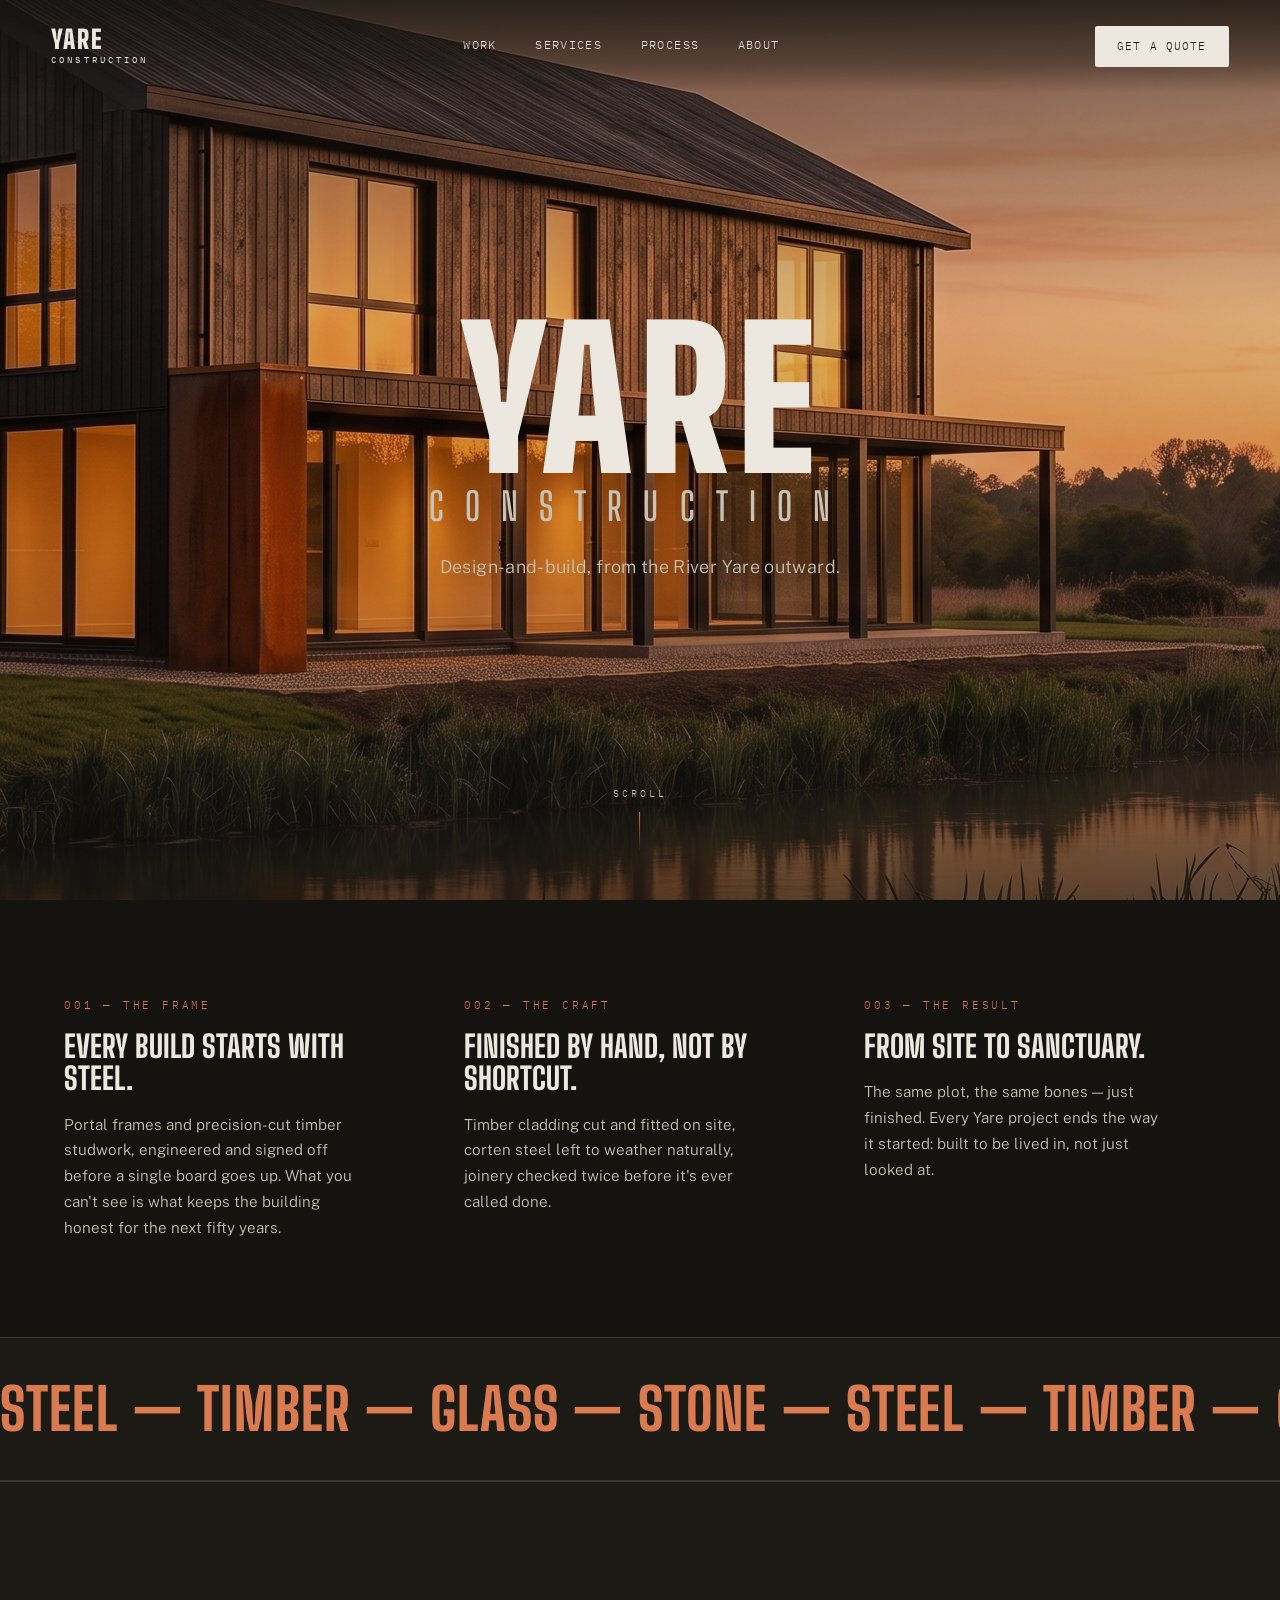
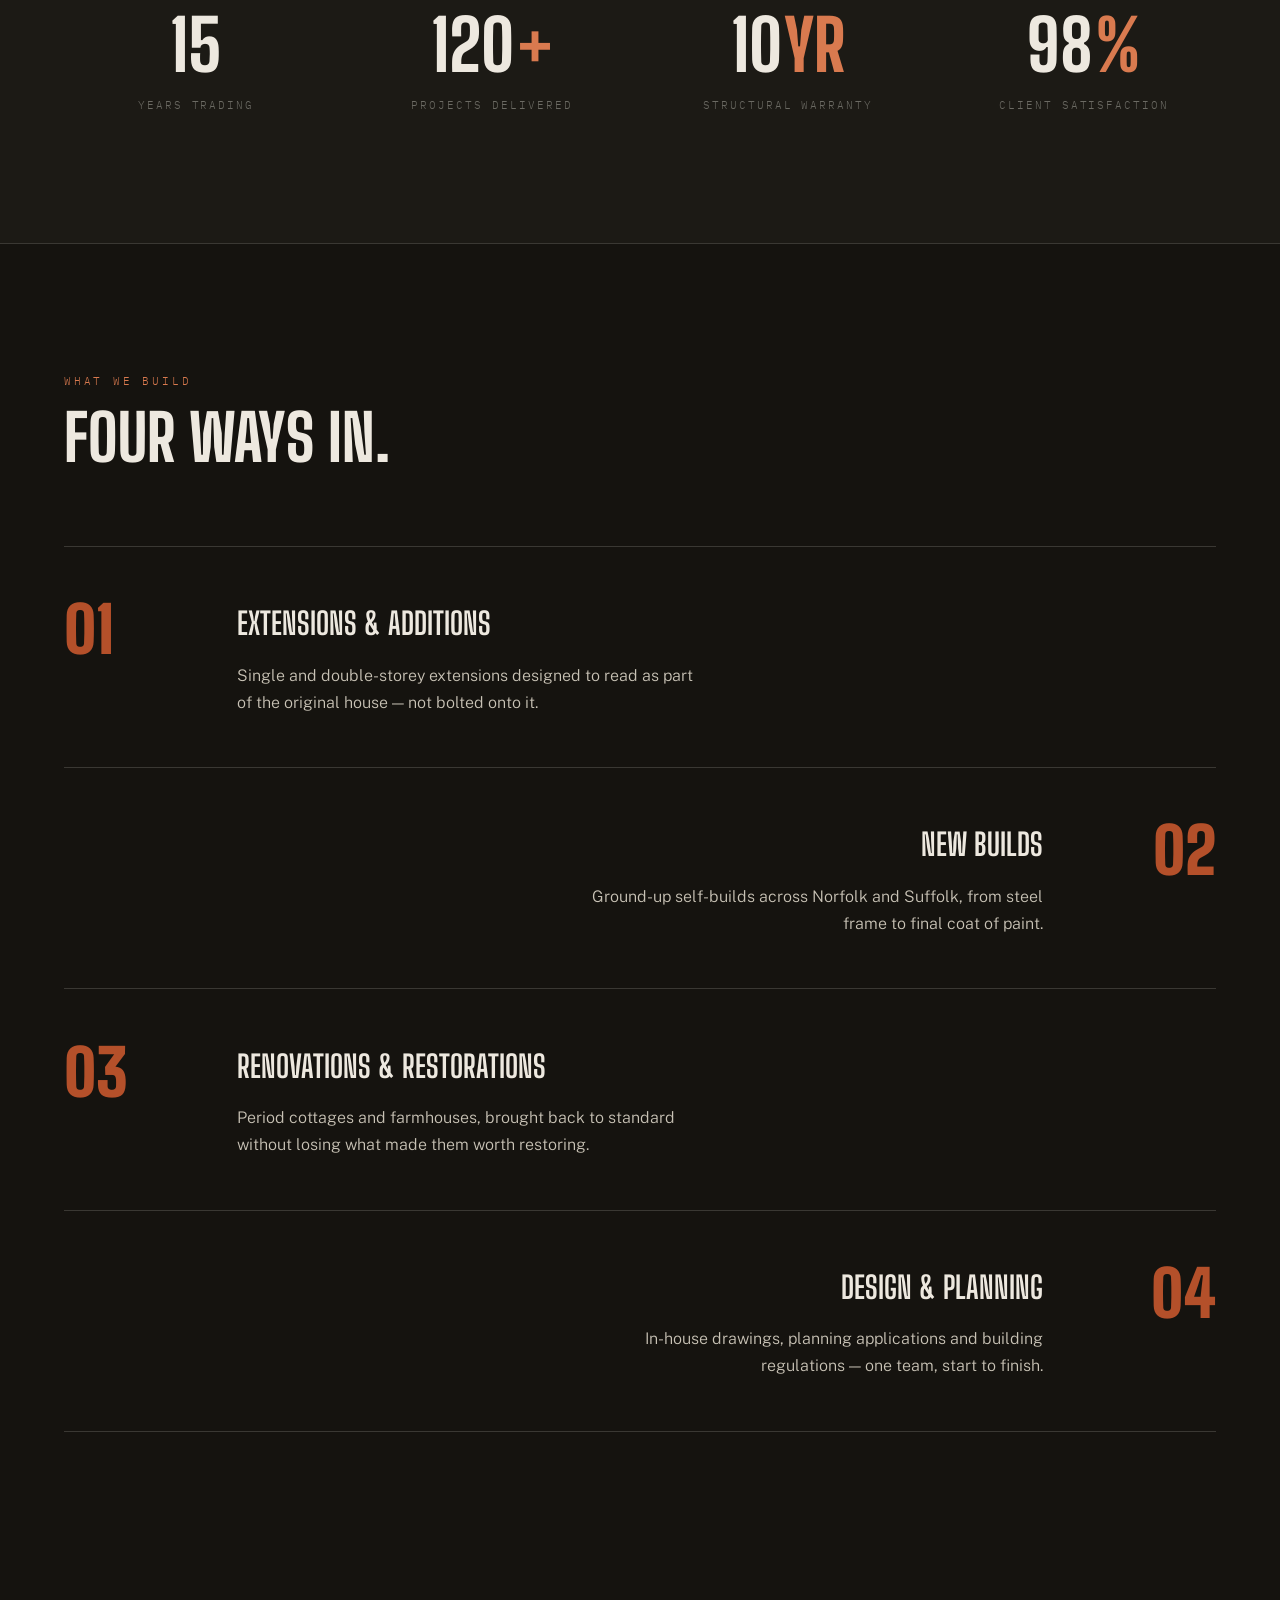
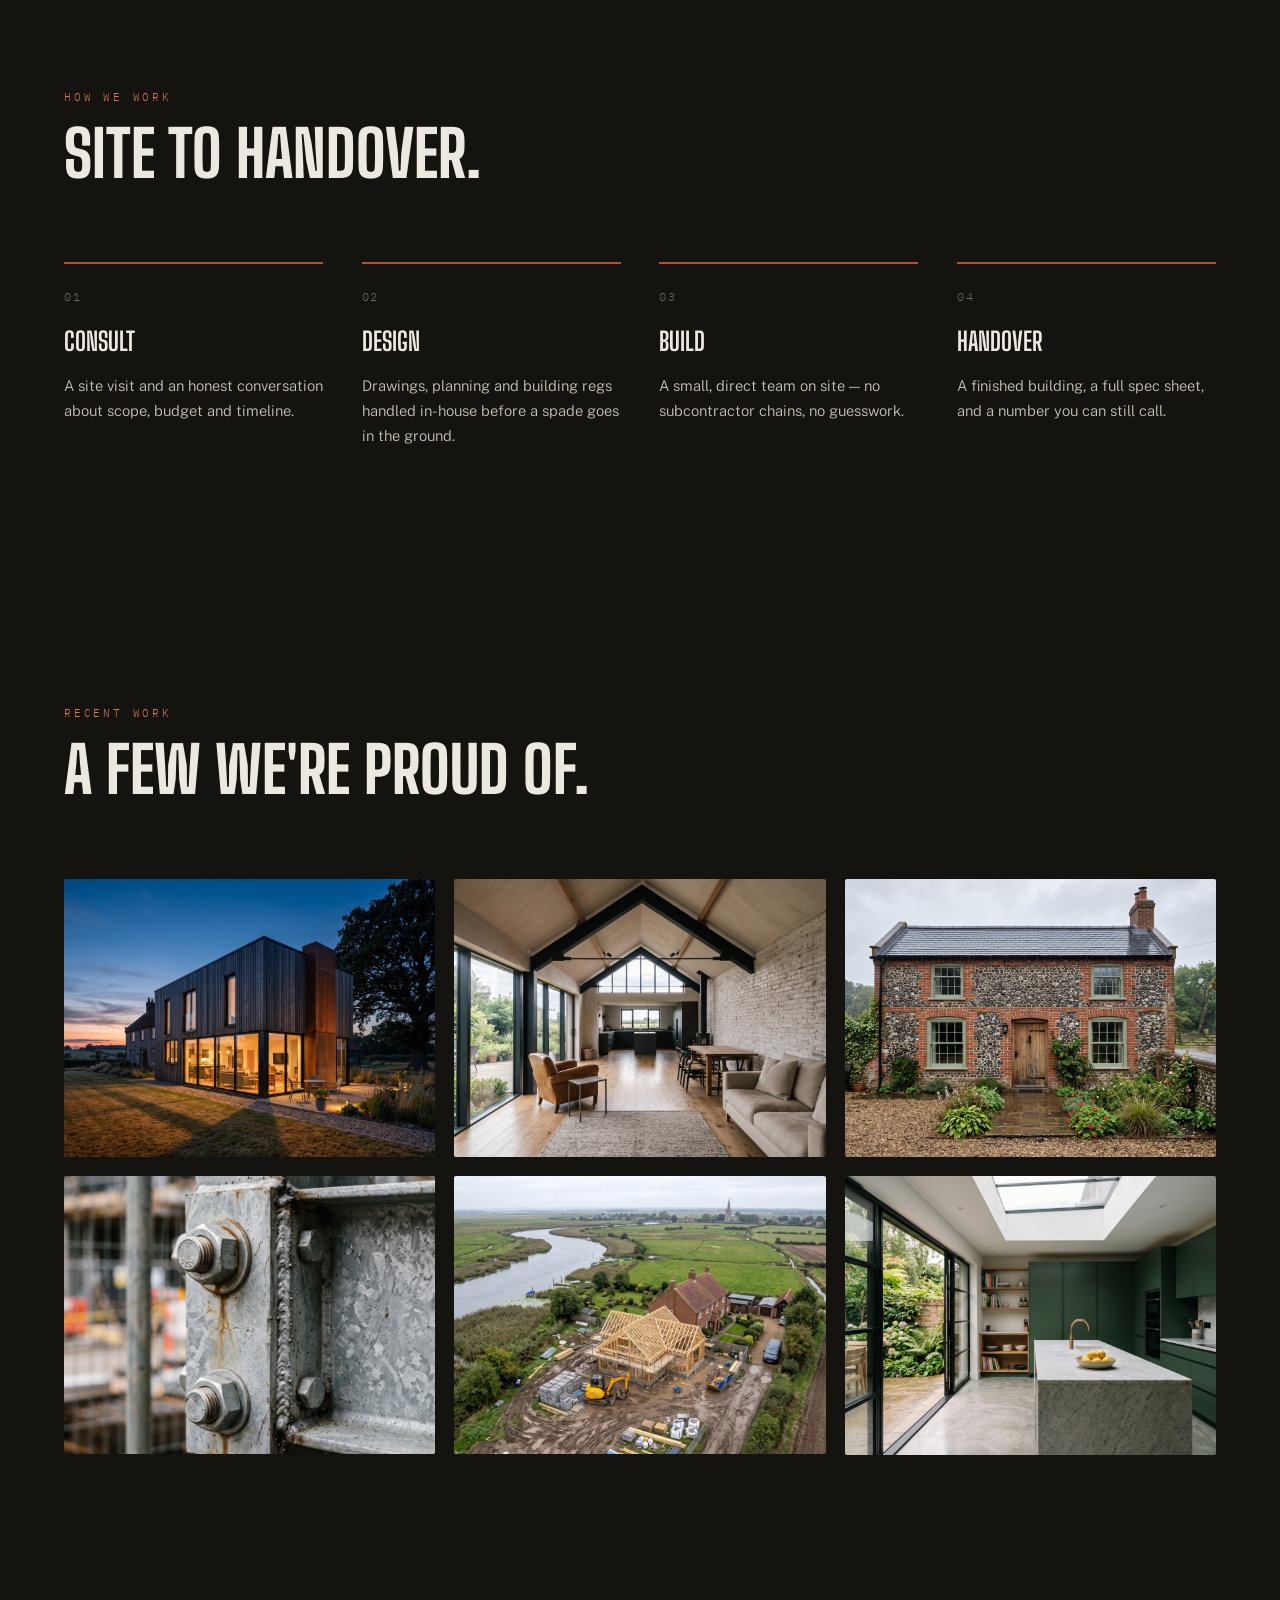
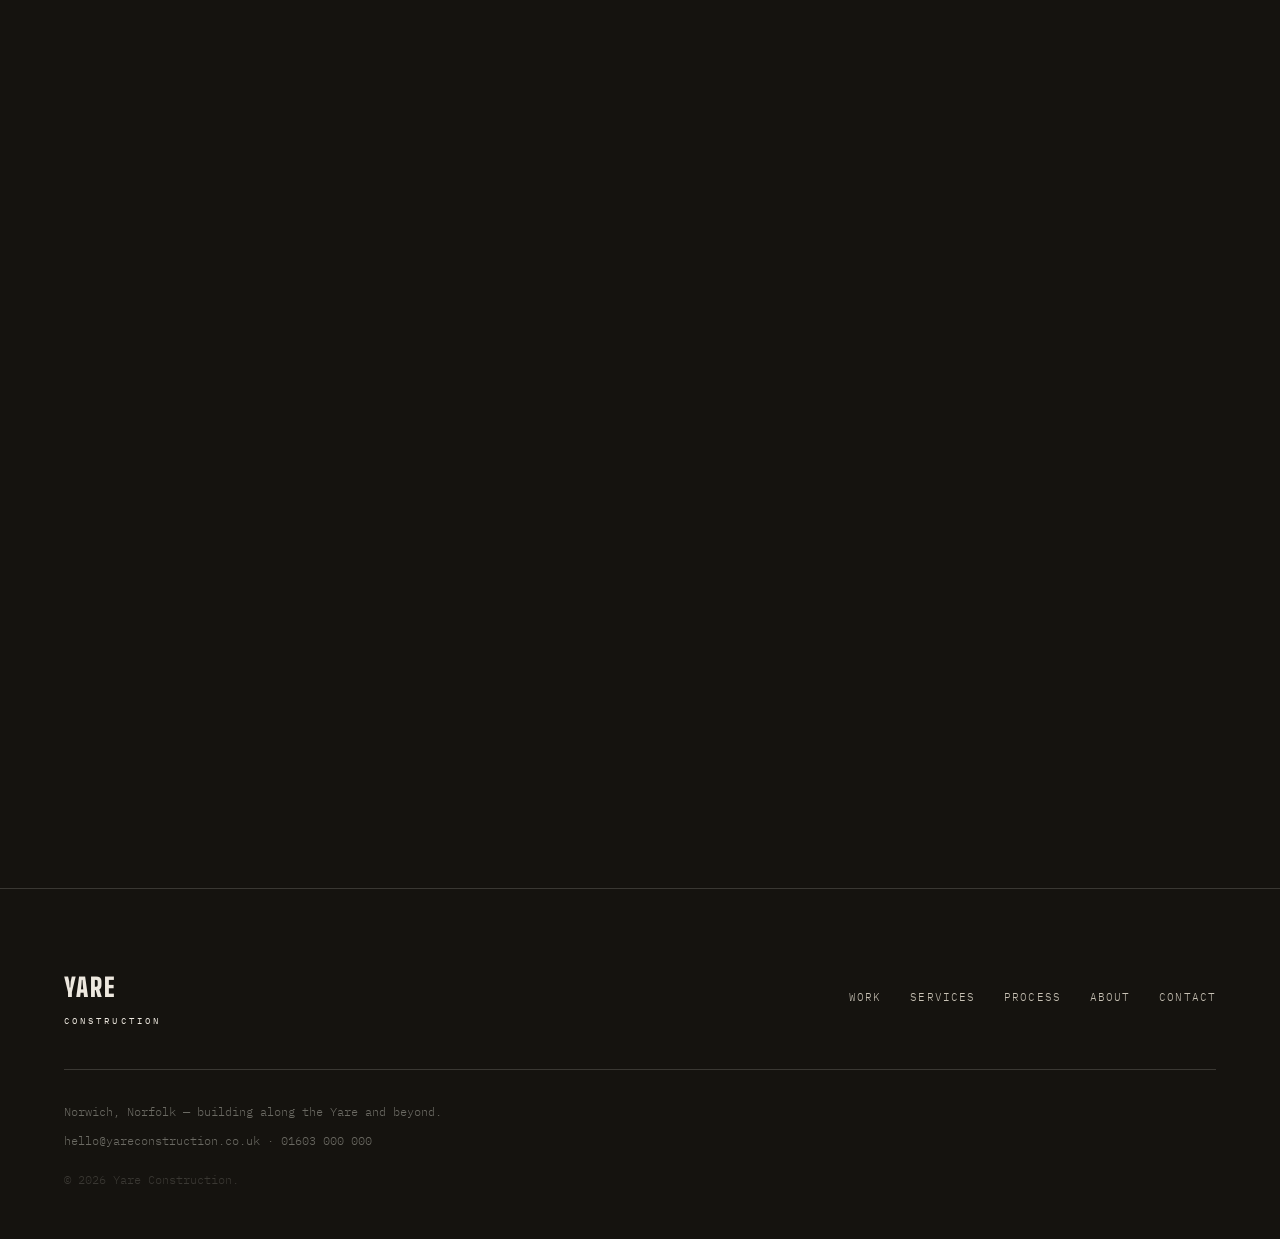
==== index.html @ ebe38a23 "Replace canvas frame-scrub hero with ambient looping video The scroll-driven canvas frame scrubbing " ====
<!DOCTYPE html>
<html lang="en">
<head>
<meta charset="UTF-8">
<meta name="viewport" content="width=device-width, initial-scale=1.0">
<title>Yare Construction — Design &amp; Build, Norfolk &amp; Suffolk</title>
<meta name="description" content="Yare Construction is a design-and-build firm working across Norfolk and Suffolk — extensions, new builds, renovations and restorations.">
<link rel="preconnect" href="https://fonts.googleapis.com">
<link rel="preconnect" href="https://fonts.gstatic.com" crossorigin>
<link href="https://fonts.googleapis.com/css2?family=Big+Shoulders+Display:wght@600;700;800;900&family=Public+Sans:wght@300;400;500;600&family=IBM+Plex+Mono:wght@400;500&display=swap" rel="stylesheet">
<link rel="stylesheet" href="css/style.css">
</head>
<body>

<!-- ═══ HEADER ═══ -->
<header id="site-header">
  <a href="#top" class="logo">
    <span class="logo-main">YARE</span>
    <span class="logo-sub">CONSTRUCTION</span>
  </a>
  <nav class="site-nav">
    <a href="#work">Work</a>
    <a href="#services">Services</a>
    <a href="#process">Process</a>
    <a href="#about">About</a>
  </nav>
  <a href="#contact" class="btn-quote">Get a Quote</a>
  <button id="nav-toggle" aria-label="Menu"><span></span><span></span><span></span></button>
</header>
<div id="nav-backdrop"></div>

<!-- ═══ HERO (ambient looping video, no scroll-scrub) ═══ -->
<section id="top" class="hero-section">
  <video class="hero-video" autoplay muted loop playsinline poster="images/hero_end.jpg">
    <source src="images/hero_video.mp4" type="video/mp4">
  </video>
  <div class="hero-scrim"></div>
  <div class="hero-content">
    <h1 class="hero-title">
      <span class="hero-word">YARE</span>
      <span class="hero-word hero-word-sub">CONSTRUCTION</span>
    </h1>
    <p class="hero-tagline">Design-and-build, from the River Yare outward.</p>
  </div>
  <div class="hero-scroll-indicator">
    <span>SCROLL</span>
    <div class="scroll-line"></div>
  </div>
</section>

<!-- ═══ PHILOSOPHY (static, three-up) ═══ -->
<section class="philosophy-section">
  <div class="philosophy-item reveal-item">
    <div class="section-label-static">001 &mdash; THE FRAME</div>
    <h2 class="philosophy-heading">Every build starts with steel.</h2>
    <p>Portal frames and precision-cut timber studwork, engineered and signed off before a single board goes up. What you can't see is what keeps the building honest for the next fifty years.</p>
  </div>
  <div class="philosophy-item reveal-item">
    <div class="section-label-static">002 &mdash; THE CRAFT</div>
    <h2 class="philosophy-heading">Finished by hand, not by shortcut.</h2>
    <p>Timber cladding cut and fitted on site, corten steel left to weather naturally, joinery checked twice before it's ever called done.</p>
  </div>
  <div class="philosophy-item reveal-item">
    <div class="section-label-static">003 &mdash; THE RESULT</div>
    <h2 class="philosophy-heading">From site to sanctuary.</h2>
    <p>The same plot, the same bones &mdash; just finished. Every Yare project ends the way it started: built to be lived in, not just looked at.</p>
  </div>
</section>

<!-- ═══ MARQUEE (CSS-only infinite scroll) ═══ -->
<div class="marquee-strip">
  <div class="marquee-track">
    <span class="marquee-text">STEEL&nbsp;&mdash;&nbsp;TIMBER&nbsp;&mdash;&nbsp;GLASS&nbsp;&mdash;&nbsp;STONE&nbsp;&mdash;&nbsp;</span>
    <span class="marquee-text" aria-hidden="true">STEEL&nbsp;&mdash;&nbsp;TIMBER&nbsp;&mdash;&nbsp;GLASS&nbsp;&mdash;&nbsp;STONE&nbsp;&mdash;&nbsp;</span>
  </div>
</div>

<main>

  <!-- STATS -->
  <section class="stats-static">
    <div class="stats-grid">
      <div class="stat reveal-item">
        <div class="stat-number" data-decimals="0">15</div>
        <div class="stat-label">Years Trading</div>
      </div>
      <div class="stat reveal-item">
        <div class="stat-number" data-decimals="0">120</div>
        <div class="stat-suffix">+</div>
        <div class="stat-label">Projects Delivered</div>
      </div>
      <div class="stat reveal-item">
        <div class="stat-number" data-decimals="0">10</div>
        <div class="stat-suffix">YR</div>
        <div class="stat-label">Structural Warranty</div>
      </div>
      <div class="stat reveal-item">
        <div class="stat-number" data-decimals="0">98</div>
        <div class="stat-suffix">%</div>
        <div class="stat-label">Client Satisfaction</div>
      </div>
    </div>
  </section>

  <!-- SERVICES -->
  <section id="services" class="services-section">
    <div class="services-head reveal-item">
      <div class="section-label-static">WHAT WE BUILD</div>
      <h2 class="big-heading">Four ways in.</h2>
    </div>

    <div class="service-row align-left reveal-item">
      <div class="service-num">01</div>
      <div class="service-copy">
        <h3>Extensions &amp; Additions</h3>
        <p>Single and double-storey extensions designed to read as part of the original house &mdash; not bolted onto it.</p>
      </div>
    </div>
    <div class="service-row align-right reveal-item">
      <div class="service-num">02</div>
      <div class="service-copy">
        <h3>New Builds</h3>
        <p>Ground-up self-builds across Norfolk and Suffolk, from steel frame to final coat of paint.</p>
      </div>
    </div>
    <div class="service-row align-left reveal-item">
      <div class="service-num">03</div>
      <div class="service-copy">
        <h3>Renovations &amp; Restorations</h3>
        <p>Period cottages and farmhouses, brought back to standard without losing what made them worth restoring.</p>
      </div>
    </div>
    <div class="service-row align-right reveal-item">
      <div class="service-num">04</div>
      <div class="service-copy">
        <h3>Design &amp; Planning</h3>
        <p>In-house drawings, planning applications and building regulations &mdash; one team, start to finish.</p>
      </div>
    </div>
  </section>

  <!-- PROCESS -->
  <section id="process" class="process-section">
    <div class="process-head reveal-item">
      <div class="section-label-static">HOW WE WORK</div>
      <h2 class="big-heading">Site to handover.</h2>
    </div>
    <div class="process-grid">
      <div class="process-step reveal-item">
        <div class="process-num">01</div>
        <h3>Consult</h3>
        <p>A site visit and an honest conversation about scope, budget and timeline.</p>
      </div>
      <div class="process-step reveal-item">
        <div class="process-num">02</div>
        <h3>Design</h3>
        <p>Drawings, planning and building regs handled in-house before a spade goes in the ground.</p>
      </div>
      <div class="process-step reveal-item">
        <div class="process-num">03</div>
        <h3>Build</h3>
        <p>A small, direct team on site &mdash; no subcontractor chains, no guesswork.</p>
      </div>
      <div class="process-step reveal-item">
        <div class="process-num">04</div>
        <h3>Handover</h3>
        <p>A finished building, a full spec sheet, and a number you can still call.</p>
      </div>
    </div>
  </section>

  <!-- GALLERY -->
  <section id="work" class="gallery-section">
    <div class="gallery-head reveal-item">
      <div class="section-label-static">RECENT WORK</div>
      <h2 class="big-heading">A few we're proud of.</h2>
    </div>
    <div class="gallery-grid">
      <figure class="gallery-item reveal-item">
        <img src="images/gallery_01_exterior_dusk.jpg" alt="Riverside extension exterior at dusk, Norfolk Broads">
        <figcaption>Riverside Extension &mdash; Norfolk Broads</figcaption>
      </figure>
      <figure class="gallery-item reveal-item">
        <img src="images/gallery_02_interior_vaulted.jpg" alt="Vaulted living space with exposed steel ridge beam">
        <figcaption>Vaulted Living Space &mdash; Barn-Style Extension</figcaption>
      </figure>
      <figure class="gallery-item reveal-item">
        <img src="images/gallery_03_flint_cottage.jpg" alt="Restored Norfolk flint and brick cottage exterior">
        <figcaption>Flint &amp; Brick Restoration &mdash; South Norfolk</figcaption>
      </figure>
      <figure class="gallery-item reveal-item">
        <img src="images/gallery_04_steel_detail.jpg" alt="Close-up of structural steel beam connection">
        <figcaption>Structural Steel &mdash; Precision Engineering</figcaption>
      </figure>
      <figure class="gallery-item reveal-item">
        <img src="images/gallery_05_aerial_site.jpg" alt="Aerial view of a house extension under construction beside a river">
        <figcaption>Site Progress &mdash; Riverside New Build</figcaption>
      </figure>
      <figure class="gallery-item reveal-item">
        <img src="images/gallery_06_kitchen_extension.jpg" alt="Kitchen extension interior with glazed roof lantern">
        <figcaption>Kitchen Extension &mdash; Glazed Roof Lantern</figcaption>
      </figure>
    </div>
  </section>

  <!-- ABOUT / CRAFT -->
  <section id="about" class="about-section">
    <div class="about-copy reveal-item">
      <div class="section-label-static">WHO WE ARE</div>
      <h2 class="big-heading">Built the way we'd build for ourselves.</h2>
      <p>Yare Construction is a small design-and-build team working across Norfolk and Suffolk. We keep projects small enough that the people who draw them are the people who build them &mdash; no call centres, no handoffs between departments that have never met. Every job gets the same level of attention, whether it's a single-storey extension or a ground-up build on the river.</p>
    </div>
    <div class="about-image reveal-item">
      <img src="images/gallery_07_craft_detail.jpg" alt="Builder's hands marking up a blueprint on site">
    </div>
  </section>

  <!-- TESTIMONIALS -->
  <section class="testimonials-section">
    <div class="testimonials-head reveal-item">
      <div class="section-label-static">WHAT CLIENTS SAY</div>
    </div>
    <div class="testimonials-grid">
      <blockquote class="reveal-item">
        <p>&ldquo;They treated the extension like it was their own house. Every question answered, no shortcuts.&rdquo;</p>
        <cite>Homeowner, Norwich</cite>
      </blockquote>
      <blockquote class="reveal-item">
        <p>&ldquo;The frame went up in a week and the finish was better than we'd hoped for.&rdquo;</p>
        <cite>Client, South Norfolk</cite>
      </blockquote>
      <blockquote class="reveal-item">
        <p>&ldquo;Design, planning, build &mdash; one number to call the whole way through.&rdquo;</p>
        <cite>Homeowner, Loddon</cite>
      </blockquote>
    </div>
  </section>

  <!-- TRUST BADGES -->
  <section class="badges-strip reveal-item">
    <span>FULLY INSURED &middot; &pound;5M PUBLIC LIABILITY</span>
    <span>15 YEARS TRADING</span>
    <span>LOCAL TO NORFOLK &amp; SUFFOLK</span>
    <span>FREE NO-OBLIGATION QUOTE</span>
  </section>

  <!-- CTA / CONTACT -->
  <section id="contact" class="cta-section">
    <div class="cta-head reveal-item">
      <div class="section-label-static">START YOUR PROJECT</div>
      <h2 class="big-heading">Tell us what you're planning.</h2>
      <p>Fill in a few details and we'll be in touch to talk through the next steps.</p>
    </div>
    <form id="quote-form" class="quote-form reveal-item">
      <div class="form-row">
        <label for="f-name">Name</label>
        <input type="text" id="f-name" name="name" required>
      </div>
      <div class="form-row form-row-half">
        <div>
          <label for="f-email">Email</label>
          <input type="email" id="f-email" name="email" required>
        </div>
        <div>
          <label for="f-phone">Phone</label>
          <input type="tel" id="f-phone" name="phone">
        </div>
      </div>
      <div class="form-row">
        <label for="f-type">Project Type</label>
        <select id="f-type" name="type">
          <option>Extension</option>
          <option>New Build</option>
          <option>Renovation</option>
          <option>Other</option>
        </select>
      </div>
      <div class="form-row">
        <label for="f-message">Tell us about the project</label>
        <textarea id="f-message" name="message" rows="4"></textarea>
      </div>
      <button type="submit" class="btn-submit">Send Enquiry</button>
      <div id="form-success" class="form-success" hidden>Thanks &mdash; we've got your details and we'll be in touch soon.</div>
    </form>
  </section>

  <!-- FOOTER -->
  <footer class="site-footer">
    <div class="footer-top">
      <div class="footer-logo">
        <span class="logo-main">YARE</span>
        <span class="logo-sub">CONSTRUCTION</span>
      </div>
      <nav class="footer-nav">
        <a href="#work">Work</a>
        <a href="#services">Services</a>
        <a href="#process">Process</a>
        <a href="#about">About</a>
        <a href="#contact">Contact</a>
      </nav>
    </div>
    <div class="footer-bottom">
      <p>Norwich, Norfolk &mdash; building along the Yare and beyond.</p>
      <p>hello@yareconstruction.co.uk &middot; 01603 000 000</p>
      <p class="footer-copyright">&copy; 2026 Yare Construction.</p>
    </div>
  </footer>

</main>

<script src="js/app.js"></script>
</body>
</html>
---- css/style.css ----
/* ═══════════════════════════════════════════════════════════════════
   YARE CONSTRUCTION — style.css
   Bold industrial: soot / corten / chalk / steel
═══════════════════════════════════════════════════════════════════ */

:root {
  --soot: #15130f;
  --soot-2: #1c1a15;
  --corten: #b4502a;
  --corten-light: #d97a4f;
  --chalk: #ede8df;
  --chalk-dim: #c9c3b6;
  --steel: #6b6a63;
  --steel-dark: #3a3833;

  --font-display: 'Big Shoulders Display', sans-serif;
  --font-body: 'Public Sans', sans-serif;
  --font-mono: 'IBM Plex Mono', monospace;
}

* { margin: 0; padding: 0; box-sizing: border-box; }

html { scroll-behavior: smooth; }
@media (prefers-reduced-motion: reduce) {
  html { scroll-behavior: auto; }
}

body {
  background: var(--soot);
  color: var(--chalk);
  font-family: var(--font-body);
  font-weight: 300;
  line-height: 1.7;
  overflow-x: hidden;
  -webkit-font-smoothing: antialiased;
}

a { color: inherit; text-decoration: none; }
ul { list-style: none; }
img { display: block; max-width: 100%; }

::selection { background: var(--corten); color: var(--chalk); }

/* ─── Header ──────────────────────────────────────────────────────── */
#site-header {
  position: fixed; top: 0; left: 0; right: 0; z-index: 100;
  display: flex; align-items: center; justify-content: space-between;
  padding: 1.6rem clamp(1.5rem, 4vw, 3.5rem);
  background: linear-gradient(180deg, rgba(21,19,15,0.75) 0%, rgba(21,19,15,0.35) 70%, transparent 100%);
}
.logo { display: flex; flex-direction: column; line-height: 0.9; }
.logo-main {
  font-family: var(--font-display); font-weight: 900;
  font-size: 1.6rem; letter-spacing: 0.08em; color: var(--chalk);
}
.logo-sub {
  font-family: var(--font-mono); font-weight: 400;
  font-size: 0.55rem; letter-spacing: 0.35em; color: var(--chalk);
  margin-top: 0.3rem;
}
.site-nav { display: flex; gap: 2.4rem; }
.site-nav a {
  font-family: var(--font-mono); font-size: 0.72rem;
  letter-spacing: 0.12em; text-transform: uppercase; color: var(--chalk);
  position: relative; padding-bottom: 4px;
}
.site-nav a::after {
  content: ''; position: absolute; left: 0; bottom: 0; width: 0; height: 1px;
  background: var(--corten-light); transition: width 0.3s ease;
}
.site-nav a:hover::after { width: 100%; }
.btn-quote {
  font-family: var(--font-mono); font-size: 0.7rem; letter-spacing: 0.1em;
  text-transform: uppercase; color: var(--soot); background: var(--chalk);
  padding: 0.7rem 1.4rem; border-radius: 2px; transition: background 0.3s ease;
}
.btn-quote:hover { background: var(--corten-light); }
#nav-toggle { display: none; }
#nav-backdrop { display: none; }

/* ─── Hero (ambient looping video, normal flow) ────────────────────── */
.hero-section {
  position: relative; height: 100vh; min-height: 560px; overflow: hidden;
  display: flex; flex-direction: column; align-items: center; justify-content: center;
  text-align: center; background: var(--soot);
}
.hero-video {
  position: absolute; top: 50%; left: 50%; min-width: 100%; min-height: 100%;
  width: auto; height: auto; transform: translate(-50%, -50%); object-fit: cover;
  z-index: 1;
}
.hero-scrim {
  position: absolute; inset: 0; z-index: 2;
  background: linear-gradient(180deg, rgba(21,19,15,0.55) 0%, rgba(21,19,15,0.15) 35%, rgba(21,19,15,0.2) 70%, rgba(21,19,15,0.7) 100%);
}
.hero-content { position: relative; z-index: 3; display: flex; flex-direction: column; align-items: center; }
.hero-title { display: flex; flex-direction: column; align-items: center; }
.hero-word {
  font-family: var(--font-display); font-weight: 900; text-transform: uppercase;
  font-size: clamp(5rem, 15vw, 13rem); line-height: 0.85; letter-spacing: 0.03em;
  color: var(--chalk); opacity: 0; transform: translateY(40px);
  animation: heroWordIn 1.1s cubic-bezier(0.16,1,0.3,1) 0.2s forwards;
}
.hero-word-sub {
  font-size: clamp(1.2rem, 3.2vw, 2.4rem); letter-spacing: 0.55em; font-weight: 600;
  margin-top: 0.6rem; color: var(--chalk-dim);
  animation-delay: 0.4s;
}
.hero-tagline {
  font-family: var(--font-body); font-weight: 300; font-size: clamp(1rem, 1.4vw, 1.25rem);
  color: var(--chalk-dim); margin-top: 1.8rem; opacity: 0; letter-spacing: 0.02em;
  animation: heroFadeIn 0.9s ease 0.7s forwards;
}
.hero-scroll-indicator {
  position: absolute; bottom: 3rem; left: 50%; transform: translateX(-50%); z-index: 3;
  display: flex; flex-direction: column; align-items: center;
  gap: 0.6rem; opacity: 0; animation: heroFadeIn 0.8s ease 1s forwards;
}
.hero-scroll-indicator span {
  font-family: var(--font-mono); font-size: 0.62rem; letter-spacing: 0.3em; color: var(--chalk-dim);
}
.scroll-line { width: 1px; height: 40px; background: linear-gradient(180deg, var(--corten-light), transparent); }

@keyframes heroWordIn { to { opacity: 1; transform: translateY(0); } }
@keyframes heroFadeIn { to { opacity: 1; } }

@media (prefers-reduced-motion: reduce) {
  .hero-word, .hero-tagline, .hero-scroll-indicator { animation: none; opacity: 1; transform: none; }
}

/* ─── Philosophy (static three-up) ─────────────────────────────────── */
.philosophy-section {
  display: grid; grid-template-columns: repeat(3, 1fr); gap: clamp(2rem, 4vw, 3rem);
  padding: clamp(4rem, 8vw, 6rem) clamp(1.5rem, 5vw, 5rem);
  max-width: 1400px; margin: 0 auto;
}
.philosophy-heading {
  font-family: var(--font-display); font-weight: 800; text-transform: uppercase;
  font-size: clamp(1.6rem, 2.4vw, 2.2rem); line-height: 1.05; color: var(--chalk);
  margin-bottom: 1rem;
}
.philosophy-item p { color: var(--chalk-dim); font-size: 0.95rem; max-width: 34ch; }

/* ─── Marquee (CSS-only infinite scroll) ───────────────────────────── */
.marquee-strip {
  overflow: hidden; padding: 1.4rem 0; background: var(--soot-2);
  border-top: 1px solid var(--steel-dark); border-bottom: 1px solid var(--steel-dark);
}
.marquee-track {
  display: flex; width: max-content;
  animation: marqueeScroll 22s linear infinite;
}
.marquee-text {
  display: inline-block; white-space: nowrap;
  font-family: var(--font-display); font-weight: 800; text-transform: uppercase;
  font-size: clamp(1.8rem, 5vw, 3.6rem); color: var(--corten-light); letter-spacing: 0.02em;
}
@keyframes marqueeScroll { from { transform: translateX(0); } to { transform: translateX(-50%); } }
@media (prefers-reduced-motion: reduce) {
  .marquee-track { animation: none; }
}

.section-label-static {
  font-family: var(--font-mono); font-size: 0.7rem; letter-spacing: 0.25em;
  color: var(--corten-light); text-transform: uppercase; margin-bottom: 1rem;
}
.big-heading {
  font-family: var(--font-display); font-weight: 800; text-transform: uppercase;
  font-size: clamp(2.4rem, 5vw, 4.6rem); line-height: 0.98; color: var(--chalk);
}

.reveal-item { opacity: 0; transform: translateY(36px); transition: opacity 0.8s ease, transform 0.8s ease; }
.reveal-item.revealed { opacity: 1; transform: translateY(0); }

/* ─── Stats ───────────────────────────────────────────────────────── */
.stats-static {
  padding: clamp(5rem, 10vw, 8rem) clamp(1.5rem, 5vw, 5rem);
  background: var(--soot-2);
  border-top: 1px solid var(--steel-dark);
  border-bottom: 1px solid var(--steel-dark);
}
.stats-grid {
  display: grid; grid-template-columns: repeat(4, 1fr); gap: 2rem;
  max-width: 1400px; margin: 0 auto; text-align: center;
}
.stat { display: flex; flex-wrap: wrap; justify-content: center; align-items: baseline; gap: 0.15em; position: relative; }
.stat-number, .stat-prefix, .stat-suffix {
  font-family: var(--font-display); font-weight: 800; font-size: clamp(3rem, 5.5vw, 5.5rem);
  color: var(--chalk); line-height: 1;
}
.stat-suffix, .stat-prefix { color: var(--corten-light); }
.stat-label {
  width: 100%; font-family: var(--font-mono); font-size: 0.68rem; letter-spacing: 0.18em;
  text-transform: uppercase; color: var(--steel); margin-top: 0.8rem;
}

/* ─── Services ────────────────────────────────────────────────────── */
.services-section, .process-section, .gallery-section, .about-section, .testimonials-section, .cta-section {
  padding: clamp(5rem, 10vw, 9rem) clamp(1.5rem, 5vw, 5rem);
  max-width: 1400px; margin: 0 auto;
}
.services-head, .process-head, .gallery-head, .testimonials-head, .cta-head { margin-bottom: clamp(3rem, 6vw, 5rem); }

.service-row {
  display: flex; gap: clamp(2rem, 6vw, 6rem); align-items: flex-start;
  padding: clamp(2.2rem, 4vw, 3.2rem) 0; border-top: 1px solid var(--steel-dark);
}
.service-row:last-child { border-bottom: 1px solid var(--steel-dark); }
.service-row.align-right { flex-direction: row-reverse; text-align: right; }
.service-num {
  font-family: var(--font-display); font-weight: 900; font-size: clamp(2.5rem, 5vw, 4.5rem);
  color: var(--corten); line-height: 1; flex-shrink: 0; width: 6rem;
}
.service-row.align-right .service-num { text-align: right; }
.service-copy { max-width: 46ch; }
.service-copy h3 {
  font-family: var(--font-display); font-weight: 700; text-transform: uppercase;
  font-size: clamp(1.5rem, 2.4vw, 2.2rem); color: var(--chalk); margin-bottom: 0.7rem;
}
.service-copy p { color: var(--chalk-dim); font-size: 1rem; }

/* ─── Process ─────────────────────────────────────────────────────── */
.process-grid { display: grid; grid-template-columns: repeat(4, 1fr); gap: clamp(1.5rem, 3vw, 2.5rem); }
.process-step { border-top: 2px solid var(--corten); padding-top: 1.4rem; }
.process-num { font-family: var(--font-mono); font-size: 0.75rem; color: var(--steel); letter-spacing: 0.15em; margin-bottom: 0.8rem; }
.process-step h3 {
  font-family: var(--font-display); font-weight: 700; text-transform: uppercase;
  font-size: clamp(1.3rem, 2vw, 1.7rem); color: var(--chalk); margin-bottom: 0.6rem;
}
.process-step p { color: var(--chalk-dim); font-size: 0.92rem; }

/* ─── Gallery ─────────────────────────────────────────────────────── */
.gallery-grid { display: grid; grid-template-columns: repeat(3, 1fr); gap: 1.2rem; }
.gallery-item { position: relative; overflow: hidden; aspect-ratio: 4/3; border-radius: 2px; }
.gallery-item img {
  width: 100%; height: 100%; object-fit: cover; transition: transform 0.7s cubic-bezier(0.16,1,0.3,1);
}
.gallery-item:hover img { transform: scale(1.06); }
.gallery-item figcaption {
  position: absolute; left: 0; right: 0; bottom: 0; padding: 1.2rem 1.1rem 1rem;
  font-family: var(--font-mono); font-size: 0.7rem; letter-spacing: 0.05em; color: var(--chalk);
  background: linear-gradient(0deg, rgba(21,19,15,0.92) 0%, transparent 100%);
  opacity: 0; transform: translateY(8px); transition: opacity 0.4s ease, transform 0.4s ease;
}
.gallery-item:hover figcaption { opacity: 1; transform: translateY(0); }

/* ─── About / Craft ───────────────────────────────────────────────── */
.about-section { display: flex; gap: clamp(2rem, 6vw, 5rem); align-items: center; }
.about-copy { flex: 1; }
.about-copy p { color: var(--chalk-dim); font-size: 1.02rem; margin-top: 1.4rem; max-width: 52ch; }
.about-image { flex: 1; aspect-ratio: 4/5; overflow: hidden; border-radius: 2px; }
.about-image img { width: 100%; height: 100%; object-fit: cover; }

/* ─── Testimonials ────────────────────────────────────────────────── */
.testimonials-grid { display: grid; grid-template-columns: repeat(3, 1fr); gap: 2.5rem; }
.testimonials-grid blockquote { border-left: 2px solid var(--corten); padding-left: 1.4rem; }
.testimonials-grid p { font-size: 1.05rem; color: var(--chalk); line-height: 1.6; font-style: italic; }
.testimonials-grid cite {
  display: block; margin-top: 1rem; font-family: var(--font-mono); font-style: normal;
  font-size: 0.7rem; letter-spacing: 0.12em; text-transform: uppercase; color: var(--steel);
}

/* ─── Badges strip ────────────────────────────────────────────────── */
.badges-strip {
  display: flex; flex-wrap: wrap; justify-content: center; gap: clamp(1.5rem, 4vw, 4rem);
  padding: clamp(2.5rem, 5vw, 3.5rem) 1.5rem; background: var(--soot-2);
  border-top: 1px solid var(--steel-dark); border-bottom: 1px solid var(--steel-dark);
}
.badges-strip span {
  font-family: var(--font-mono); font-size: 0.68rem; letter-spacing: 0.14em;
  text-transform: uppercase; color: var(--steel);
}

/* ─── CTA / Contact form ──────────────────────────────────────────── */
.cta-head p { color: var(--chalk-dim); margin-top: 1rem; max-width: 48ch; }
.quote-form { max-width: 640px; display: flex; flex-direction: column; gap: 1.4rem; }
.form-row { display: flex; flex-direction: column; gap: 0.5rem; }
.form-row-half { flex-direction: row; gap: 1.4rem; }
.form-row-half > div { flex: 1; display: flex; flex-direction: column; gap: 0.5rem; }
.quote-form label {
  font-family: var(--font-mono); font-size: 0.68rem; letter-spacing: 0.14em;
  text-transform: uppercase; color: var(--steel);
}
.quote-form input, .quote-form select, .quote-form textarea {
  background: transparent; border: none; border-bottom: 1px solid var(--steel-dark);
  color: var(--chalk); font-family: var(--font-body); font-size: 1rem; padding: 0.7rem 0.1rem;
  transition: border-color 0.3s ease;
}
.quote-form input:focus, .quote-form select:focus, .quote-form textarea:focus {
  outline: none; border-color: var(--corten);
}
.quote-form select { appearance: none; -webkit-appearance: none; }
.quote-form select option { background: var(--soot); color: var(--chalk); }
.btn-submit {
  align-self: flex-start; margin-top: 0.5rem;
  font-family: var(--font-mono); font-size: 0.75rem; letter-spacing: 0.14em; text-transform: uppercase;
  color: var(--soot); background: var(--corten-light); border: none; padding: 1rem 2.2rem;
  border-radius: 2px; cursor: pointer; transition: background 0.3s ease;
}
.btn-submit:hover { background: var(--chalk); }
.form-success {
  font-family: var(--font-mono); font-size: 0.85rem; color: var(--corten-light); margin-top: 0.5rem;
}

/* ─── Footer ──────────────────────────────────────────────────────── */
.site-footer {
  padding: clamp(3rem, 6vw, 5rem) clamp(1.5rem, 5vw, 5rem) 2.5rem;
  border-top: 1px solid var(--steel-dark);
}
.footer-top {
  display: flex; justify-content: space-between; align-items: center; flex-wrap: wrap; gap: 1.5rem;
  padding-bottom: 2.5rem; margin-bottom: 2rem; border-bottom: 1px solid var(--steel-dark);
}
.footer-logo { display: flex; flex-direction: column; }
.footer-nav { display: flex; gap: 1.8rem; flex-wrap: wrap; }
.footer-nav a {
  font-family: var(--font-mono); font-size: 0.7rem; letter-spacing: 0.1em;
  text-transform: uppercase; color: var(--chalk-dim);
}
.footer-nav a:hover { color: var(--corten-light); }
.footer-bottom p {
  font-family: var(--font-mono); font-size: 0.75rem; color: var(--steel); margin-bottom: 0.5rem;
}
.footer-copyright { margin-top: 1.2rem; color: var(--steel-dark) !important; }

/* ═══════════════════════════════════════════════════════════════════
   RESPONSIVE
═══════════════════════════════════════════════════════════════════ */
@media (max-width: 900px) {
  .site-nav {
    position: fixed; top: 0; right: -100%; width: 70%; height: 100vh;
    flex-direction: column; justify-content: center; align-items: flex-start;
    gap: 2rem; padding: 2rem clamp(1.5rem, 5vw, 3rem); background: var(--soot);
    transition: right 0.4s ease; z-index: 99;
  }
  .site-nav.nav-open { right: 0; }
  #nav-backdrop {
    display: none; position: fixed; inset: 0; z-index: 98;
    background: rgba(21,19,15,0.6);
  }
  #nav-backdrop.show { display: block; }
  .site-nav a { font-size: 1.1rem; }
  #nav-toggle {
    display: flex; flex-direction: column; gap: 5px; background: none; border: none;
    cursor: pointer; z-index: 101; position: relative;
  }
  #nav-toggle span { width: 22px; height: 2px; background: var(--chalk); transition: transform 0.3s ease, opacity 0.3s ease; }
  #nav-toggle.open span:nth-child(1) { transform: translateY(7px) rotate(45deg); }
  #nav-toggle.open span:nth-child(2) { opacity: 0; }
  #nav-toggle.open span:nth-child(3) { transform: translateY(-7px) rotate(-45deg); }

  .hero-section { height: 100svh; }
  .philosophy-section { grid-template-columns: 1fr; gap: 2.5rem; }

  .stats-grid { grid-template-columns: repeat(2, 1fr); gap: 2.5rem; }
  .service-row, .service-row.align-right { flex-direction: column; text-align: left; gap: 1rem; }
  .process-grid { grid-template-columns: repeat(2, 1fr); }
  .gallery-grid { grid-template-columns: repeat(2, 1fr); }
  .about-section { flex-direction: column; }
  .testimonials-grid { grid-template-columns: 1fr; }
  .form-row-half { flex-direction: column; }
}

@media (max-width: 560px) {
  .process-grid, .gallery-grid { grid-template-columns: 1fr; }
  .stats-grid { grid-template-columns: 1fr; }
}
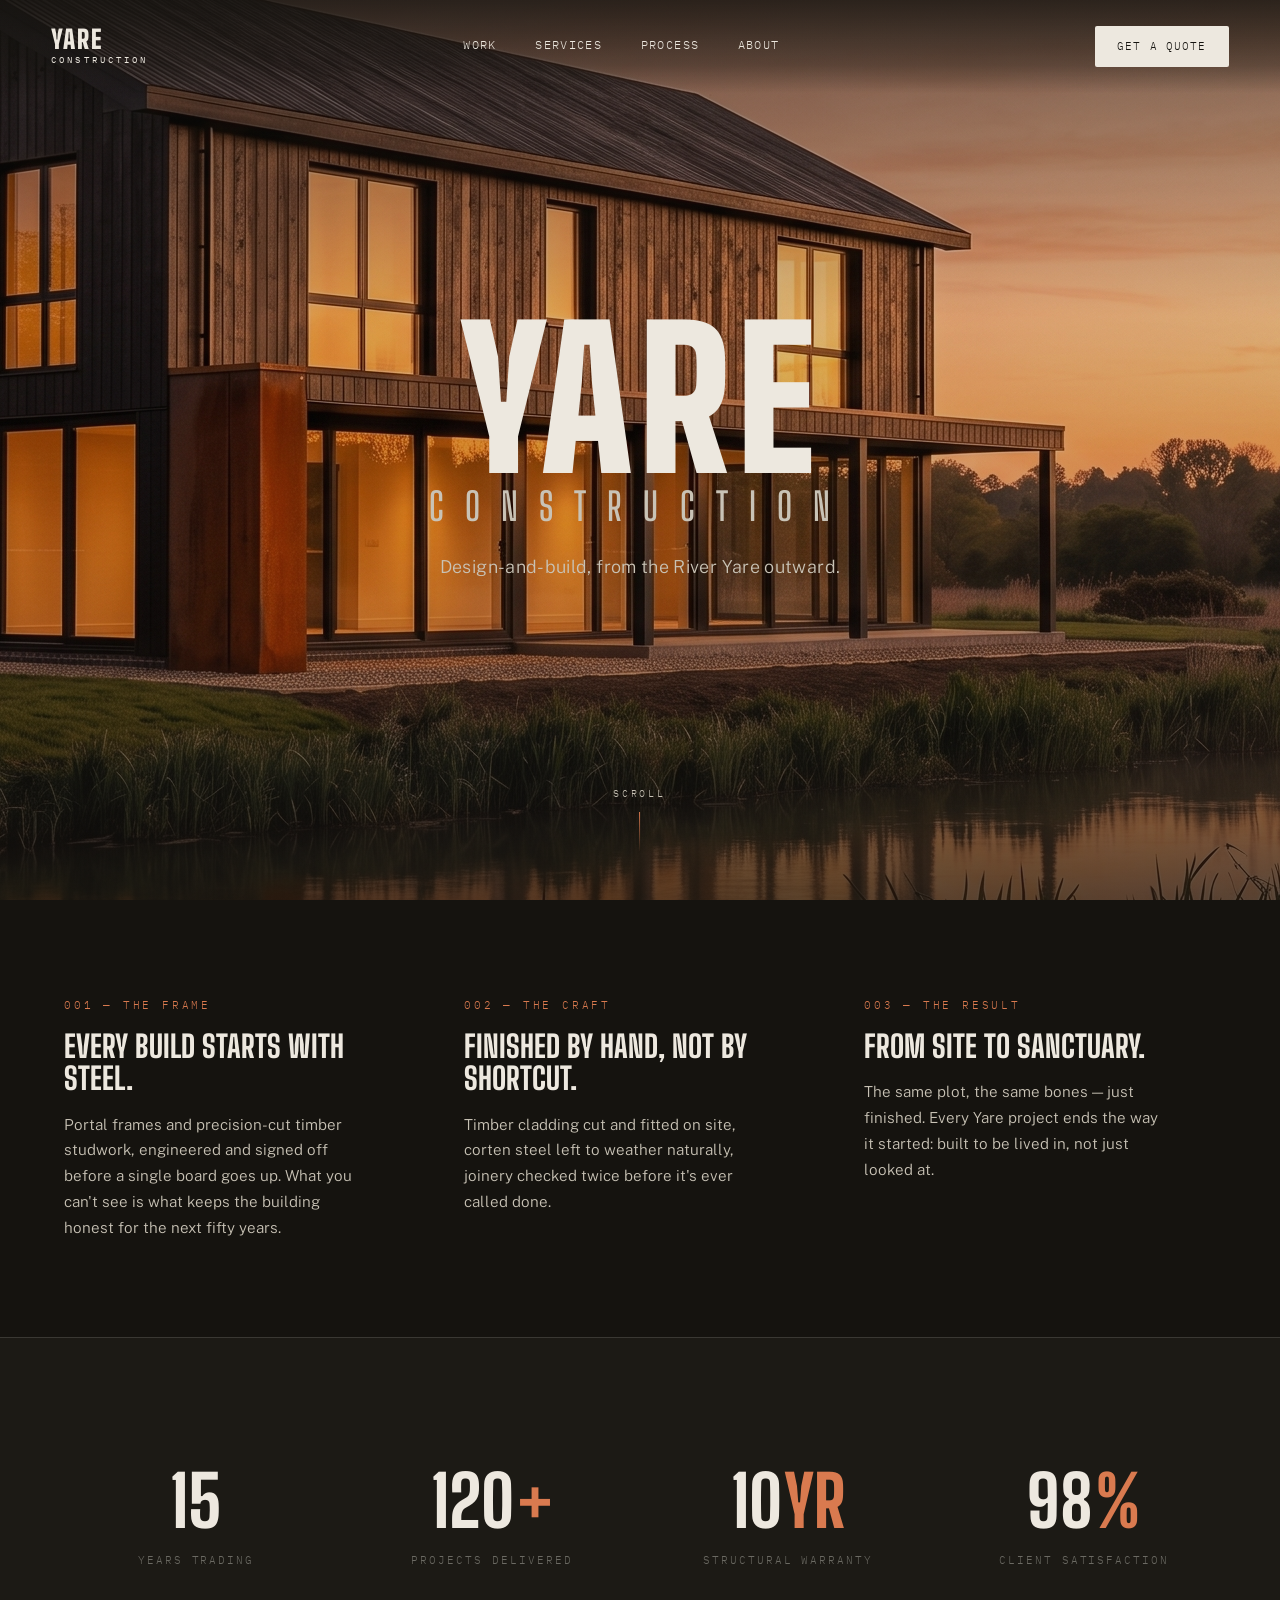
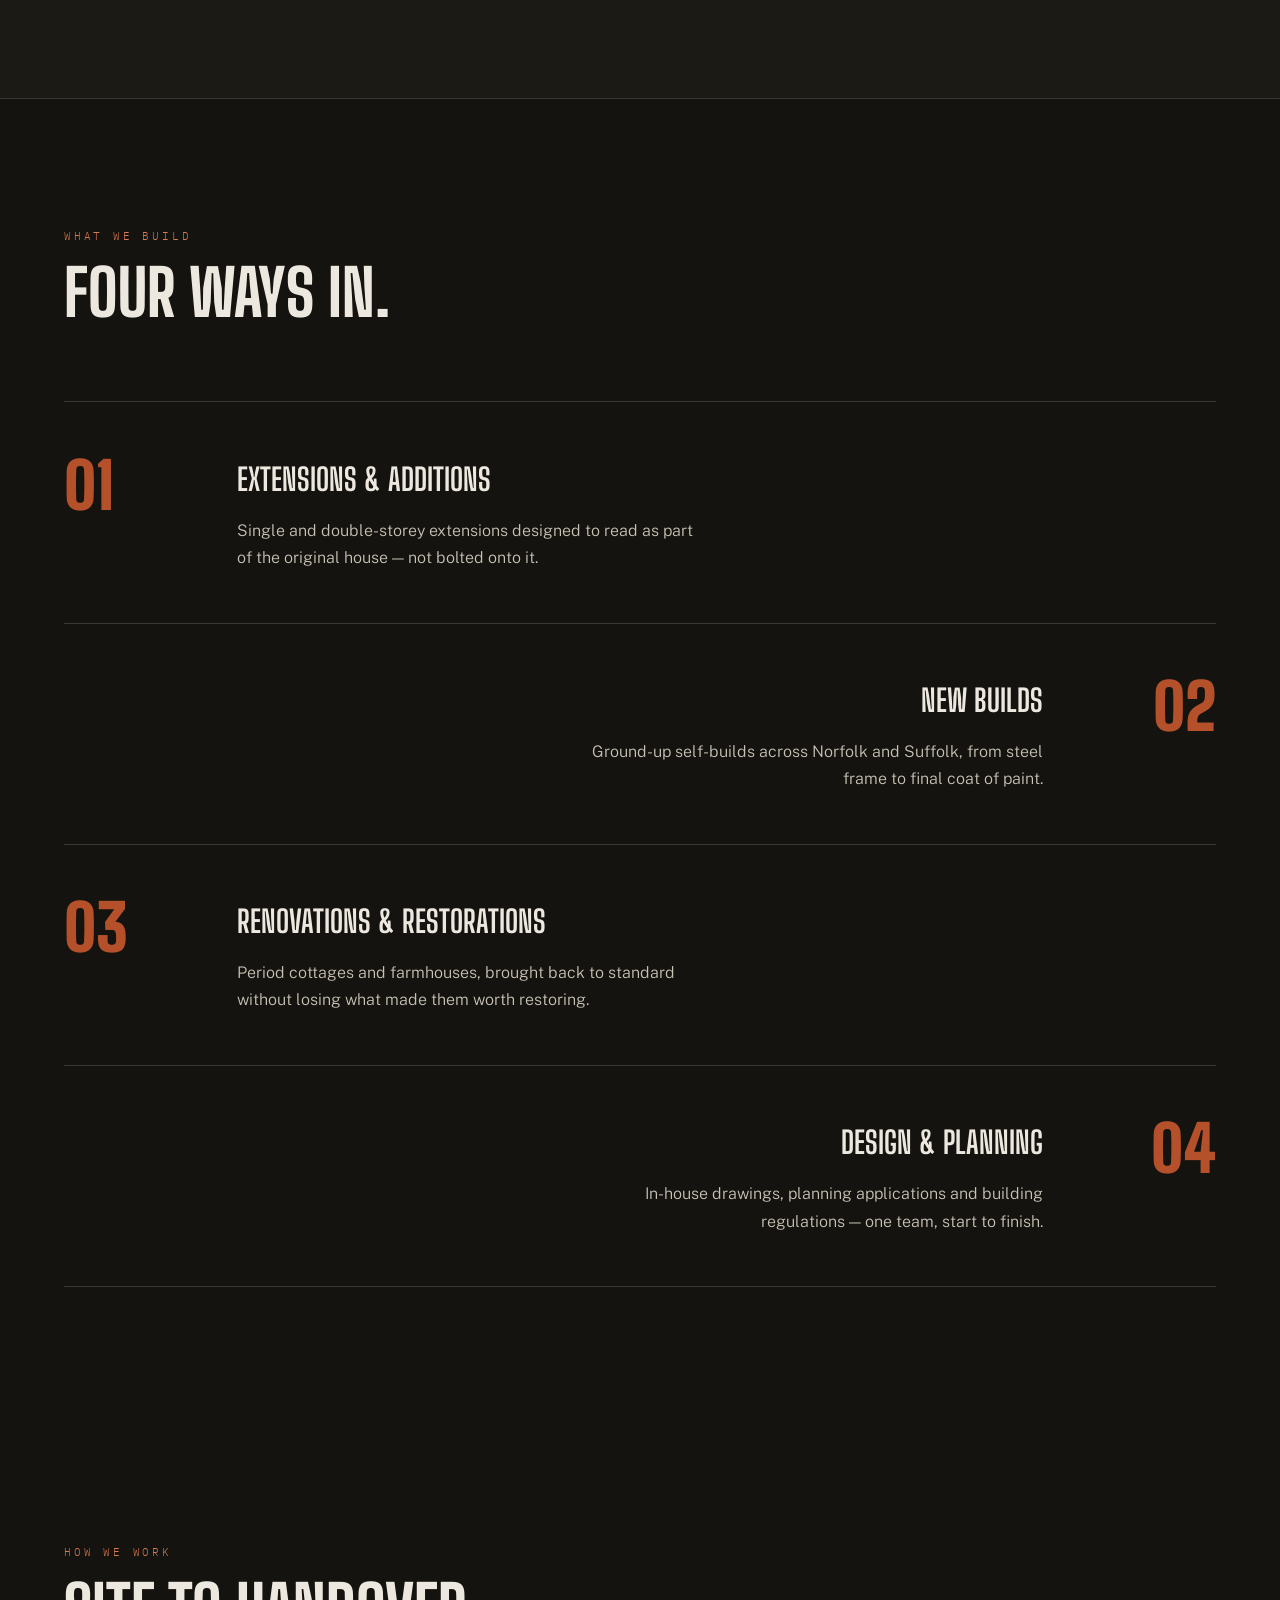
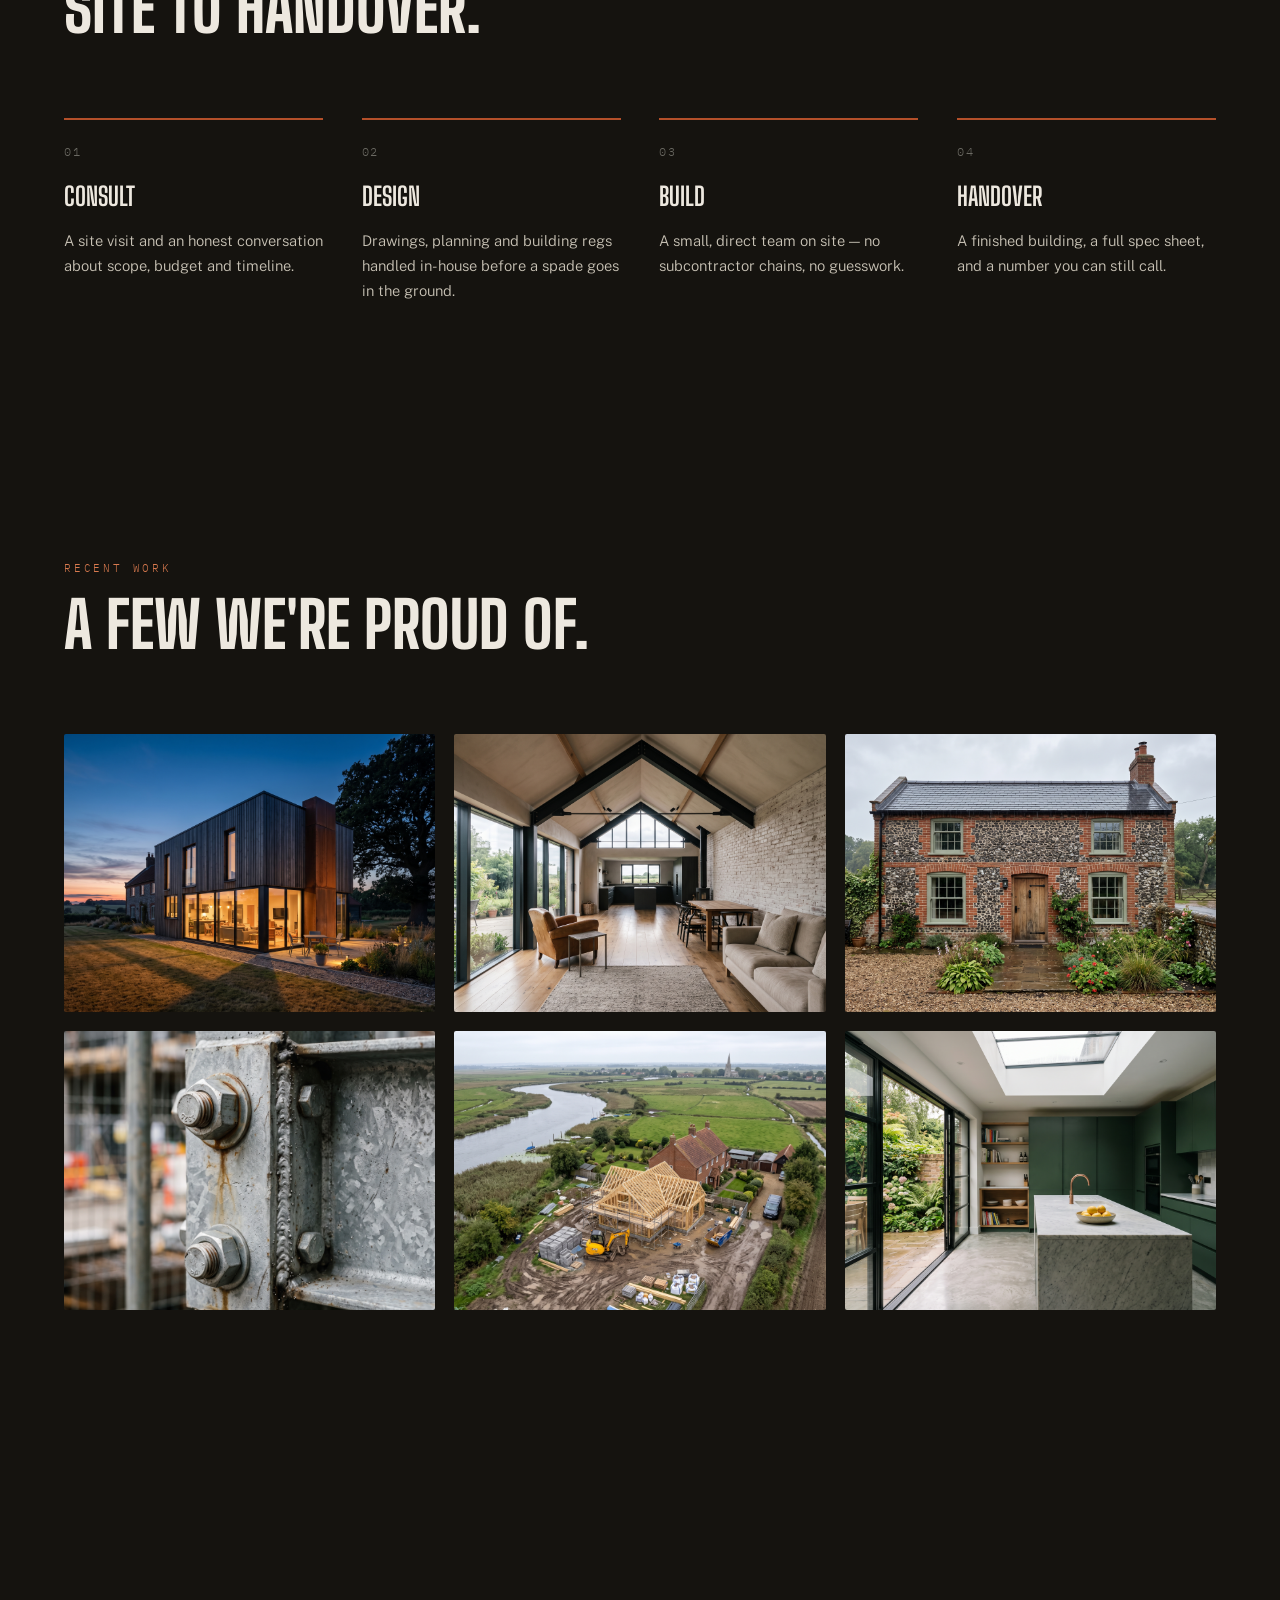
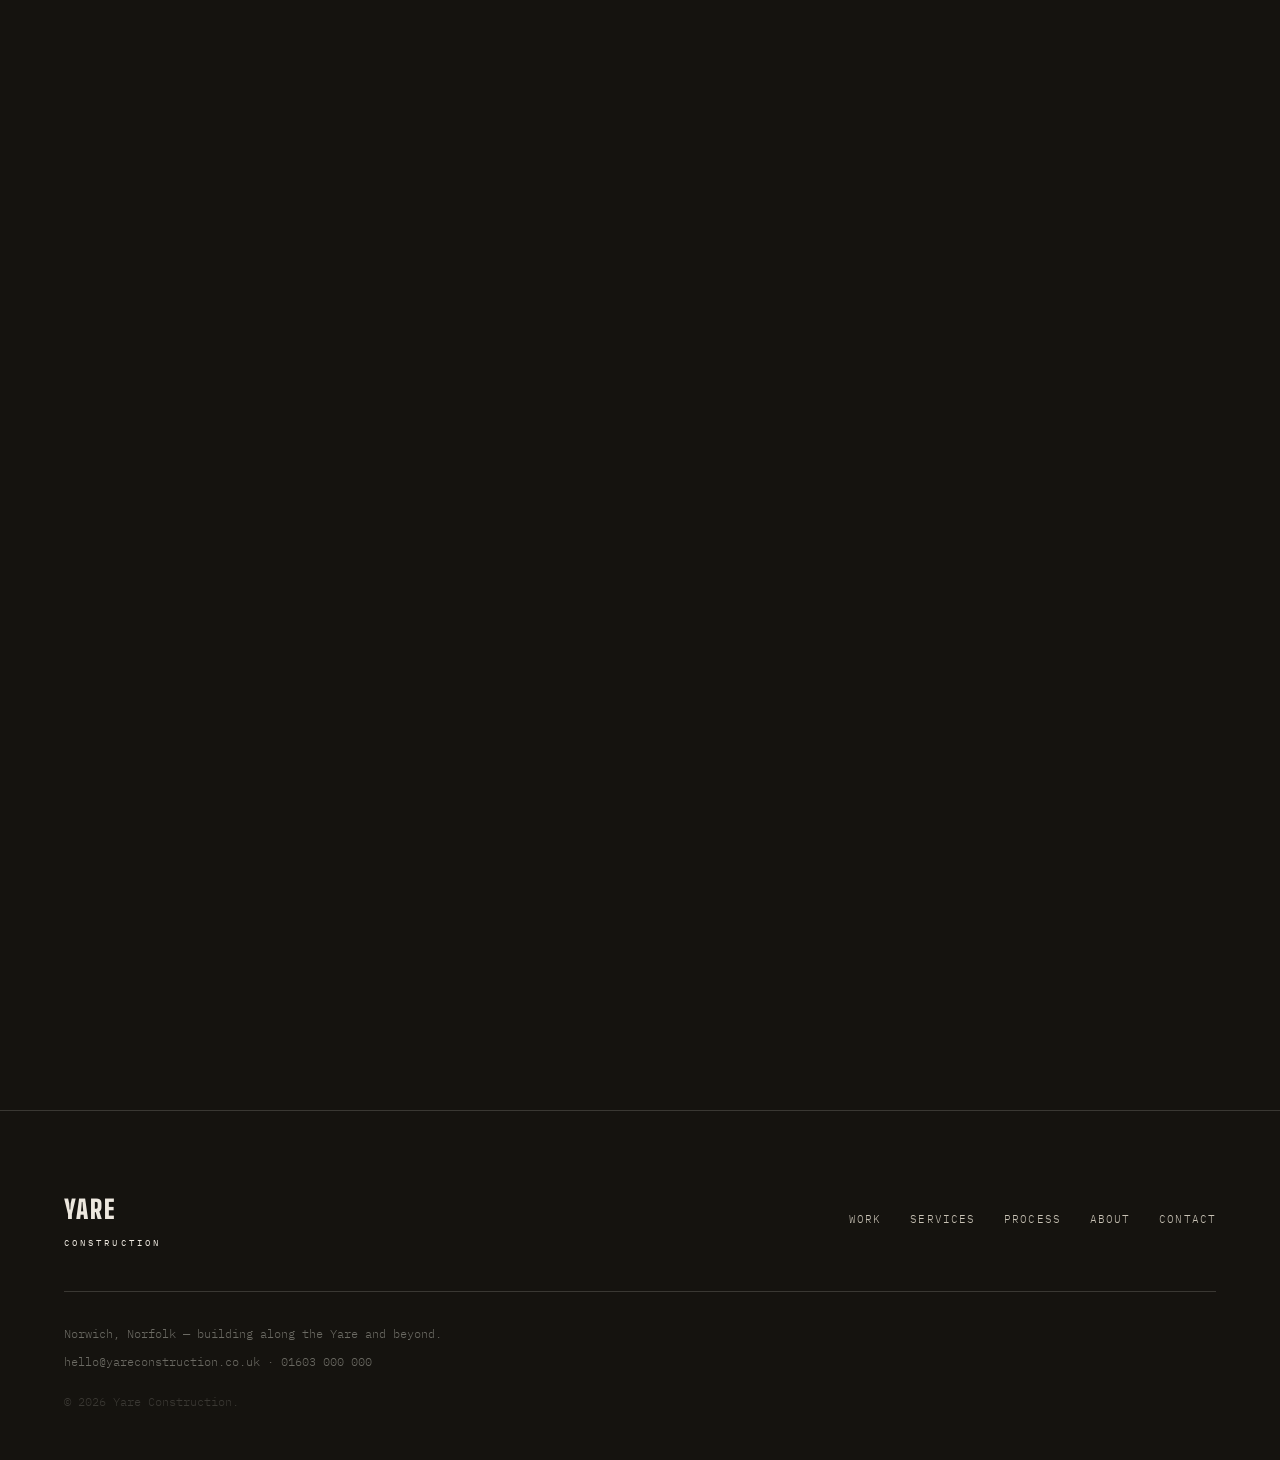
==== commit 4d784e34: "Remove materials marquee, rebuild testimonials as circular carousel - Dropped the "STEEL — TIMBER — " ====
--- a/index.html
+++ b/index.html
@@ -67,14 +67,6 @@
   </div>
 </section>
 
-<!-- ═══ MARQUEE (CSS-only infinite scroll) ═══ -->
-<div class="marquee-strip">
-  <div class="marquee-track">
-    <span class="marquee-text">STEEL&nbsp;&mdash;&nbsp;TIMBER&nbsp;&mdash;&nbsp;GLASS&nbsp;&mdash;&nbsp;STONE&nbsp;&mdash;&nbsp;</span>
-    <span class="marquee-text" aria-hidden="true">STEEL&nbsp;&mdash;&nbsp;TIMBER&nbsp;&mdash;&nbsp;GLASS&nbsp;&mdash;&nbsp;STONE&nbsp;&mdash;&nbsp;</span>
-  </div>
-</div>
-
 <main>
 
   <!-- STATS -->
@@ -219,20 +211,50 @@
   <section class="testimonials-section">
     <div class="testimonials-head reveal-item">
       <div class="section-label-static">WHAT CLIENTS SAY</div>
-    </div>
-    <div class="testimonials-grid">
-      <blockquote class="reveal-item">
-        <p>&ldquo;They treated the extension like it was their own house. Every question answered, no shortcuts.&rdquo;</p>
-        <cite>Homeowner, Norwich</cite>
-      </blockquote>
-      <blockquote class="reveal-item">
-        <p>&ldquo;The frame went up in a week and the finish was better than we'd hoped for.&rdquo;</p>
-        <cite>Client, South Norfolk</cite>
-      </blockquote>
-      <blockquote class="reveal-item">
-        <p>&ldquo;Design, planning, build &mdash; one number to call the whole way through.&rdquo;</p>
-        <cite>Homeowner, Loddon</cite>
-      </blockquote>
+      <h2 class="big-heading">Finished, and happy to say so.</h2>
+    </div>
+
+    <div class="testimonial-carousel reveal-item">
+      <div class="testimonial-images" id="testimonial-images">
+        <img
+          class="testimonial-image"
+          src="images/gallery_01_exterior_dusk.jpg"
+          alt="Finished riverside extension, Norwich"
+          data-quote="They treated the extension like it was their own house. Every question answered, no shortcuts."
+          data-cite="Homeowner, Norwich"
+          data-project="Riverside Extension">
+        <img
+          class="testimonial-image"
+          src="images/gallery_06_kitchen_extension.jpg"
+          alt="Finished kitchen extension, South Norfolk"
+          data-quote="The frame went up in a week and the finish was better than we'd hoped for."
+          data-cite="Client, South Norfolk"
+          data-project="Kitchen Extension">
+        <img
+          class="testimonial-image"
+          src="images/gallery_03_flint_cottage.jpg"
+          alt="Finished flint cottage restoration, Loddon"
+          data-quote="Design, planning, build — one number to call the whole way through."
+          data-cite="Homeowner, Loddon"
+          data-project="Flint &amp; Brick Restoration">
+        <img
+          class="testimonial-image"
+          src="images/gallery_02_interior_vaulted.jpg"
+          alt="Finished vaulted extension, Diss"
+          data-quote="The vaulted extension gave us the open-plan space we'd been trying to fit in for years — better than the plans even showed."
+          data-cite="Homeowner, Diss"
+          data-project="Vaulted Living Space">
+      </div>
+
+      <div class="testimonial-content">
+        <div class="testimonial-project" id="testimonial-project">Riverside Extension</div>
+        <blockquote id="testimonial-quote"></blockquote>
+        <cite id="testimonial-cite"></cite>
+        <div class="testimonial-arrows">
+          <button id="testimonial-prev" aria-label="Previous testimonial">&larr;</button>
+          <button id="testimonial-next" aria-label="Next testimonial">&rarr;</button>
+        </div>
+      </div>
     </div>
   </section>
 
--- a/css/style.css
+++ b/css/style.css
@@ -141,25 +141,6 @@
 }
 .philosophy-item p { color: var(--chalk-dim); font-size: 0.95rem; max-width: 34ch; }
 
-/* ─── Marquee (CSS-only infinite scroll) ───────────────────────────── */
-.marquee-strip {
-  overflow: hidden; padding: 1.4rem 0; background: var(--soot-2);
-  border-top: 1px solid var(--steel-dark); border-bottom: 1px solid var(--steel-dark);
-}
-.marquee-track {
-  display: flex; width: max-content;
-  animation: marqueeScroll 22s linear infinite;
-}
-.marquee-text {
-  display: inline-block; white-space: nowrap;
-  font-family: var(--font-display); font-weight: 800; text-transform: uppercase;
-  font-size: clamp(1.8rem, 5vw, 3.6rem); color: var(--corten-light); letter-spacing: 0.02em;
-}
-@keyframes marqueeScroll { from { transform: translateX(0); } to { transform: translateX(-50%); } }
-@media (prefers-reduced-motion: reduce) {
-  .marquee-track { animation: none; }
-}
-
 .section-label-static {
   font-family: var(--font-mono); font-size: 0.7rem; letter-spacing: 0.25em;
   color: var(--corten-light); text-transform: uppercase; margin-bottom: 1rem;
@@ -251,14 +232,51 @@
 .about-image { flex: 1; aspect-ratio: 4/5; overflow: hidden; border-radius: 2px; }
 .about-image img { width: 100%; height: 100%; object-fit: cover; }
 
-/* ─── Testimonials ────────────────────────────────────────────────── */
-.testimonials-grid { display: grid; grid-template-columns: repeat(3, 1fr); gap: 2.5rem; }
-.testimonials-grid blockquote { border-left: 2px solid var(--corten); padding-left: 1.4rem; }
-.testimonials-grid p { font-size: 1.05rem; color: var(--chalk); line-height: 1.6; font-style: italic; }
-.testimonials-grid cite {
-  display: block; margin-top: 1rem; font-family: var(--font-mono); font-style: normal;
+/* ─── Testimonials (circular carousel) ─────────────────────────────── */
+.testimonial-carousel {
+  display: grid; grid-template-columns: 1fr 1fr; gap: clamp(2rem, 6vw, 5rem);
+  align-items: center;
+}
+.testimonial-images {
+  position: relative; aspect-ratio: 4/3; perspective: 1200px;
+}
+.testimonial-image {
+  position: absolute; inset: 0; width: 100%; height: 100%;
+  object-fit: cover; border-radius: 2px; box-shadow: 0 20px 50px rgba(0,0,0,0.4);
+  opacity: 0; pointer-events: none;
+  transition: transform 0.7s cubic-bezier(.4,1.4,.4,1), opacity 0.5s ease;
+}
+.testimonial-image.is-active { z-index: 3; opacity: 1; pointer-events: auto; transform: translate(0,0) scale(1) rotateY(0deg); }
+.testimonial-image.is-prev   { z-index: 2; opacity: 1; transform: translate(-16%,-8%) scale(0.82) rotateY(14deg); }
+.testimonial-image.is-next   { z-index: 2; opacity: 1; transform: translate(16%,-8%) scale(0.82) rotateY(-14deg); }
+
+.testimonial-content { display: flex; flex-direction: column; }
+.testimonial-project {
+  font-family: var(--font-mono); font-size: 0.68rem; letter-spacing: 0.18em;
+  text-transform: uppercase; color: var(--corten-light); margin-bottom: 1rem;
+}
+#testimonial-quote {
+  font-size: clamp(1.15rem, 1.6vw, 1.4rem); color: var(--chalk); line-height: 1.6;
+  font-style: italic; transition: opacity 0.3s ease; min-height: 6.5rem;
+}
+#testimonial-quote::before { content: '\201C'; }
+#testimonial-quote::after { content: '\201D'; }
+#testimonial-cite {
+  display: block; margin-top: 1.2rem; font-family: var(--font-mono); font-style: normal;
   font-size: 0.7rem; letter-spacing: 0.12em; text-transform: uppercase; color: var(--steel);
-}
+  transition: opacity 0.3s ease;
+}
+.testimonial-content.is-fading #testimonial-quote,
+.testimonial-content.is-fading #testimonial-cite { opacity: 0; }
+
+.testimonial-arrows { display: flex; gap: 1rem; margin-top: 2.5rem; }
+.testimonial-arrows button {
+  width: 2.8rem; height: 2.8rem; border-radius: 50%; border: 1px solid var(--steel-dark);
+  background: transparent; color: var(--chalk); font-size: 1.1rem; cursor: pointer;
+  display: flex; align-items: center; justify-content: center;
+  transition: background 0.3s ease, border-color 0.3s ease;
+}
+.testimonial-arrows button:hover { background: var(--corten); border-color: var(--corten); }
 
 /* ─── Badges strip ────────────────────────────────────────────────── */
 .badges-strip {
@@ -357,7 +375,8 @@
   .process-grid { grid-template-columns: repeat(2, 1fr); }
   .gallery-grid { grid-template-columns: repeat(2, 1fr); }
   .about-section { flex-direction: column; }
-  .testimonials-grid { grid-template-columns: 1fr; }
+  .testimonial-carousel { grid-template-columns: 1fr; gap: 3rem; }
+  .testimonial-images { max-width: 26rem; margin: 0 auto; width: 100%; }
   .form-row-half { flex-direction: column; }
 }
 
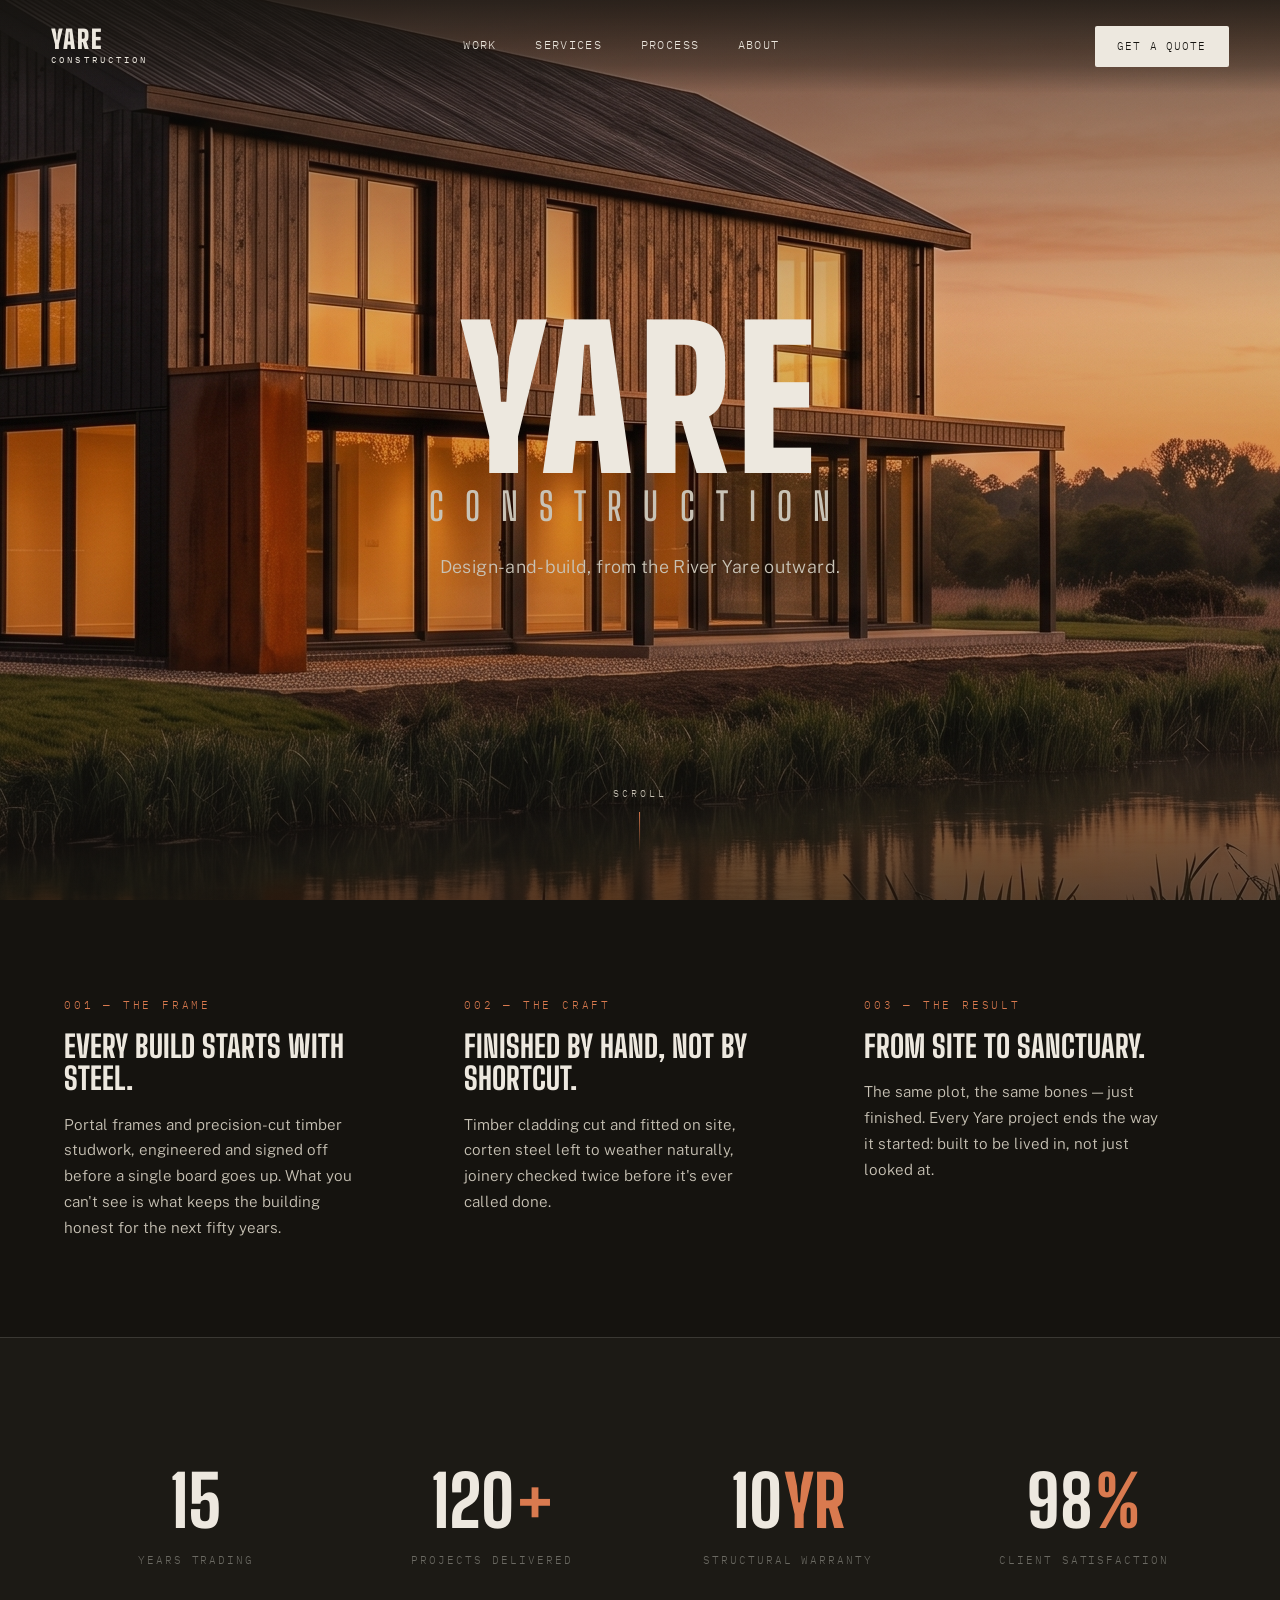
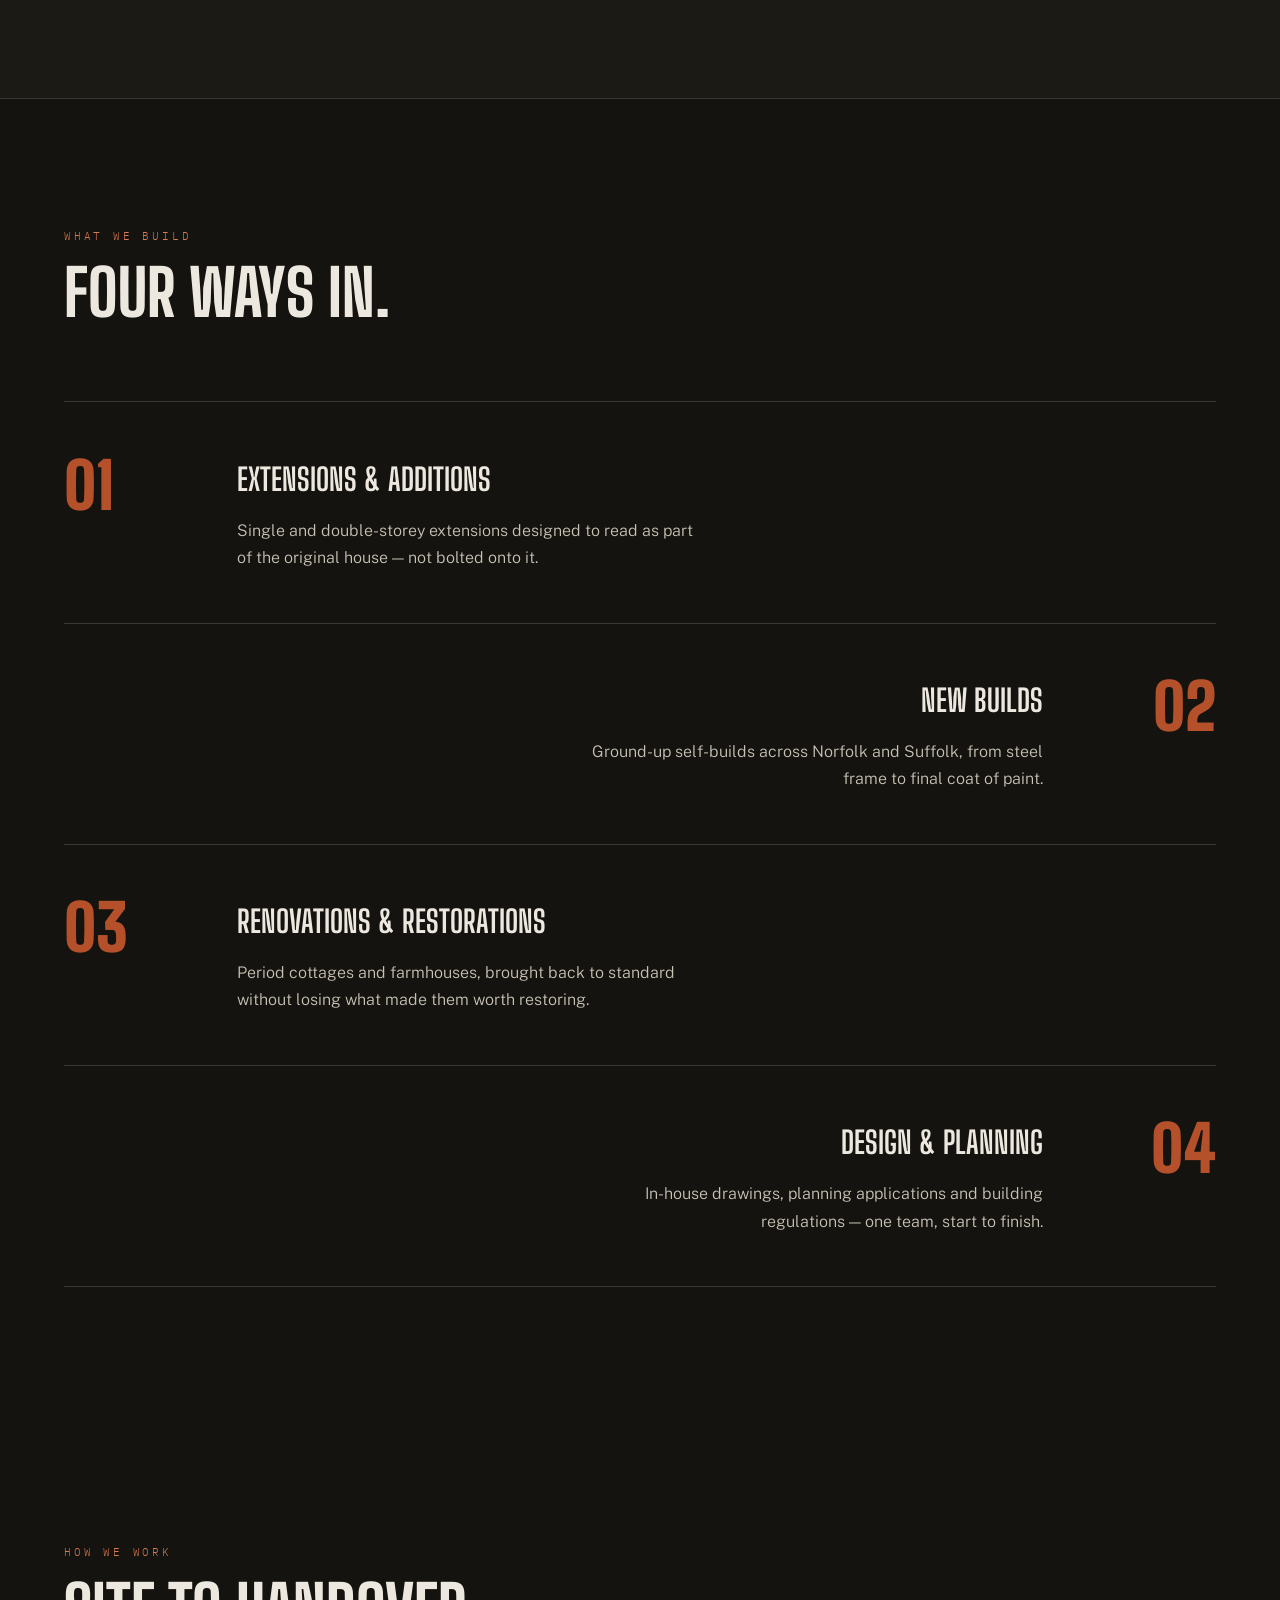
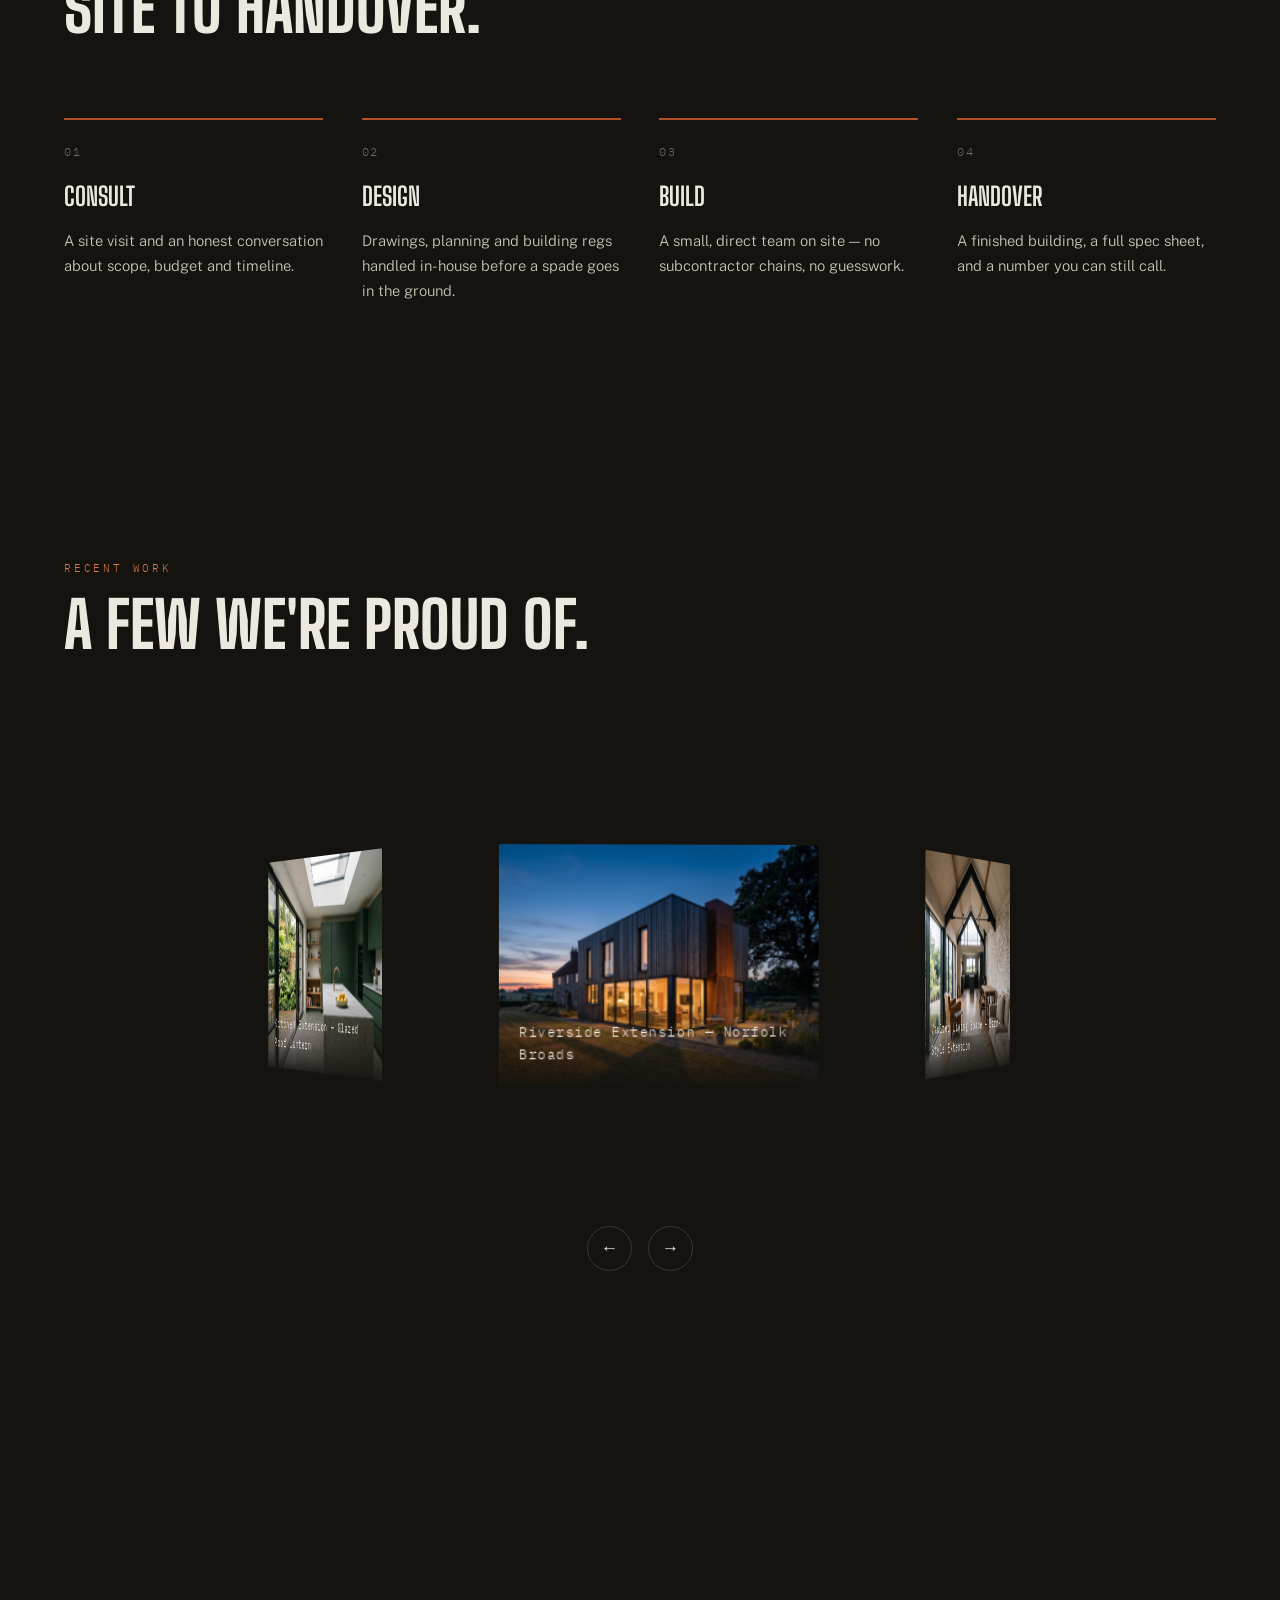
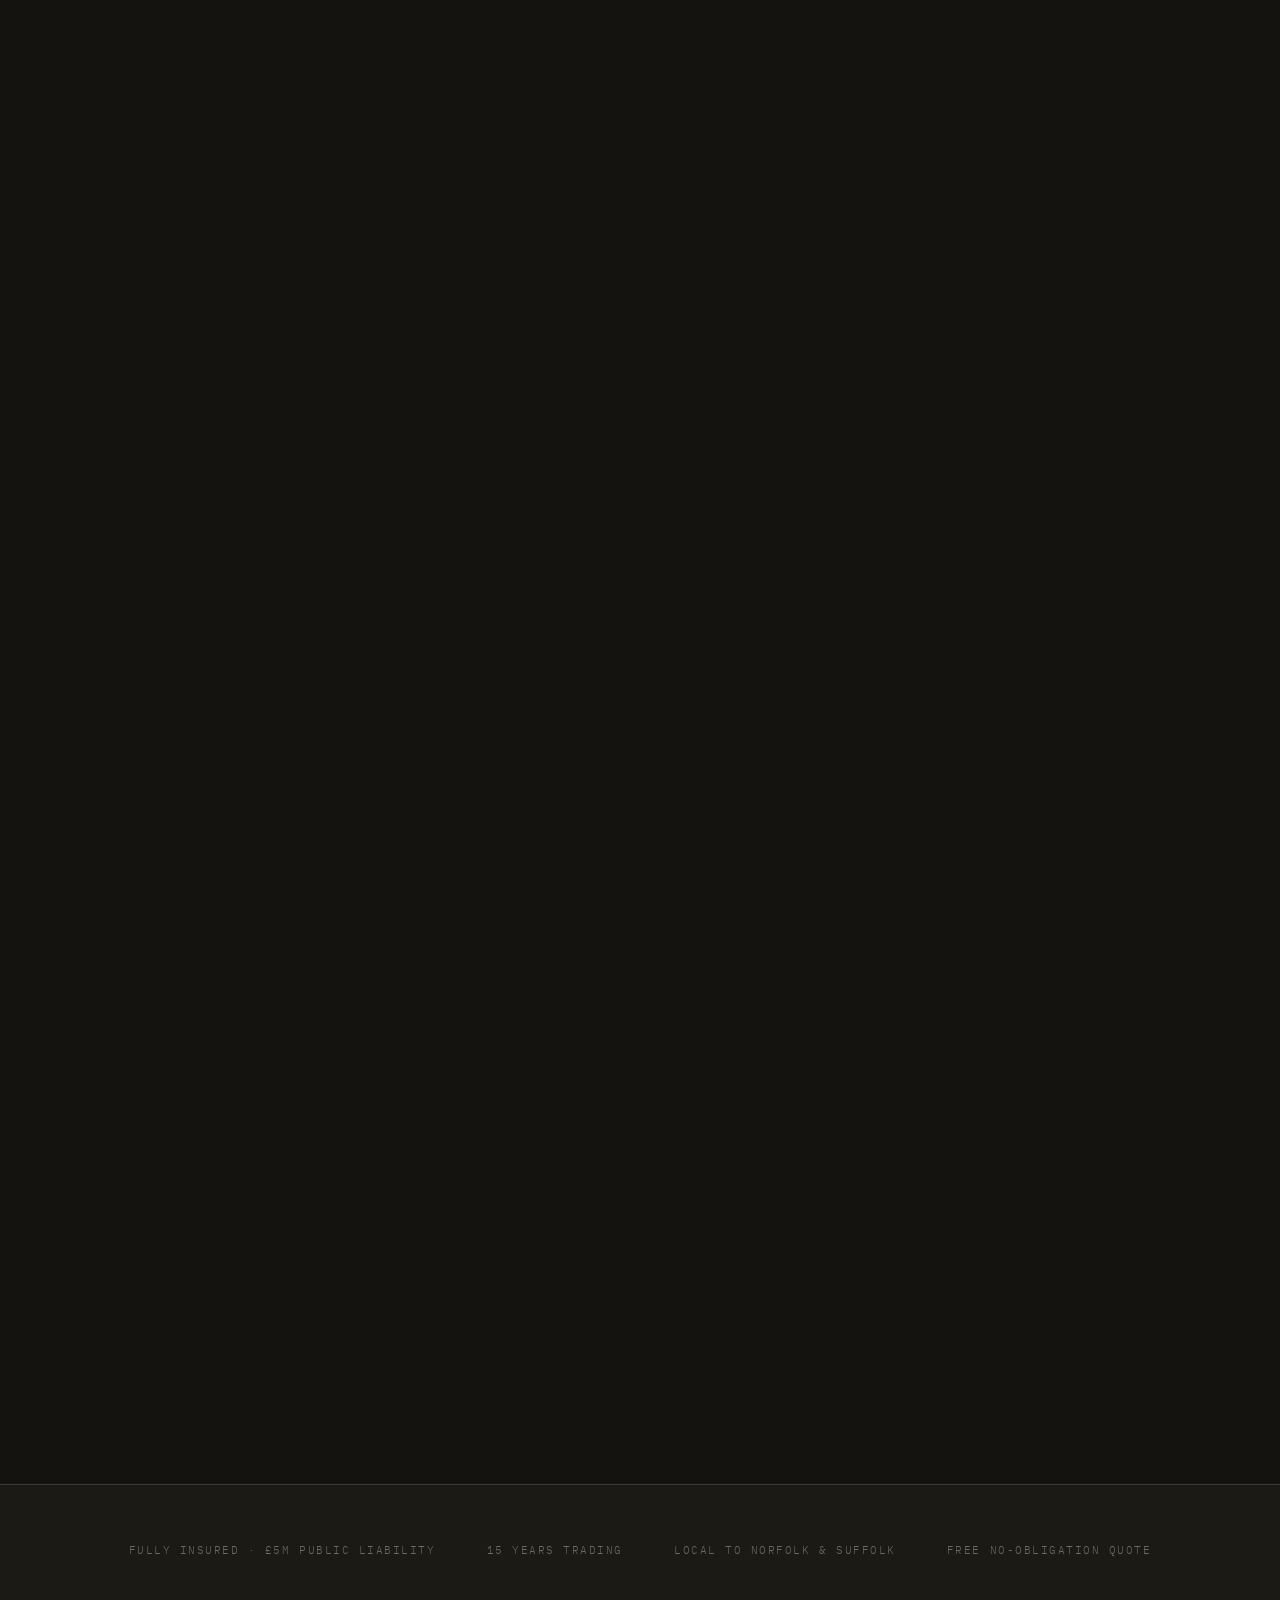
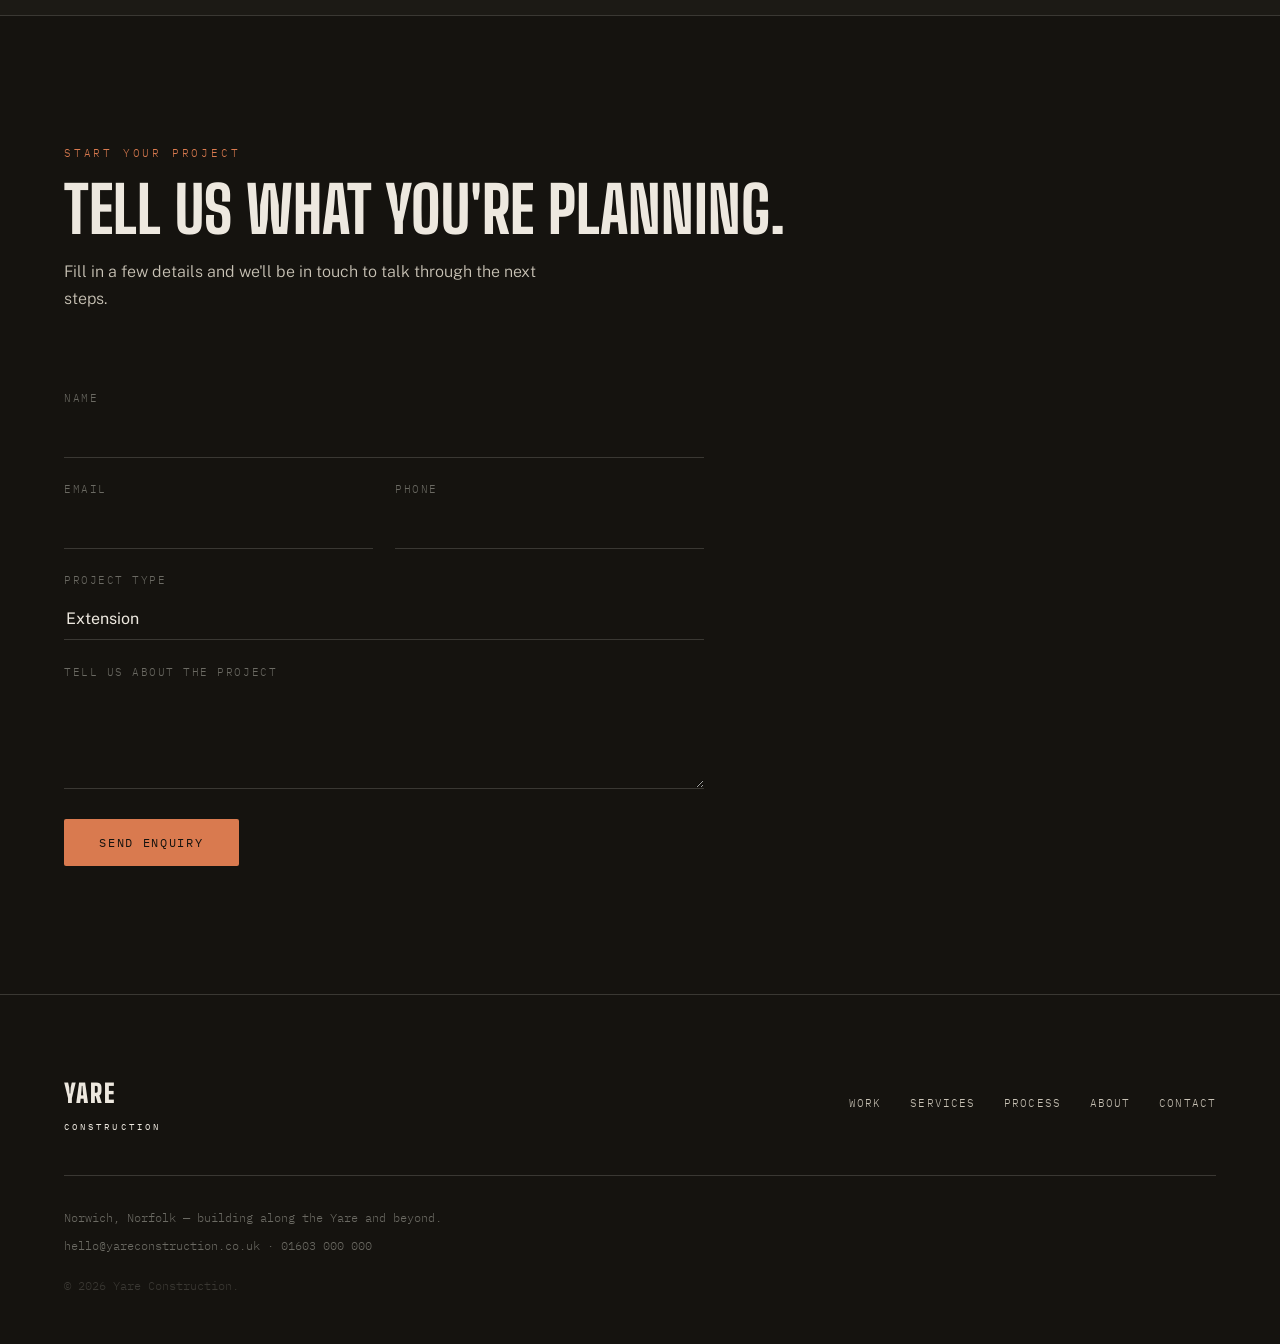
==== commit d15216e3: "Replace gallery grid with a 3D circular rotating carousel Auto-rotates, drags, and steps via arrow b" ====
--- a/index.html
+++ b/index.html
@@ -167,31 +167,37 @@
       <div class="section-label-static">RECENT WORK</div>
       <h2 class="big-heading">A few we're proud of.</h2>
     </div>
-    <div class="gallery-grid">
-      <figure class="gallery-item reveal-item">
-        <img src="images/gallery_01_exterior_dusk.jpg" alt="Riverside extension exterior at dusk, Norfolk Broads">
-        <figcaption>Riverside Extension &mdash; Norfolk Broads</figcaption>
-      </figure>
-      <figure class="gallery-item reveal-item">
-        <img src="images/gallery_02_interior_vaulted.jpg" alt="Vaulted living space with exposed steel ridge beam">
-        <figcaption>Vaulted Living Space &mdash; Barn-Style Extension</figcaption>
-      </figure>
-      <figure class="gallery-item reveal-item">
-        <img src="images/gallery_03_flint_cottage.jpg" alt="Restored Norfolk flint and brick cottage exterior">
-        <figcaption>Flint &amp; Brick Restoration &mdash; South Norfolk</figcaption>
-      </figure>
-      <figure class="gallery-item reveal-item">
-        <img src="images/gallery_04_steel_detail.jpg" alt="Close-up of structural steel beam connection">
-        <figcaption>Structural Steel &mdash; Precision Engineering</figcaption>
-      </figure>
-      <figure class="gallery-item reveal-item">
-        <img src="images/gallery_05_aerial_site.jpg" alt="Aerial view of a house extension under construction beside a river">
-        <figcaption>Site Progress &mdash; Riverside New Build</figcaption>
-      </figure>
-      <figure class="gallery-item reveal-item">
-        <img src="images/gallery_06_kitchen_extension.jpg" alt="Kitchen extension interior with glazed roof lantern">
-        <figcaption>Kitchen Extension &mdash; Glazed Roof Lantern</figcaption>
-      </figure>
+    <div class="gallery-circular reveal-item" id="gallery-circular">
+      <div class="gallery-ring" id="gallery-ring">
+        <figure class="gallery-item">
+          <img src="images/gallery_01_exterior_dusk.jpg" alt="Riverside extension exterior at dusk, Norfolk Broads" draggable="false">
+          <figcaption>Riverside Extension &mdash; Norfolk Broads</figcaption>
+        </figure>
+        <figure class="gallery-item">
+          <img src="images/gallery_02_interior_vaulted.jpg" alt="Vaulted living space with exposed steel ridge beam" draggable="false">
+          <figcaption>Vaulted Living Space &mdash; Barn-Style Extension</figcaption>
+        </figure>
+        <figure class="gallery-item">
+          <img src="images/gallery_03_flint_cottage.jpg" alt="Restored Norfolk flint and brick cottage exterior" draggable="false">
+          <figcaption>Flint &amp; Brick Restoration &mdash; South Norfolk</figcaption>
+        </figure>
+        <figure class="gallery-item">
+          <img src="images/gallery_04_steel_detail.jpg" alt="Close-up of structural steel beam connection" draggable="false">
+          <figcaption>Structural Steel &mdash; Precision Engineering</figcaption>
+        </figure>
+        <figure class="gallery-item">
+          <img src="images/gallery_05_aerial_site.jpg" alt="Aerial view of a house extension under construction beside a river" draggable="false">
+          <figcaption>Site Progress &mdash; Riverside New Build</figcaption>
+        </figure>
+        <figure class="gallery-item">
+          <img src="images/gallery_06_kitchen_extension.jpg" alt="Kitchen extension interior with glazed roof lantern" draggable="false">
+          <figcaption>Kitchen Extension &mdash; Glazed Roof Lantern</figcaption>
+        </figure>
+      </div>
+      <div class="gallery-arrows">
+        <button id="gallery-prev" aria-label="Previous project">&larr;</button>
+        <button id="gallery-next" aria-label="Next project">&rarr;</button>
+      </div>
     </div>
   </section>
 
--- a/css/style.css
+++ b/css/style.css
@@ -210,20 +210,54 @@
 }
 .process-step p { color: var(--chalk-dim); font-size: 0.92rem; }
 
-/* ─── Gallery ─────────────────────────────────────────────────────── */
-.gallery-grid { display: grid; grid-template-columns: repeat(3, 1fr); gap: 1.2rem; }
-.gallery-item { position: relative; overflow: hidden; aspect-ratio: 4/3; border-radius: 2px; }
+/* ─── Gallery (circular 3D carousel) ─────────────────────────────────
+   Ring rotation is set by JS (auto-rotate / drag / arrows) on
+   #gallery-ring only. Each item's position on the ring is fixed via
+   nth-child + CSS custom properties — never computed in JS. ─────── */
+.gallery-circular {
+  --gallery-w: 260px; --gallery-h: 195px; --gallery-radius: 340px;
+  position: relative; height: clamp(320px, 42vw, 460px);
+  margin-top: 1rem; perspective: 1800px;
+  touch-action: pan-y;
+}
+.gallery-ring {
+  position: relative; width: 100%; height: 100%;
+  transform-style: preserve-3d; cursor: grab;
+}
+.gallery-ring.is-dragging { cursor: grabbing; }
+.gallery-ring.is-snapping { transition: transform 0.5s cubic-bezier(0.16,1,0.3,1); }
+.gallery-item {
+  position: absolute; top: 50%; left: 50%;
+  width: var(--gallery-w); height: var(--gallery-h);
+  margin: calc(var(--gallery-h) / -2) 0 0 calc(var(--gallery-w) / -2);
+  overflow: hidden; border-radius: 2px;
+  backface-visibility: hidden;
+}
+.gallery-item:nth-child(1) { transform: rotateY(0deg)   translateZ(var(--gallery-radius)); }
+.gallery-item:nth-child(2) { transform: rotateY(60deg)  translateZ(var(--gallery-radius)); }
+.gallery-item:nth-child(3) { transform: rotateY(120deg) translateZ(var(--gallery-radius)); }
+.gallery-item:nth-child(4) { transform: rotateY(180deg) translateZ(var(--gallery-radius)); }
+.gallery-item:nth-child(5) { transform: rotateY(240deg) translateZ(var(--gallery-radius)); }
+.gallery-item:nth-child(6) { transform: rotateY(300deg) translateZ(var(--gallery-radius)); }
 .gallery-item img {
-  width: 100%; height: 100%; object-fit: cover; transition: transform 0.7s cubic-bezier(0.16,1,0.3,1);
-}
-.gallery-item:hover img { transform: scale(1.06); }
+  width: 100%; height: 100%; object-fit: cover; pointer-events: none; user-select: none;
+}
 .gallery-item figcaption {
-  position: absolute; left: 0; right: 0; bottom: 0; padding: 1.2rem 1.1rem 1rem;
-  font-family: var(--font-mono); font-size: 0.7rem; letter-spacing: 0.05em; color: var(--chalk);
+  position: absolute; left: 0; right: 0; bottom: 0; padding: 1.1rem 1rem 0.9rem;
+  font-family: var(--font-mono); font-size: 0.66rem; letter-spacing: 0.05em; color: var(--chalk);
   background: linear-gradient(0deg, rgba(21,19,15,0.92) 0%, transparent 100%);
-  opacity: 0; transform: translateY(8px); transition: opacity 0.4s ease, transform 0.4s ease;
-}
-.gallery-item:hover figcaption { opacity: 1; transform: translateY(0); }
+}
+.gallery-arrows { display: flex; gap: 1rem; margin-top: 2rem; justify-content: center; }
+.gallery-arrows button {
+  width: 2.8rem; height: 2.8rem; border-radius: 50%; border: 1px solid var(--steel-dark);
+  background: transparent; color: var(--chalk); font-size: 1.1rem; cursor: pointer;
+  display: flex; align-items: center; justify-content: center;
+  transition: background 0.3s ease, border-color 0.3s ease;
+}
+.gallery-arrows button:hover { background: var(--corten); border-color: var(--corten); }
+@media (prefers-reduced-motion: reduce) {
+  .gallery-item img { transition: none; }
+}
 
 /* ─── About / Craft ───────────────────────────────────────────────── */
 .about-section { display: flex; gap: clamp(2rem, 6vw, 5rem); align-items: center; }
@@ -373,7 +407,7 @@
   .stats-grid { grid-template-columns: repeat(2, 1fr); gap: 2.5rem; }
   .service-row, .service-row.align-right { flex-direction: column; text-align: left; gap: 1rem; }
   .process-grid { grid-template-columns: repeat(2, 1fr); }
-  .gallery-grid { grid-template-columns: repeat(2, 1fr); }
+  .gallery-circular { --gallery-w: 200px; --gallery-h: 150px; --gallery-radius: 230px; }
   .about-section { flex-direction: column; }
   .testimonial-carousel { grid-template-columns: 1fr; gap: 3rem; }
   .testimonial-images { max-width: 26rem; margin: 0 auto; width: 100%; }
@@ -381,6 +415,7 @@
 }
 
 @media (max-width: 560px) {
-  .process-grid, .gallery-grid { grid-template-columns: 1fr; }
+  .process-grid { grid-template-columns: 1fr; }
+  .gallery-circular { --gallery-w: 140px; --gallery-h: 105px; --gallery-radius: 150px; }
   .stats-grid { grid-template-columns: 1fr; }
 }
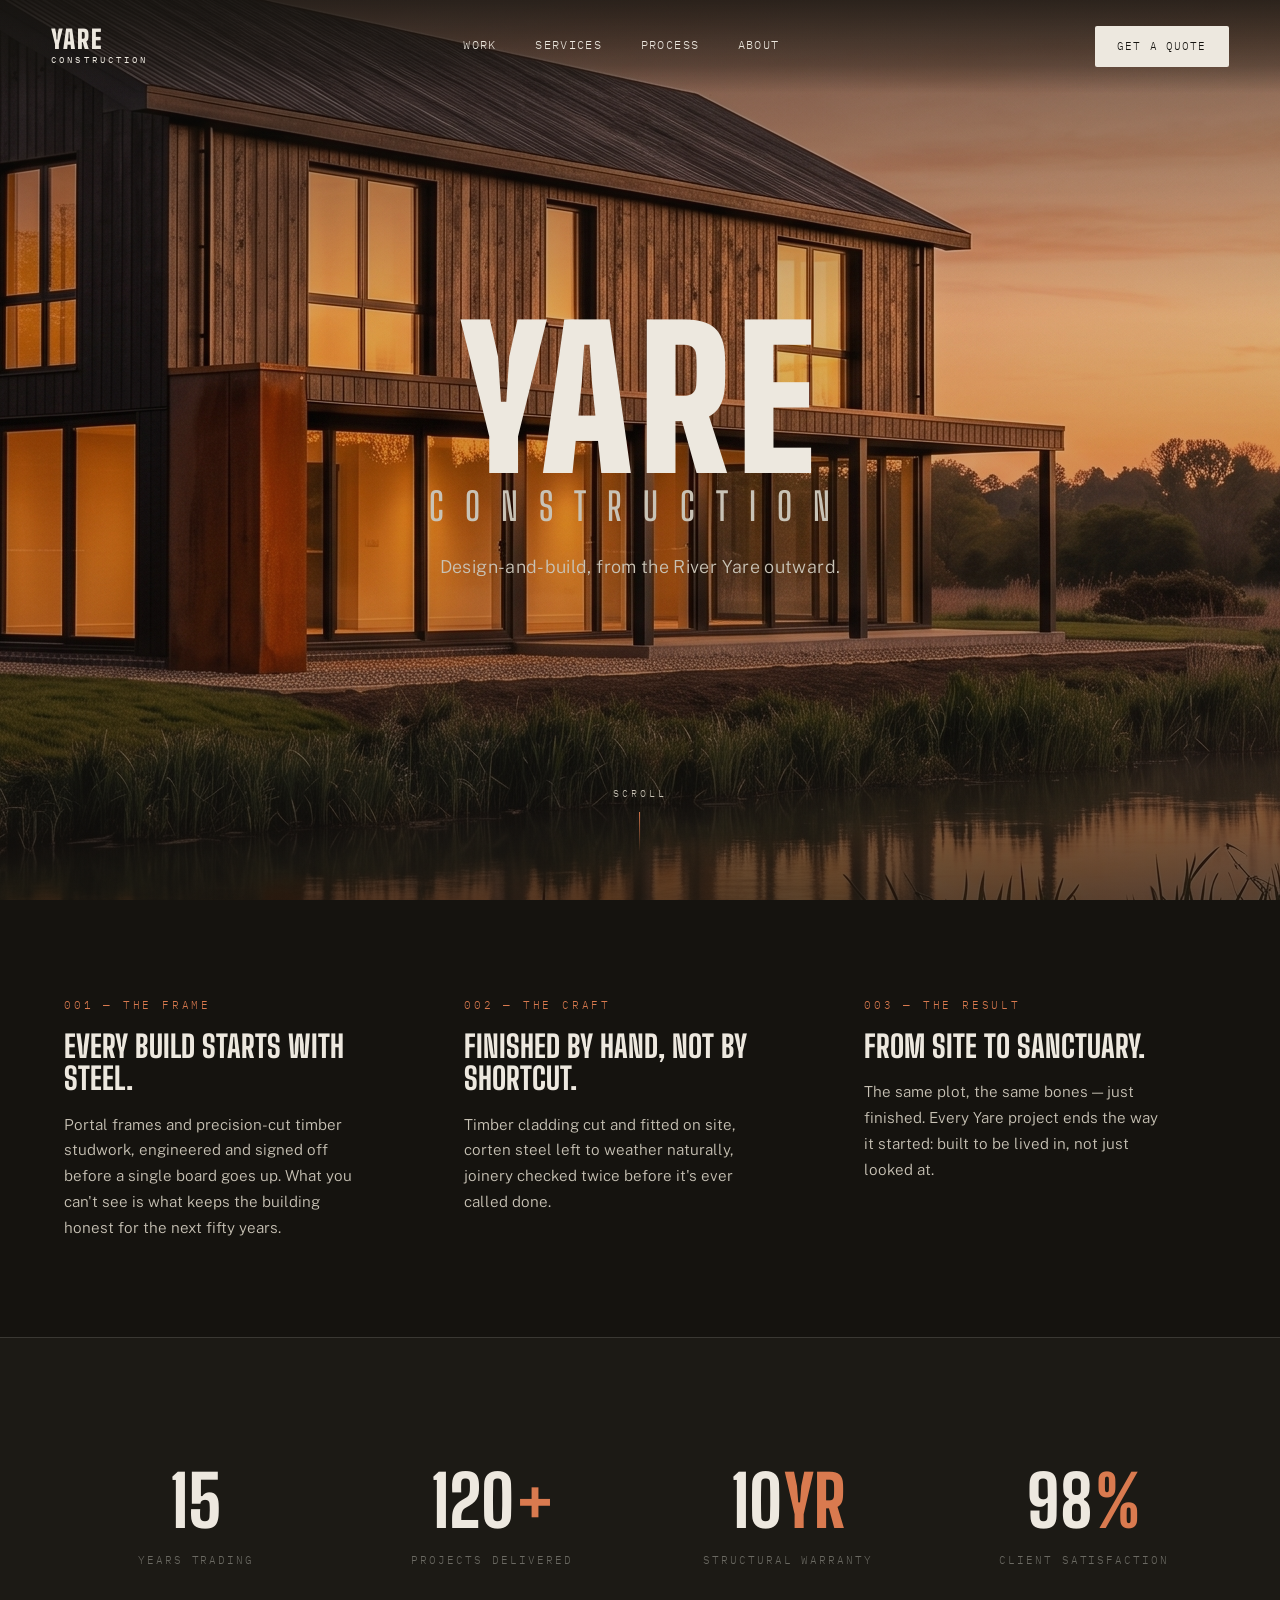
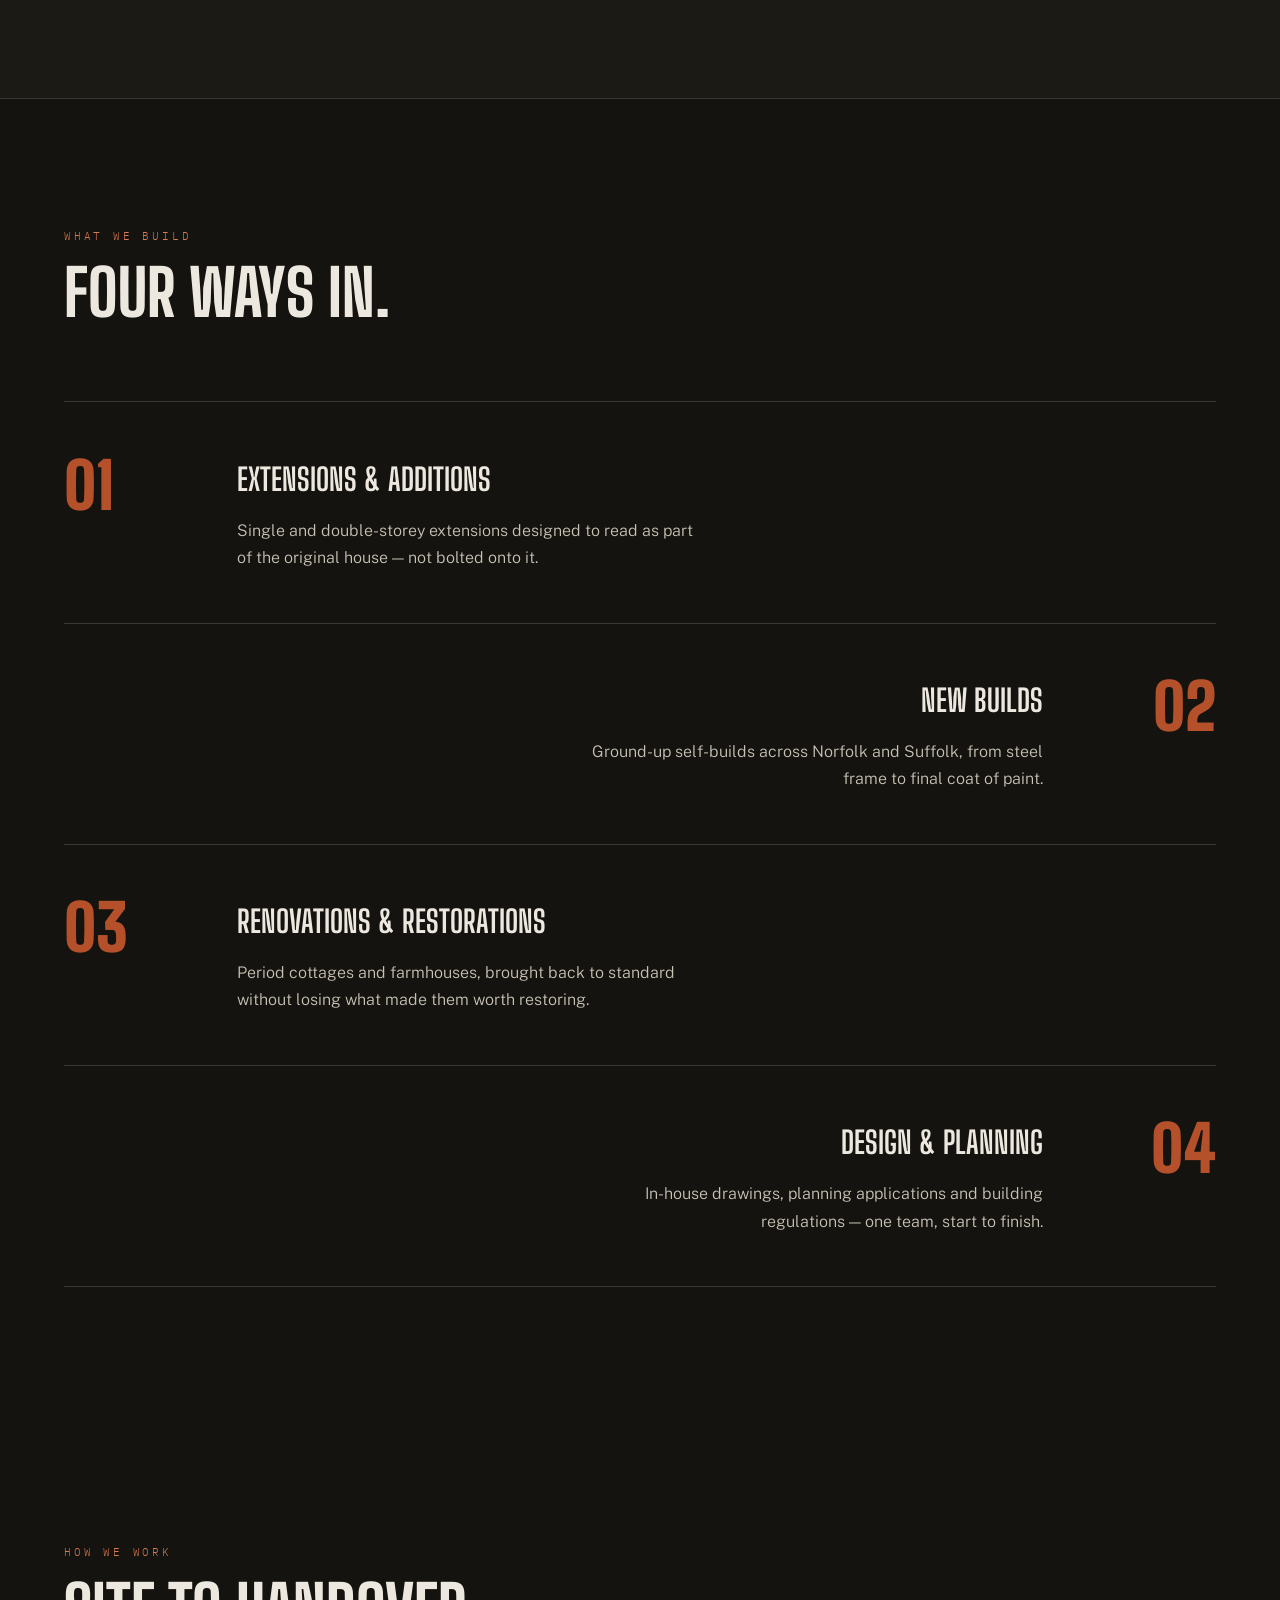
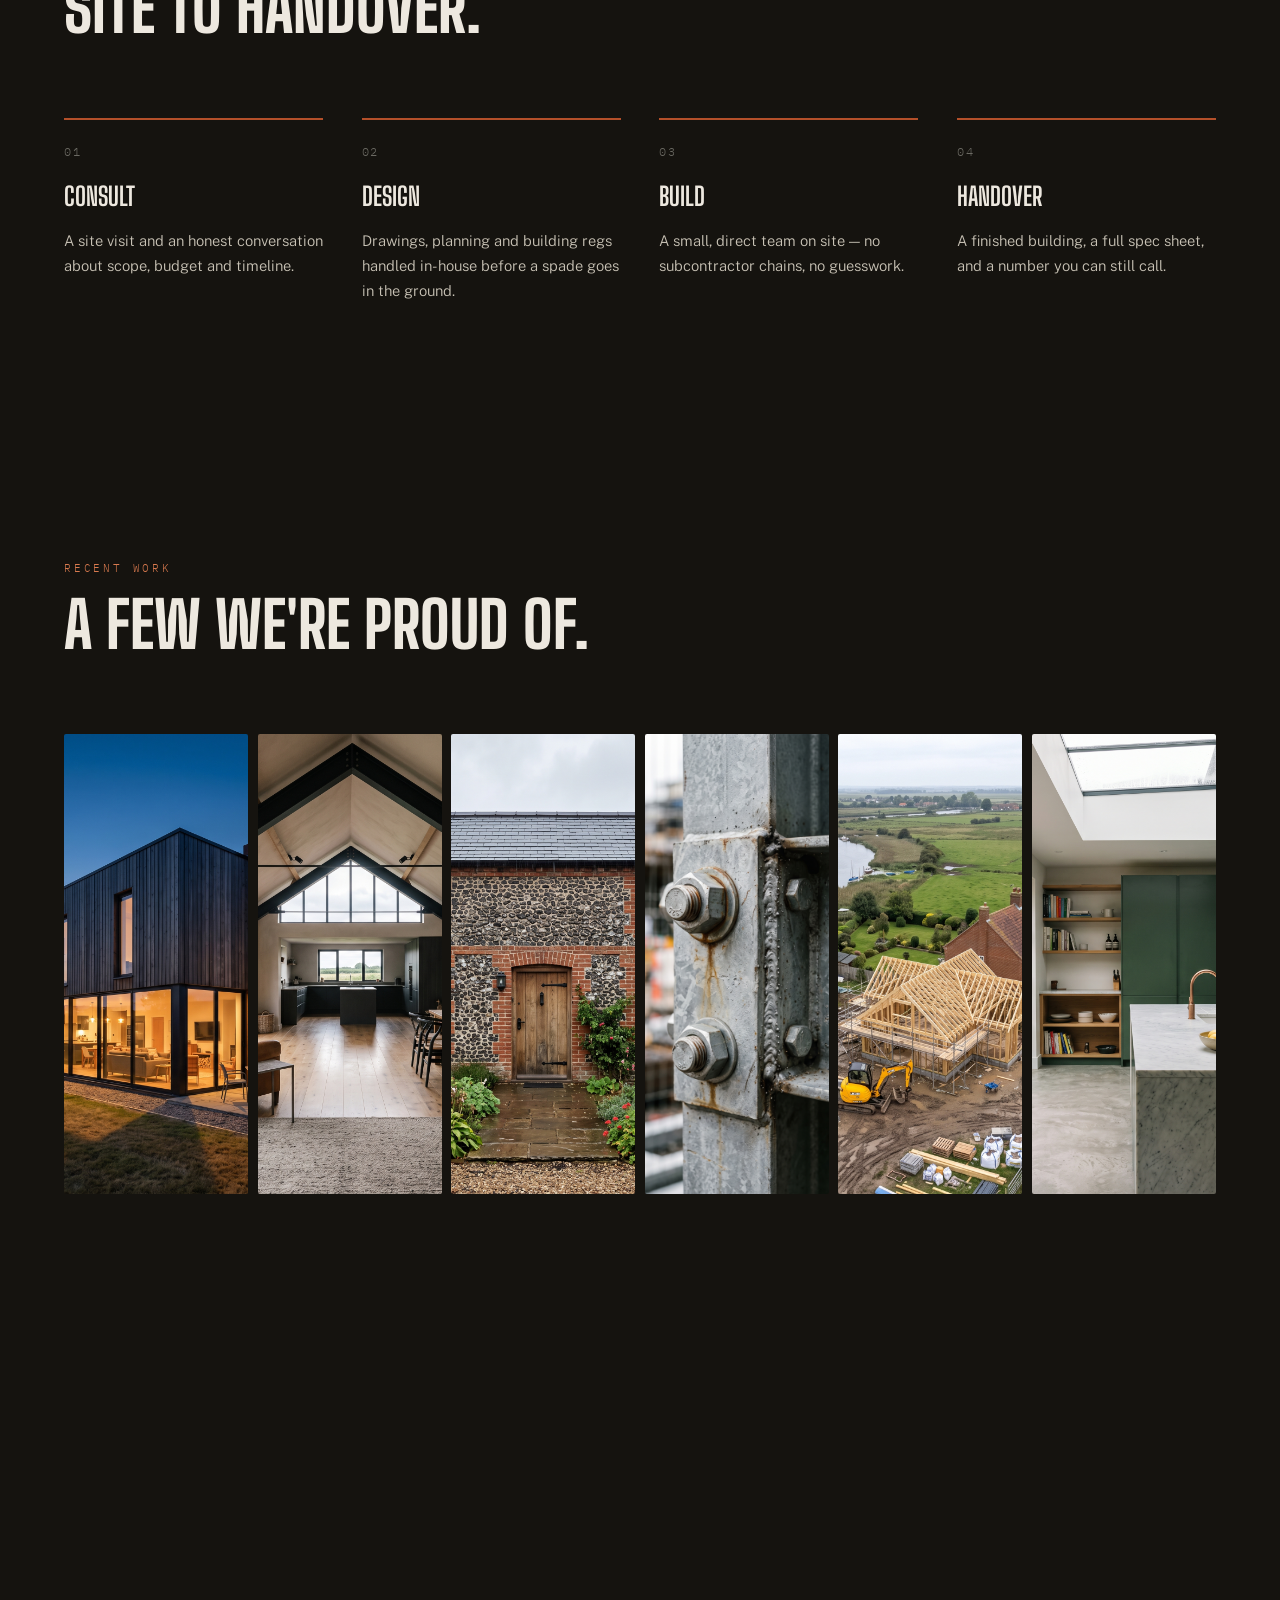
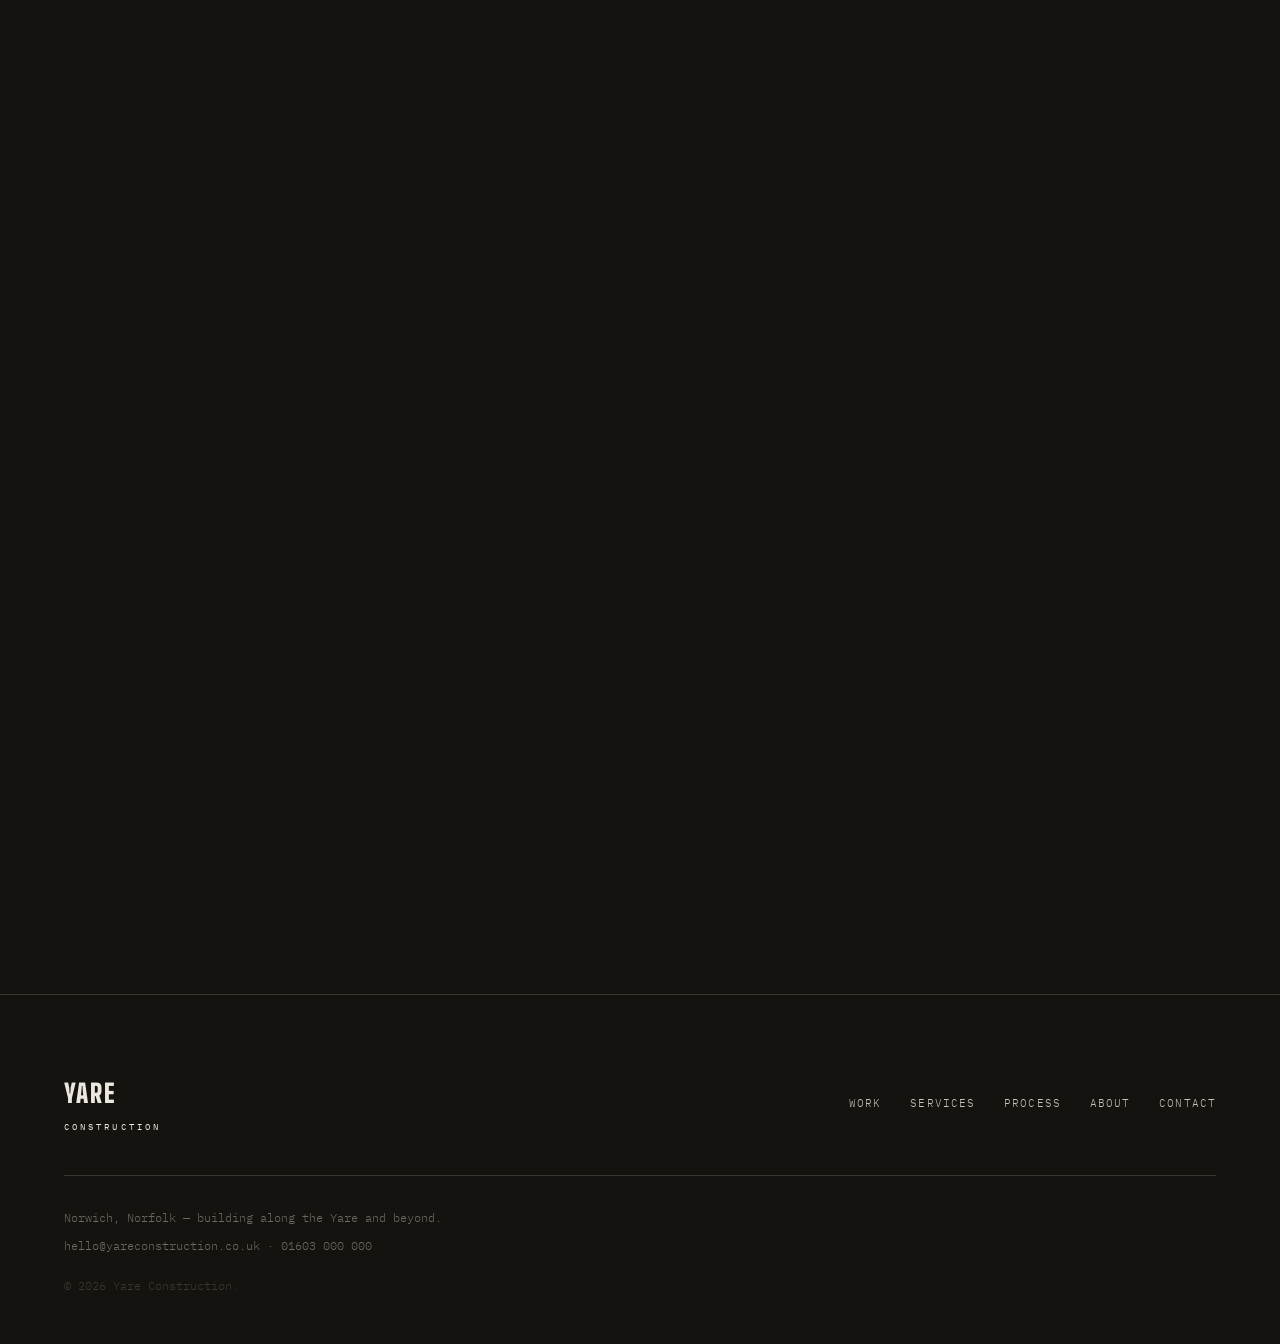
==== commit ef3411b3: "Replace circular carousel with hover-expand gallery strip Pure CSS flex-grow hover interaction (tech" ====
--- a/index.html
+++ b/index.html
@@ -167,37 +167,31 @@
       <div class="section-label-static">RECENT WORK</div>
       <h2 class="big-heading">A few we're proud of.</h2>
     </div>
-    <div class="gallery-circular reveal-item" id="gallery-circular">
-      <div class="gallery-ring" id="gallery-ring">
-        <figure class="gallery-item">
-          <img src="images/gallery_01_exterior_dusk.jpg" alt="Riverside extension exterior at dusk, Norfolk Broads" draggable="false">
-          <figcaption>Riverside Extension &mdash; Norfolk Broads</figcaption>
-        </figure>
-        <figure class="gallery-item">
-          <img src="images/gallery_02_interior_vaulted.jpg" alt="Vaulted living space with exposed steel ridge beam" draggable="false">
-          <figcaption>Vaulted Living Space &mdash; Barn-Style Extension</figcaption>
-        </figure>
-        <figure class="gallery-item">
-          <img src="images/gallery_03_flint_cottage.jpg" alt="Restored Norfolk flint and brick cottage exterior" draggable="false">
-          <figcaption>Flint &amp; Brick Restoration &mdash; South Norfolk</figcaption>
-        </figure>
-        <figure class="gallery-item">
-          <img src="images/gallery_04_steel_detail.jpg" alt="Close-up of structural steel beam connection" draggable="false">
-          <figcaption>Structural Steel &mdash; Precision Engineering</figcaption>
-        </figure>
-        <figure class="gallery-item">
-          <img src="images/gallery_05_aerial_site.jpg" alt="Aerial view of a house extension under construction beside a river" draggable="false">
-          <figcaption>Site Progress &mdash; Riverside New Build</figcaption>
-        </figure>
-        <figure class="gallery-item">
-          <img src="images/gallery_06_kitchen_extension.jpg" alt="Kitchen extension interior with glazed roof lantern" draggable="false">
-          <figcaption>Kitchen Extension &mdash; Glazed Roof Lantern</figcaption>
-        </figure>
-      </div>
-      <div class="gallery-arrows">
-        <button id="gallery-prev" aria-label="Previous project">&larr;</button>
-        <button id="gallery-next" aria-label="Next project">&rarr;</button>
-      </div>
+    <div class="gallery-strip reveal-item">
+      <figure class="gallery-strip-item">
+        <img src="images/gallery_01_exterior_dusk.jpg" alt="Riverside extension exterior at dusk, Norfolk Broads">
+        <figcaption>Riverside Extension &mdash; Norfolk Broads</figcaption>
+      </figure>
+      <figure class="gallery-strip-item">
+        <img src="images/gallery_02_interior_vaulted.jpg" alt="Vaulted living space with exposed steel ridge beam">
+        <figcaption>Vaulted Living Space &mdash; Barn-Style Extension</figcaption>
+      </figure>
+      <figure class="gallery-strip-item">
+        <img src="images/gallery_03_flint_cottage.jpg" alt="Restored Norfolk flint and brick cottage exterior">
+        <figcaption>Flint &amp; Brick Restoration &mdash; South Norfolk</figcaption>
+      </figure>
+      <figure class="gallery-strip-item">
+        <img src="images/gallery_04_steel_detail.jpg" alt="Close-up of structural steel beam connection">
+        <figcaption>Structural Steel &mdash; Precision Engineering</figcaption>
+      </figure>
+      <figure class="gallery-strip-item">
+        <img src="images/gallery_05_aerial_site.jpg" alt="Aerial view of a house extension under construction beside a river">
+        <figcaption>Site Progress &mdash; Riverside New Build</figcaption>
+      </figure>
+      <figure class="gallery-strip-item">
+        <img src="images/gallery_06_kitchen_extension.jpg" alt="Kitchen extension interior with glazed roof lantern">
+        <figcaption>Kitchen Extension &mdash; Glazed Roof Lantern</figcaption>
+      </figure>
     </div>
   </section>
 
--- a/css/style.css
+++ b/css/style.css
@@ -210,53 +210,33 @@
 }
 .process-step p { color: var(--chalk-dim); font-size: 0.92rem; }
 
-/* ─── Gallery (circular 3D carousel) ─────────────────────────────────
-   Ring rotation is set by JS (auto-rotate / drag / arrows) on
-   #gallery-ring only. Each item's position on the ring is fixed via
-   nth-child + CSS custom properties — never computed in JS. ─────── */
-.gallery-circular {
-  --gallery-w: 260px; --gallery-h: 195px; --gallery-radius: 340px;
-  position: relative; height: clamp(320px, 42vw, 460px);
-  margin-top: 1rem; perspective: 1800px;
-  touch-action: pan-y;
-}
-.gallery-ring {
-  position: relative; width: 100%; height: 100%;
-  transform-style: preserve-3d; cursor: grab;
-}
-.gallery-ring.is-dragging { cursor: grabbing; }
-.gallery-ring.is-snapping { transition: transform 0.5s cubic-bezier(0.16,1,0.3,1); }
-.gallery-item {
-  position: absolute; top: 50%; left: 50%;
-  width: var(--gallery-w); height: var(--gallery-h);
-  margin: calc(var(--gallery-h) / -2) 0 0 calc(var(--gallery-w) / -2);
+/* ─── Gallery (hover-expand strip) ────────────────────────────────── */
+.gallery-strip {
+  display: flex; align-items: stretch; gap: 0.6rem;
+  height: clamp(320px, 42vw, 460px); width: 100%; margin-top: 1rem;
+}
+.gallery-strip-item {
+  position: relative; flex: 1 1 0%; min-width: 0;
   overflow: hidden; border-radius: 2px;
-  backface-visibility: hidden;
-}
-.gallery-item:nth-child(1) { transform: rotateY(0deg)   translateZ(var(--gallery-radius)); }
-.gallery-item:nth-child(2) { transform: rotateY(60deg)  translateZ(var(--gallery-radius)); }
-.gallery-item:nth-child(3) { transform: rotateY(120deg) translateZ(var(--gallery-radius)); }
-.gallery-item:nth-child(4) { transform: rotateY(180deg) translateZ(var(--gallery-radius)); }
-.gallery-item:nth-child(5) { transform: rotateY(240deg) translateZ(var(--gallery-radius)); }
-.gallery-item:nth-child(6) { transform: rotateY(300deg) translateZ(var(--gallery-radius)); }
-.gallery-item img {
-  width: 100%; height: 100%; object-fit: cover; pointer-events: none; user-select: none;
-}
-.gallery-item figcaption {
-  position: absolute; left: 0; right: 0; bottom: 0; padding: 1.1rem 1rem 0.9rem;
-  font-family: var(--font-mono); font-size: 0.66rem; letter-spacing: 0.05em; color: var(--chalk);
-  background: linear-gradient(0deg, rgba(21,19,15,0.92) 0%, transparent 100%);
-}
-.gallery-arrows { display: flex; gap: 1rem; margin-top: 2rem; justify-content: center; }
-.gallery-arrows button {
-  width: 2.8rem; height: 2.8rem; border-radius: 50%; border: 1px solid var(--steel-dark);
-  background: transparent; color: var(--chalk); font-size: 1.1rem; cursor: pointer;
-  display: flex; align-items: center; justify-content: center;
-  transition: background 0.3s ease, border-color 0.3s ease;
-}
-.gallery-arrows button:hover { background: var(--corten); border-color: var(--corten); }
+  transition: flex-grow 0.6s cubic-bezier(0.16,1,0.3,1);
+}
+.gallery-strip-item:hover { flex-grow: 4; }
+.gallery-strip-item img { width: 100%; height: 100%; object-fit: cover; }
+.gallery-strip-item::after {
+  content: ''; position: absolute; inset: 0;
+  background: linear-gradient(0deg, rgba(21,19,15,0.92) 0%, rgba(21,19,15,0.15) 40%, transparent 65%);
+  opacity: 0; transition: opacity 0.4s ease;
+}
+.gallery-strip-item:hover::after { opacity: 1; }
+.gallery-strip-item figcaption {
+  position: absolute; left: 1.2rem; right: 1.2rem; bottom: 1.1rem; z-index: 1;
+  font-family: var(--font-mono); font-size: 0.7rem; letter-spacing: 0.05em; color: var(--chalk);
+  opacity: 0; transform: translateY(10px); white-space: nowrap; overflow: hidden; text-overflow: ellipsis;
+  transition: opacity 0.4s ease, transform 0.4s ease;
+}
+.gallery-strip-item:hover figcaption { opacity: 1; transform: translateY(0); }
 @media (prefers-reduced-motion: reduce) {
-  .gallery-item img { transition: none; }
+  .gallery-strip-item, .gallery-strip-item::after, .gallery-strip-item figcaption { transition: none; }
 }
 
 /* ─── About / Craft ───────────────────────────────────────────────── */
@@ -407,7 +387,10 @@
   .stats-grid { grid-template-columns: repeat(2, 1fr); gap: 2.5rem; }
   .service-row, .service-row.align-right { flex-direction: column; text-align: left; gap: 1rem; }
   .process-grid { grid-template-columns: repeat(2, 1fr); }
-  .gallery-circular { --gallery-w: 200px; --gallery-h: 150px; --gallery-radius: 230px; }
+  .gallery-strip { flex-direction: column; height: auto; gap: 0.6rem; }
+  .gallery-strip-item { flex: none; height: 220px; }
+  .gallery-strip-item figcaption { opacity: 1; transform: translateY(0); white-space: normal; }
+  .gallery-strip-item::after { opacity: 1; }
   .about-section { flex-direction: column; }
   .testimonial-carousel { grid-template-columns: 1fr; gap: 3rem; }
   .testimonial-images { max-width: 26rem; margin: 0 auto; width: 100%; }
@@ -416,6 +399,6 @@
 
 @media (max-width: 560px) {
   .process-grid { grid-template-columns: 1fr; }
-  .gallery-circular { --gallery-w: 140px; --gallery-h: 105px; --gallery-radius: 150px; }
+  .gallery-strip-item { height: 180px; }
   .stats-grid { grid-template-columns: 1fr; }
 }
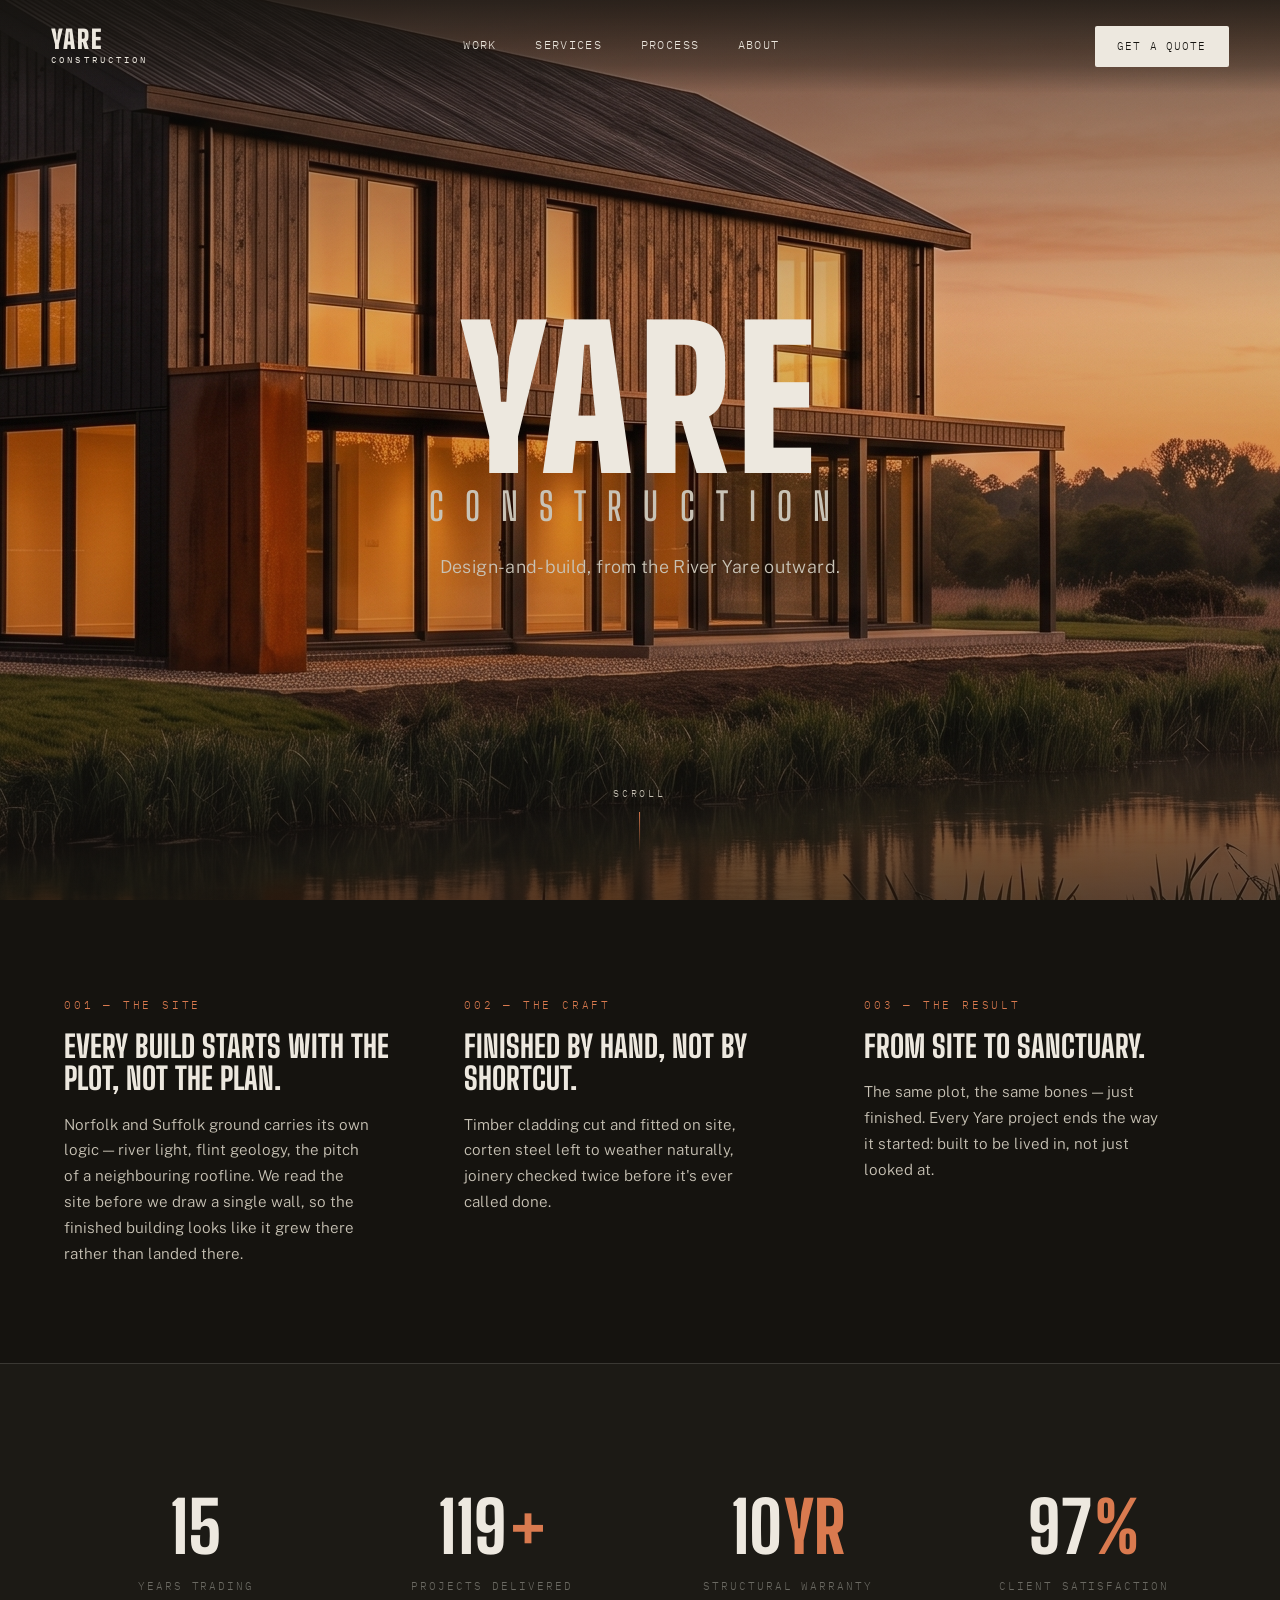
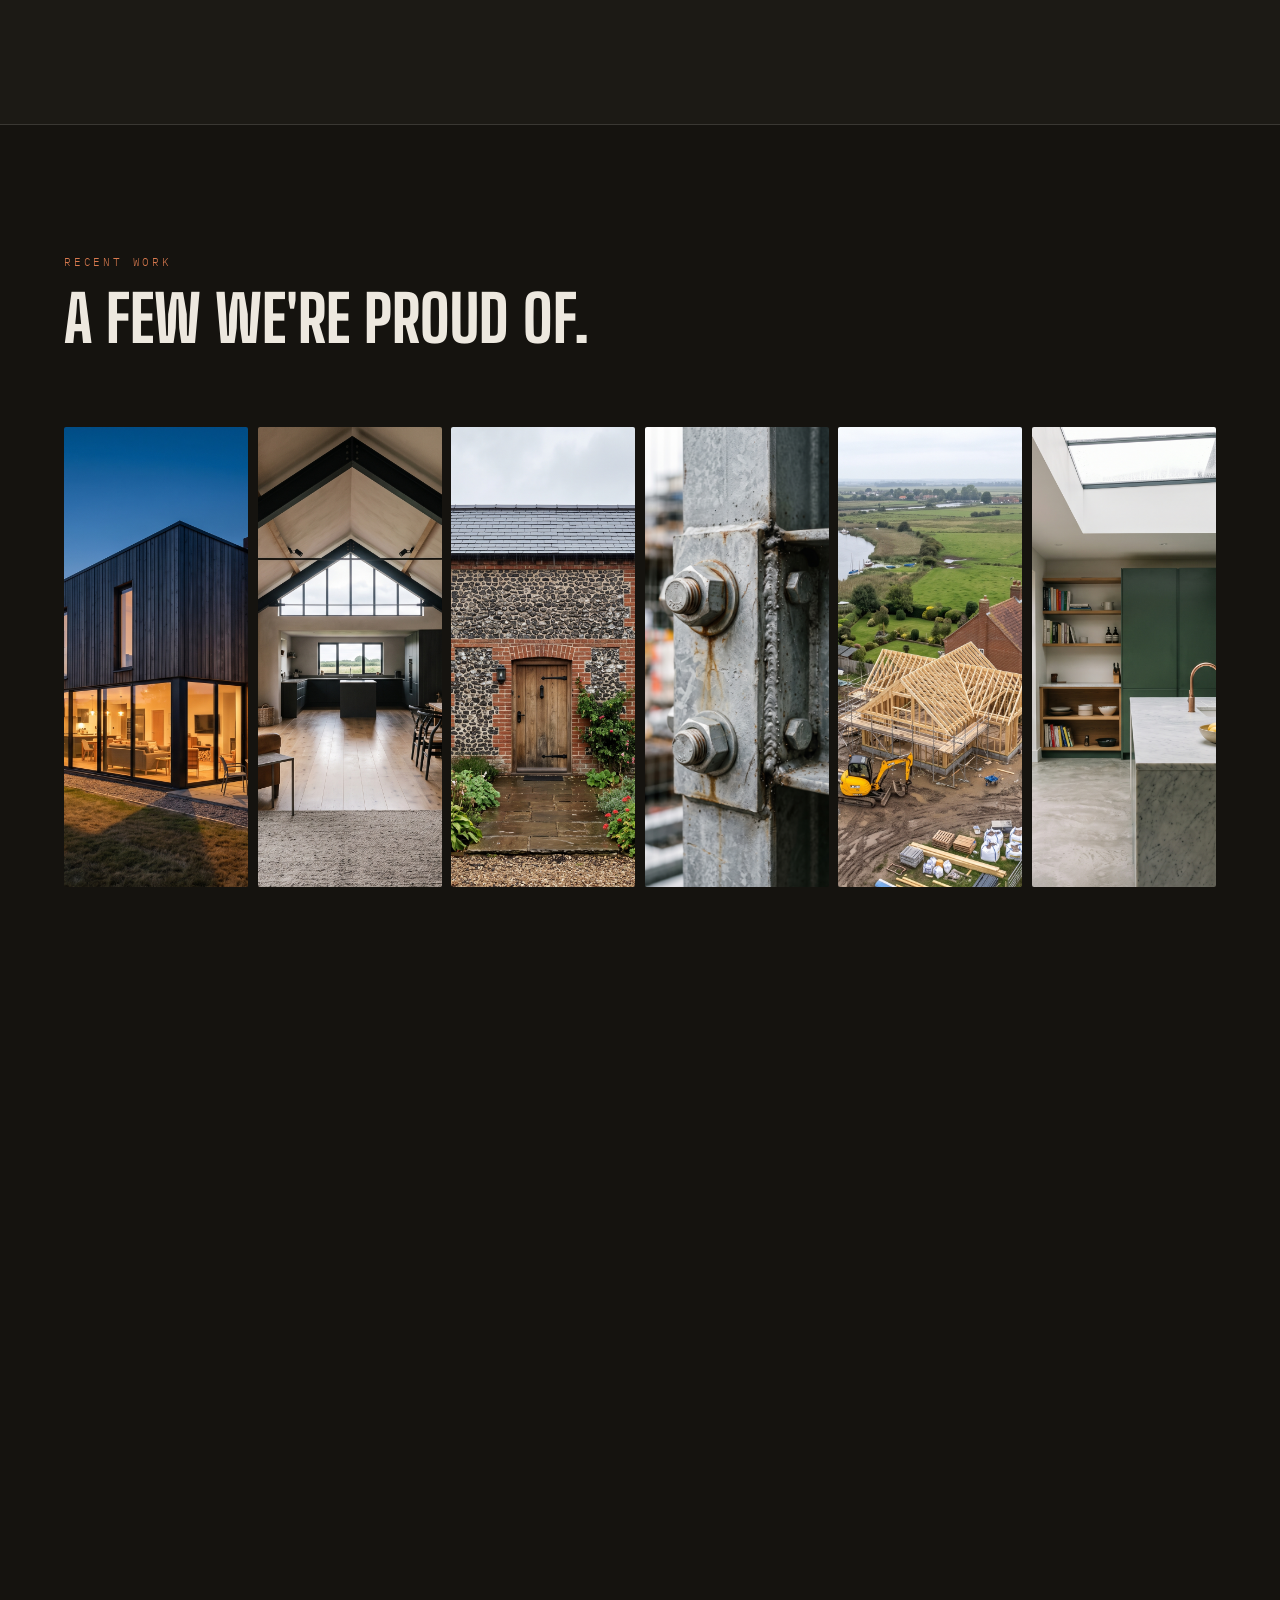
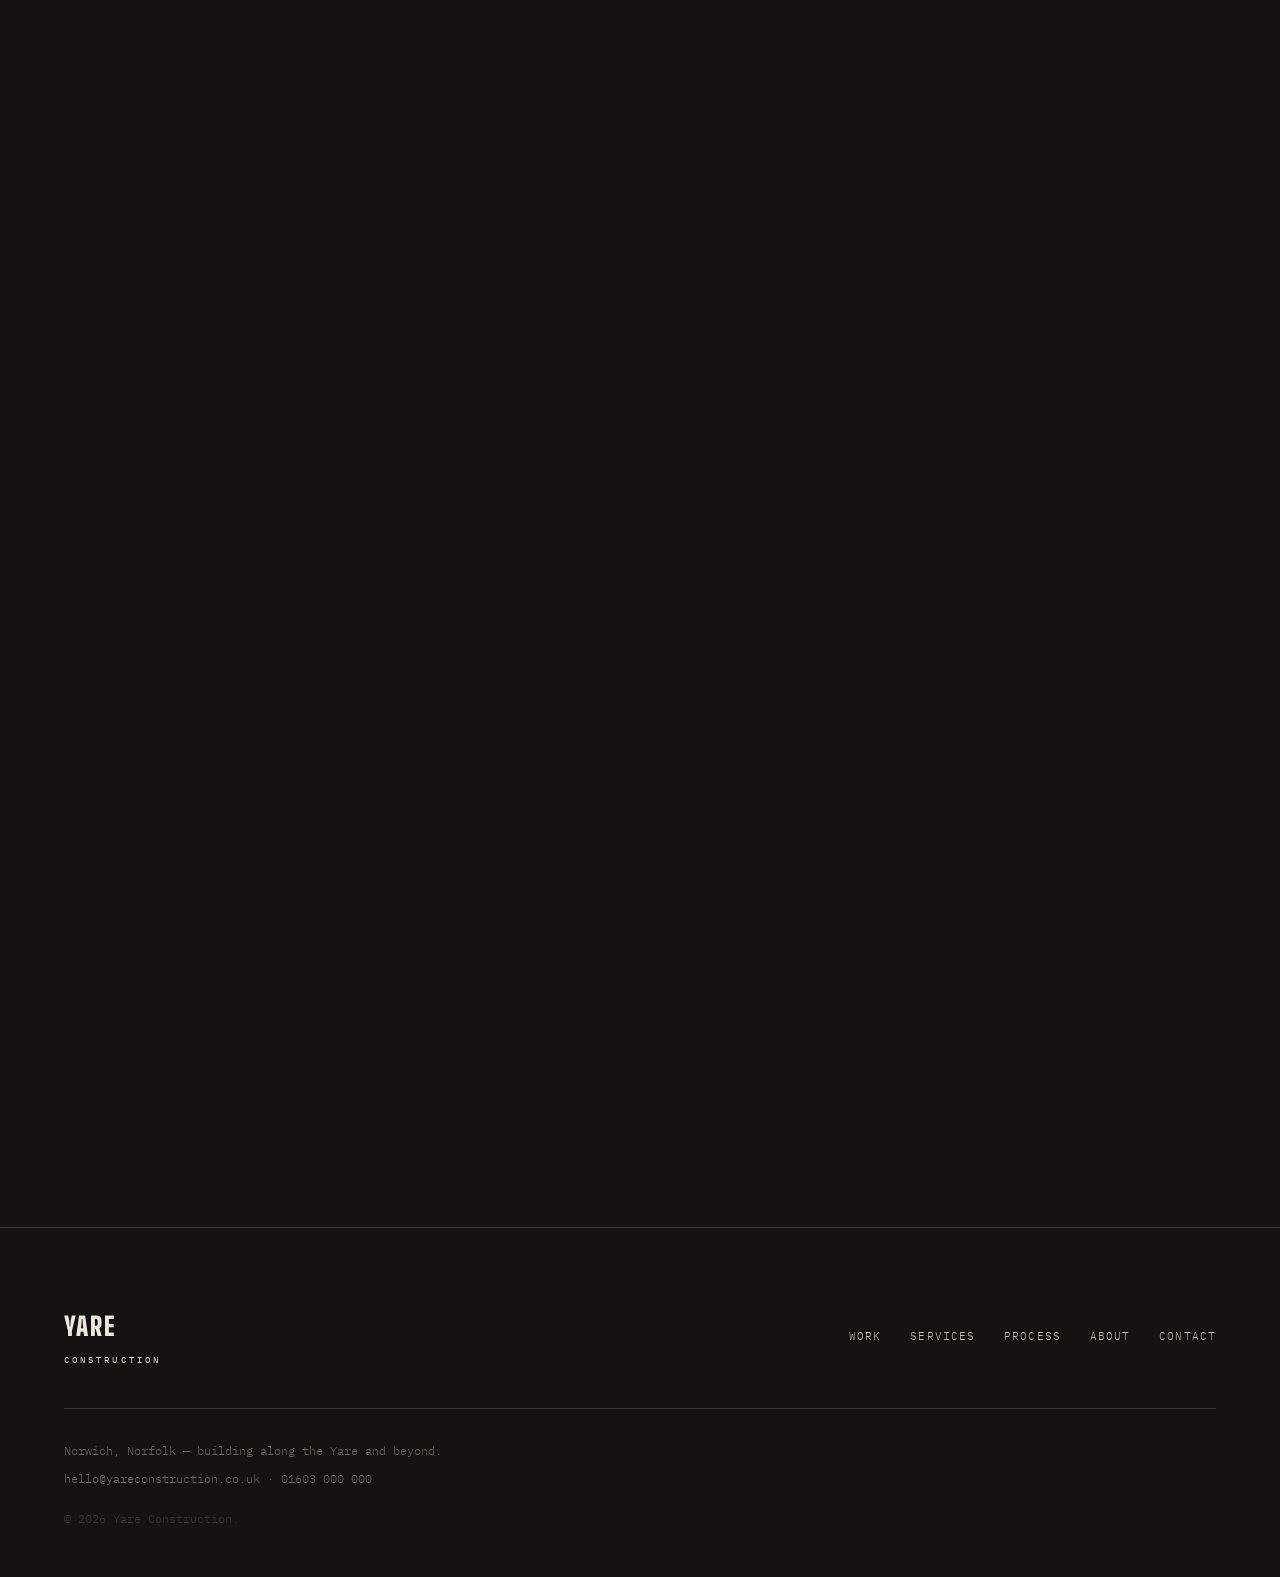
==== commit 02f71339: "Split Services, Process and About onto their own pages Homepage now covers Hero, Philosophy, Stats, " ====
--- a/index.html
+++ b/index.html
@@ -14,17 +14,17 @@
 
 <!-- ═══ HEADER ═══ -->
 <header id="site-header">
-  <a href="#top" class="logo">
+  <a href="index.html" class="logo">
     <span class="logo-main">YARE</span>
     <span class="logo-sub">CONSTRUCTION</span>
   </a>
   <nav class="site-nav">
-    <a href="#work">Work</a>
-    <a href="#services">Services</a>
-    <a href="#process">Process</a>
-    <a href="#about">About</a>
+    <a href="index.html#work">Work</a>
+    <a href="services.html">Services</a>
+    <a href="process.html">Process</a>
+    <a href="about.html">About</a>
   </nav>
-  <a href="#contact" class="btn-quote">Get a Quote</a>
+  <a href="index.html#contact" class="btn-quote">Get a Quote</a>
   <button id="nav-toggle" aria-label="Menu"><span></span><span></span><span></span></button>
 </header>
 <div id="nav-backdrop"></div>
@@ -51,9 +51,9 @@
 <!-- ═══ PHILOSOPHY (static, three-up) ═══ -->
 <section class="philosophy-section">
   <div class="philosophy-item reveal-item">
-    <div class="section-label-static">001 &mdash; THE FRAME</div>
-    <h2 class="philosophy-heading">Every build starts with steel.</h2>
-    <p>Portal frames and precision-cut timber studwork, engineered and signed off before a single board goes up. What you can't see is what keeps the building honest for the next fifty years.</p>
+    <div class="section-label-static">001 &mdash; THE SITE</div>
+    <h2 class="philosophy-heading">Every build starts with the plot, not the plan.</h2>
+    <p>Norfolk and Suffolk ground carries its own logic &mdash; river light, flint geology, the pitch of a neighbouring roofline. We read the site before we draw a single wall, so the finished building looks like it grew there rather than landed there.</p>
   </div>
   <div class="philosophy-item reveal-item">
     <div class="section-label-static">002 &mdash; THE CRAFT</div>
@@ -90,73 +90,6 @@
         <div class="stat-number" data-decimals="0">98</div>
         <div class="stat-suffix">%</div>
         <div class="stat-label">Client Satisfaction</div>
-      </div>
-    </div>
-  </section>
-
-  <!-- SERVICES -->
-  <section id="services" class="services-section">
-    <div class="services-head reveal-item">
-      <div class="section-label-static">WHAT WE BUILD</div>
-      <h2 class="big-heading">Four ways in.</h2>
-    </div>
-
-    <div class="service-row align-left reveal-item">
-      <div class="service-num">01</div>
-      <div class="service-copy">
-        <h3>Extensions &amp; Additions</h3>
-        <p>Single and double-storey extensions designed to read as part of the original house &mdash; not bolted onto it.</p>
-      </div>
-    </div>
-    <div class="service-row align-right reveal-item">
-      <div class="service-num">02</div>
-      <div class="service-copy">
-        <h3>New Builds</h3>
-        <p>Ground-up self-builds across Norfolk and Suffolk, from steel frame to final coat of paint.</p>
-      </div>
-    </div>
-    <div class="service-row align-left reveal-item">
-      <div class="service-num">03</div>
-      <div class="service-copy">
-        <h3>Renovations &amp; Restorations</h3>
-        <p>Period cottages and farmhouses, brought back to standard without losing what made them worth restoring.</p>
-      </div>
-    </div>
-    <div class="service-row align-right reveal-item">
-      <div class="service-num">04</div>
-      <div class="service-copy">
-        <h3>Design &amp; Planning</h3>
-        <p>In-house drawings, planning applications and building regulations &mdash; one team, start to finish.</p>
-      </div>
-    </div>
-  </section>
-
-  <!-- PROCESS -->
-  <section id="process" class="process-section">
-    <div class="process-head reveal-item">
-      <div class="section-label-static">HOW WE WORK</div>
-      <h2 class="big-heading">Site to handover.</h2>
-    </div>
-    <div class="process-grid">
-      <div class="process-step reveal-item">
-        <div class="process-num">01</div>
-        <h3>Consult</h3>
-        <p>A site visit and an honest conversation about scope, budget and timeline.</p>
-      </div>
-      <div class="process-step reveal-item">
-        <div class="process-num">02</div>
-        <h3>Design</h3>
-        <p>Drawings, planning and building regs handled in-house before a spade goes in the ground.</p>
-      </div>
-      <div class="process-step reveal-item">
-        <div class="process-num">03</div>
-        <h3>Build</h3>
-        <p>A small, direct team on site &mdash; no subcontractor chains, no guesswork.</p>
-      </div>
-      <div class="process-step reveal-item">
-        <div class="process-num">04</div>
-        <h3>Handover</h3>
-        <p>A finished building, a full spec sheet, and a number you can still call.</p>
       </div>
     </div>
   </section>
@@ -192,18 +125,6 @@
         <img src="images/gallery_06_kitchen_extension.jpg" alt="Kitchen extension interior with glazed roof lantern">
         <figcaption>Kitchen Extension &mdash; Glazed Roof Lantern</figcaption>
       </figure>
-    </div>
-  </section>
-
-  <!-- ABOUT / CRAFT -->
-  <section id="about" class="about-section">
-    <div class="about-copy reveal-item">
-      <div class="section-label-static">WHO WE ARE</div>
-      <h2 class="big-heading">Built the way we'd build for ourselves.</h2>
-      <p>Yare Construction is a small design-and-build team working across Norfolk and Suffolk. We keep projects small enough that the people who draw them are the people who build them &mdash; no call centres, no handoffs between departments that have never met. Every job gets the same level of attention, whether it's a single-storey extension or a ground-up build on the river.</p>
-    </div>
-    <div class="about-image reveal-item">
-      <img src="images/gallery_07_craft_detail.jpg" alt="Builder's hands marking up a blueprint on site">
     </div>
   </section>
 
@@ -256,14 +177,6 @@
         </div>
       </div>
     </div>
-  </section>
-
-  <!-- TRUST BADGES -->
-  <section class="badges-strip reveal-item">
-    <span>FULLY INSURED &middot; &pound;5M PUBLIC LIABILITY</span>
-    <span>15 YEARS TRADING</span>
-    <span>LOCAL TO NORFOLK &amp; SUFFOLK</span>
-    <span>FREE NO-OBLIGATION QUOTE</span>
   </section>
 
   <!-- CTA / CONTACT -->
@@ -314,11 +227,11 @@
         <span class="logo-sub">CONSTRUCTION</span>
       </div>
       <nav class="footer-nav">
-        <a href="#work">Work</a>
-        <a href="#services">Services</a>
-        <a href="#process">Process</a>
-        <a href="#about">About</a>
-        <a href="#contact">Contact</a>
+        <a href="index.html#work">Work</a>
+        <a href="services.html">Services</a>
+        <a href="process.html">Process</a>
+        <a href="about.html">About</a>
+        <a href="index.html#contact">Contact</a>
       </nav>
     </div>
     <div class="footer-bottom">
--- a/css/style.css
+++ b/css/style.css
@@ -182,6 +182,9 @@
 }
 .services-head, .process-head, .gallery-head, .testimonials-head, .cta-head { margin-bottom: clamp(3rem, 6vw, 5rem); }
 
+/* First section on a standalone page — clears the fixed header */
+.page-first { padding-top: clamp(8rem, 16vw, 11rem); }
+
 .service-row {
   display: flex; gap: clamp(2rem, 6vw, 6rem); align-items: flex-start;
   padding: clamp(2.2rem, 4vw, 3.2rem) 0; border-top: 1px solid var(--steel-dark);
@@ -291,17 +294,6 @@
   transition: background 0.3s ease, border-color 0.3s ease;
 }
 .testimonial-arrows button:hover { background: var(--corten); border-color: var(--corten); }
-
-/* ─── Badges strip ────────────────────────────────────────────────── */
-.badges-strip {
-  display: flex; flex-wrap: wrap; justify-content: center; gap: clamp(1.5rem, 4vw, 4rem);
-  padding: clamp(2.5rem, 5vw, 3.5rem) 1.5rem; background: var(--soot-2);
-  border-top: 1px solid var(--steel-dark); border-bottom: 1px solid var(--steel-dark);
-}
-.badges-strip span {
-  font-family: var(--font-mono); font-size: 0.68rem; letter-spacing: 0.14em;
-  text-transform: uppercase; color: var(--steel);
-}
 
 /* ─── CTA / Contact form ──────────────────────────────────────────── */
 .cta-head p { color: var(--chalk-dim); margin-top: 1rem; max-width: 48ch; }
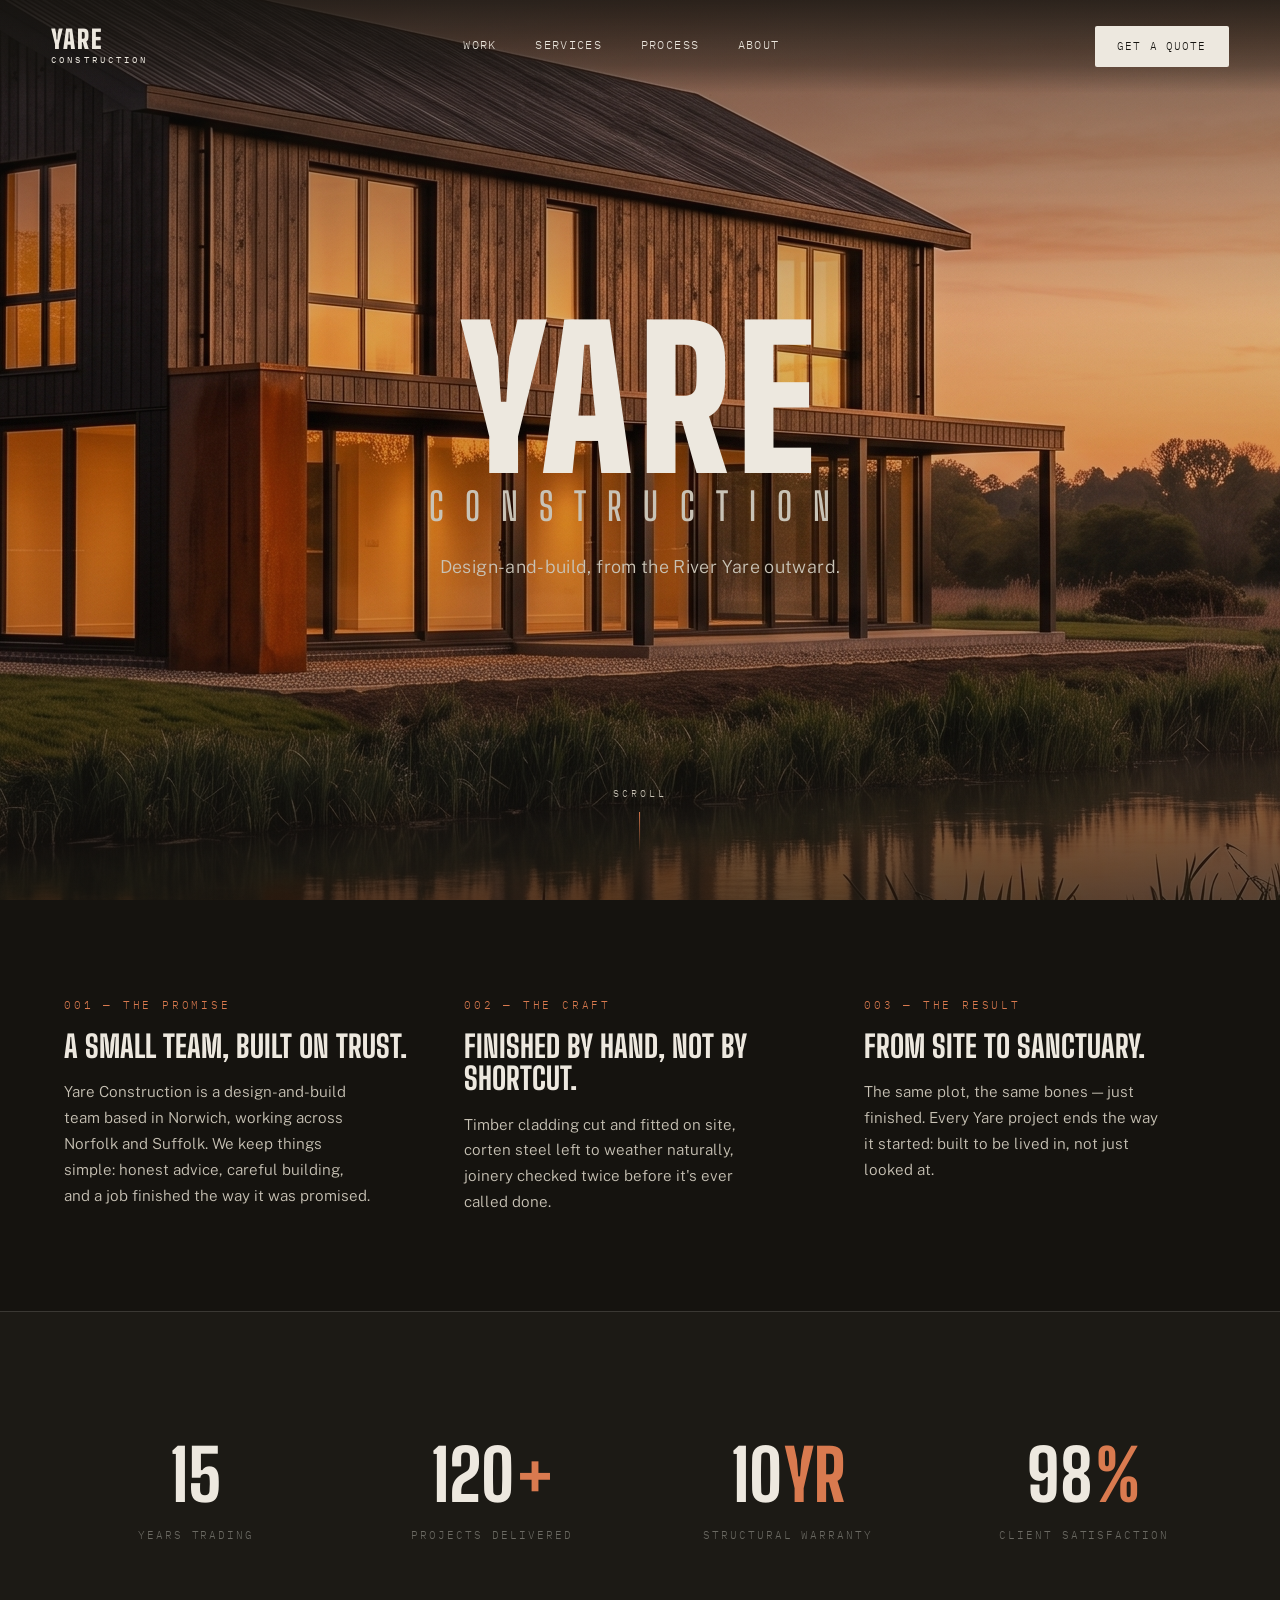
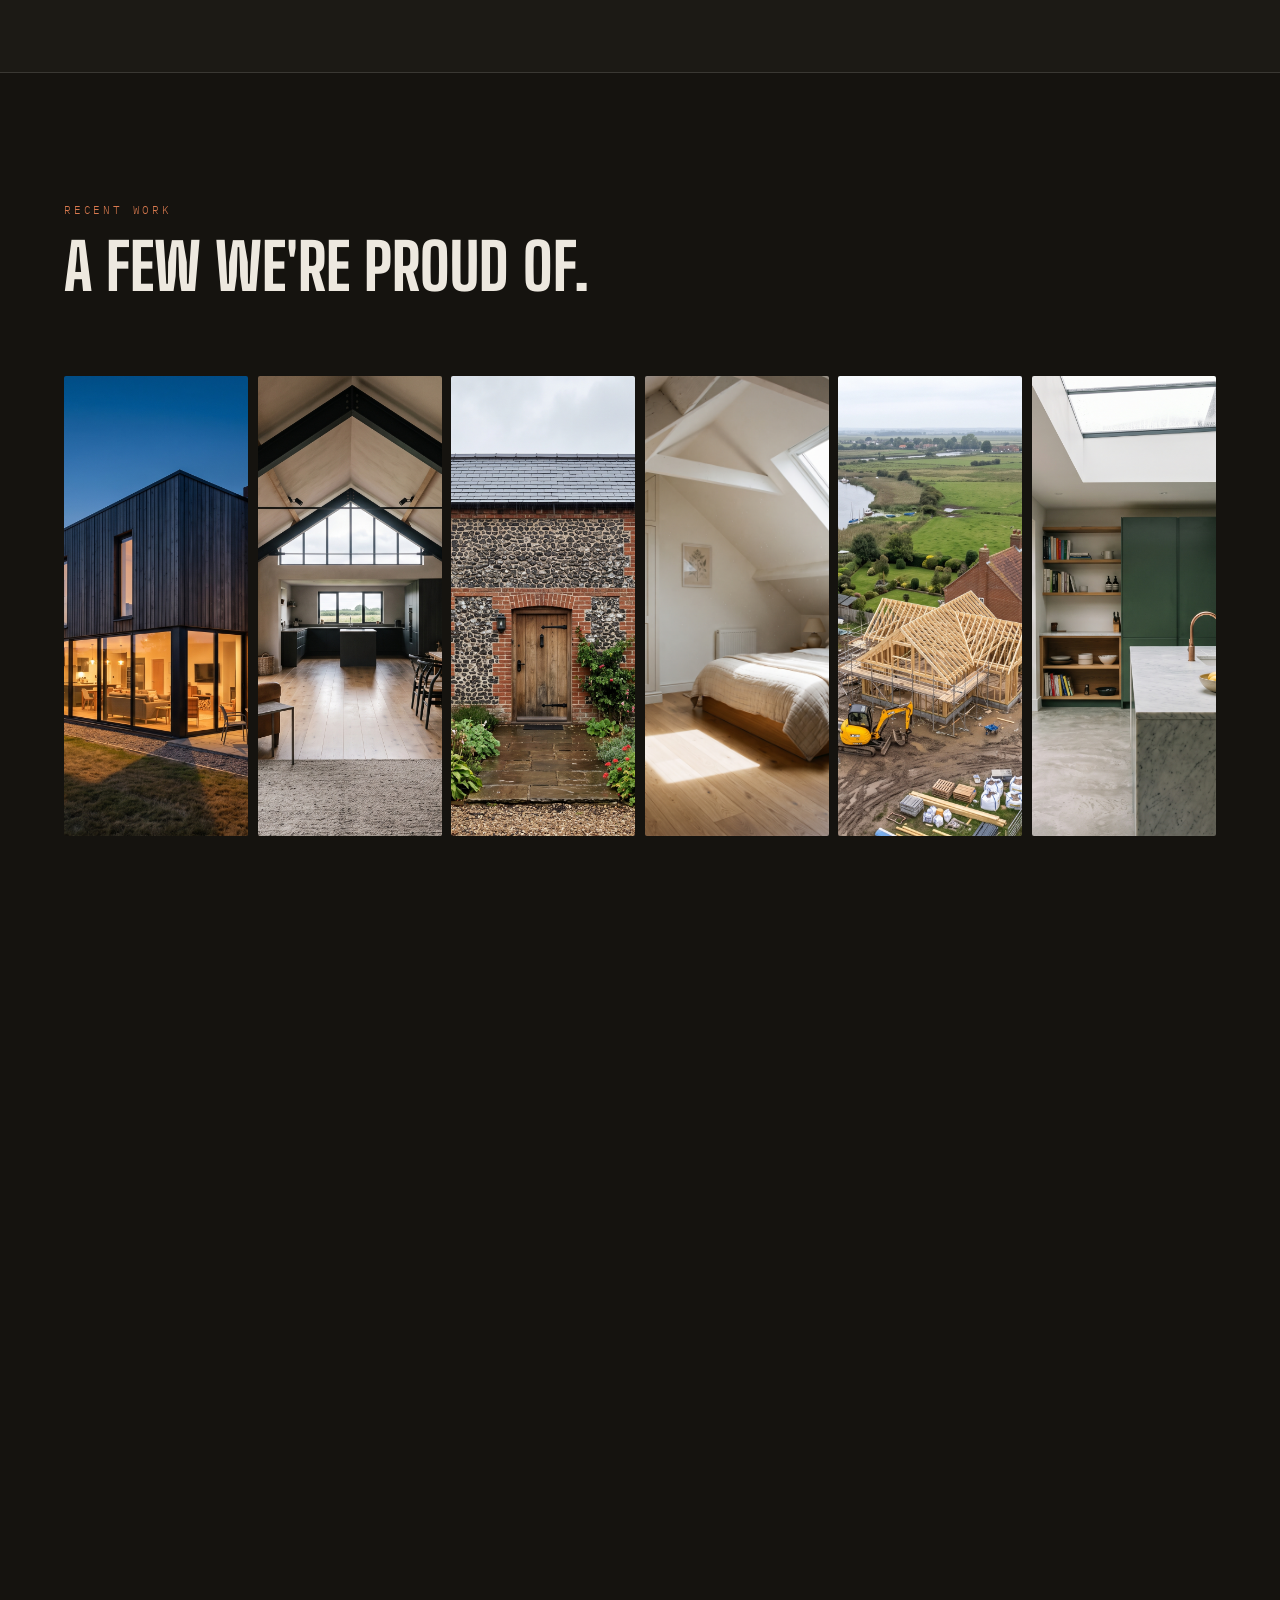
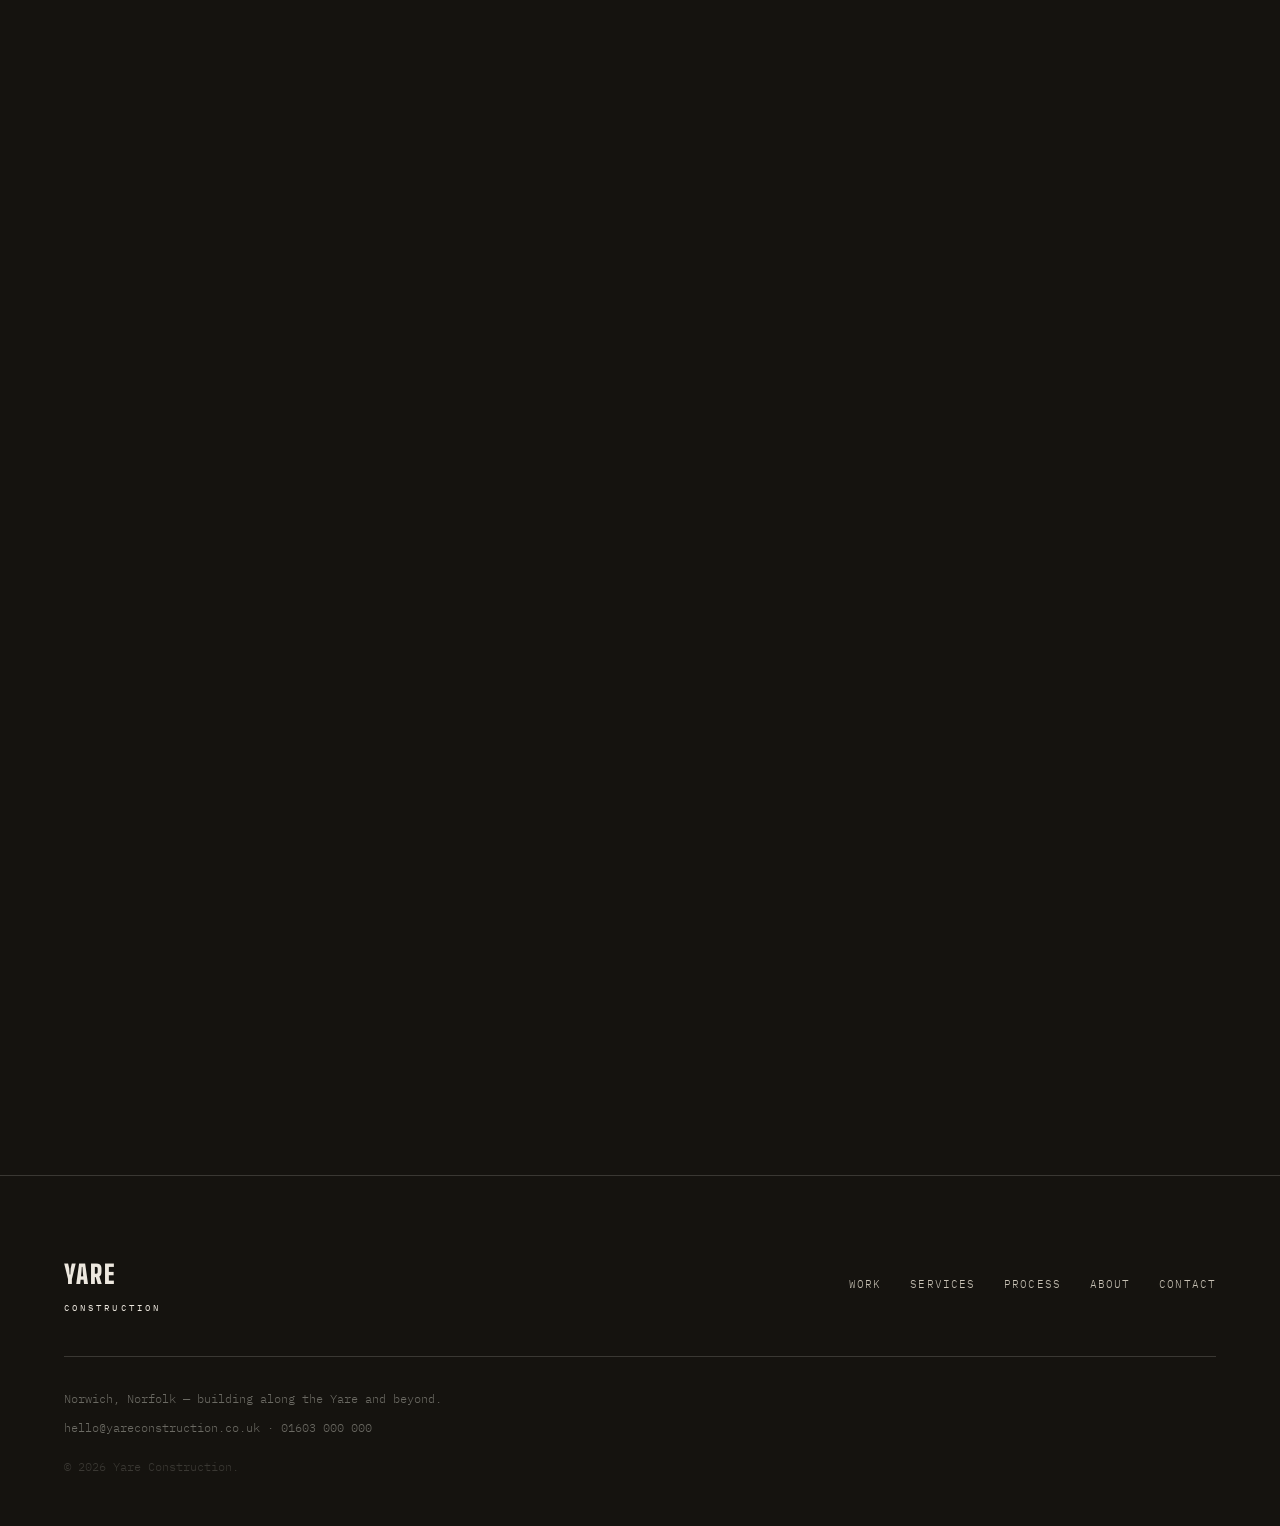
==== commit a10514f6: "Swap steel-detail gallery photo for a loft conversion, rewrite intro Loft conversions are a listed s" ====
--- a/index.html
+++ b/index.html
@@ -51,9 +51,9 @@
 <!-- ═══ PHILOSOPHY (static, three-up) ═══ -->
 <section class="philosophy-section">
   <div class="philosophy-item reveal-item">
-    <div class="section-label-static">001 &mdash; THE SITE</div>
-    <h2 class="philosophy-heading">Every build starts with the plot, not the plan.</h2>
-    <p>Norfolk and Suffolk ground carries its own logic &mdash; river light, flint geology, the pitch of a neighbouring roofline. We read the site before we draw a single wall, so the finished building looks like it grew there rather than landed there.</p>
+    <div class="section-label-static">001 &mdash; THE PROMISE</div>
+    <h2 class="philosophy-heading">A small team, built on trust.</h2>
+    <p>Yare Construction is a design-and-build team based in Norwich, working across Norfolk and Suffolk. We keep things simple: honest advice, careful building, and a job finished the way it was promised.</p>
   </div>
   <div class="philosophy-item reveal-item">
     <div class="section-label-static">002 &mdash; THE CRAFT</div>
@@ -114,8 +114,8 @@
         <figcaption>Flint &amp; Brick Restoration &mdash; South Norfolk</figcaption>
       </figure>
       <figure class="gallery-strip-item">
-        <img src="images/gallery_04_steel_detail.jpg" alt="Close-up of structural steel beam connection">
-        <figcaption>Structural Steel &mdash; Precision Engineering</figcaption>
+        <img src="images/gallery_08_loft_conversion.jpg" alt="Finished loft conversion bedroom with roof window and exposed rafters">
+        <figcaption>Loft Conversion &mdash; Norwich</figcaption>
       </figure>
       <figure class="gallery-strip-item">
         <img src="images/gallery_05_aerial_site.jpg" alt="Aerial view of a house extension under construction beside a river">
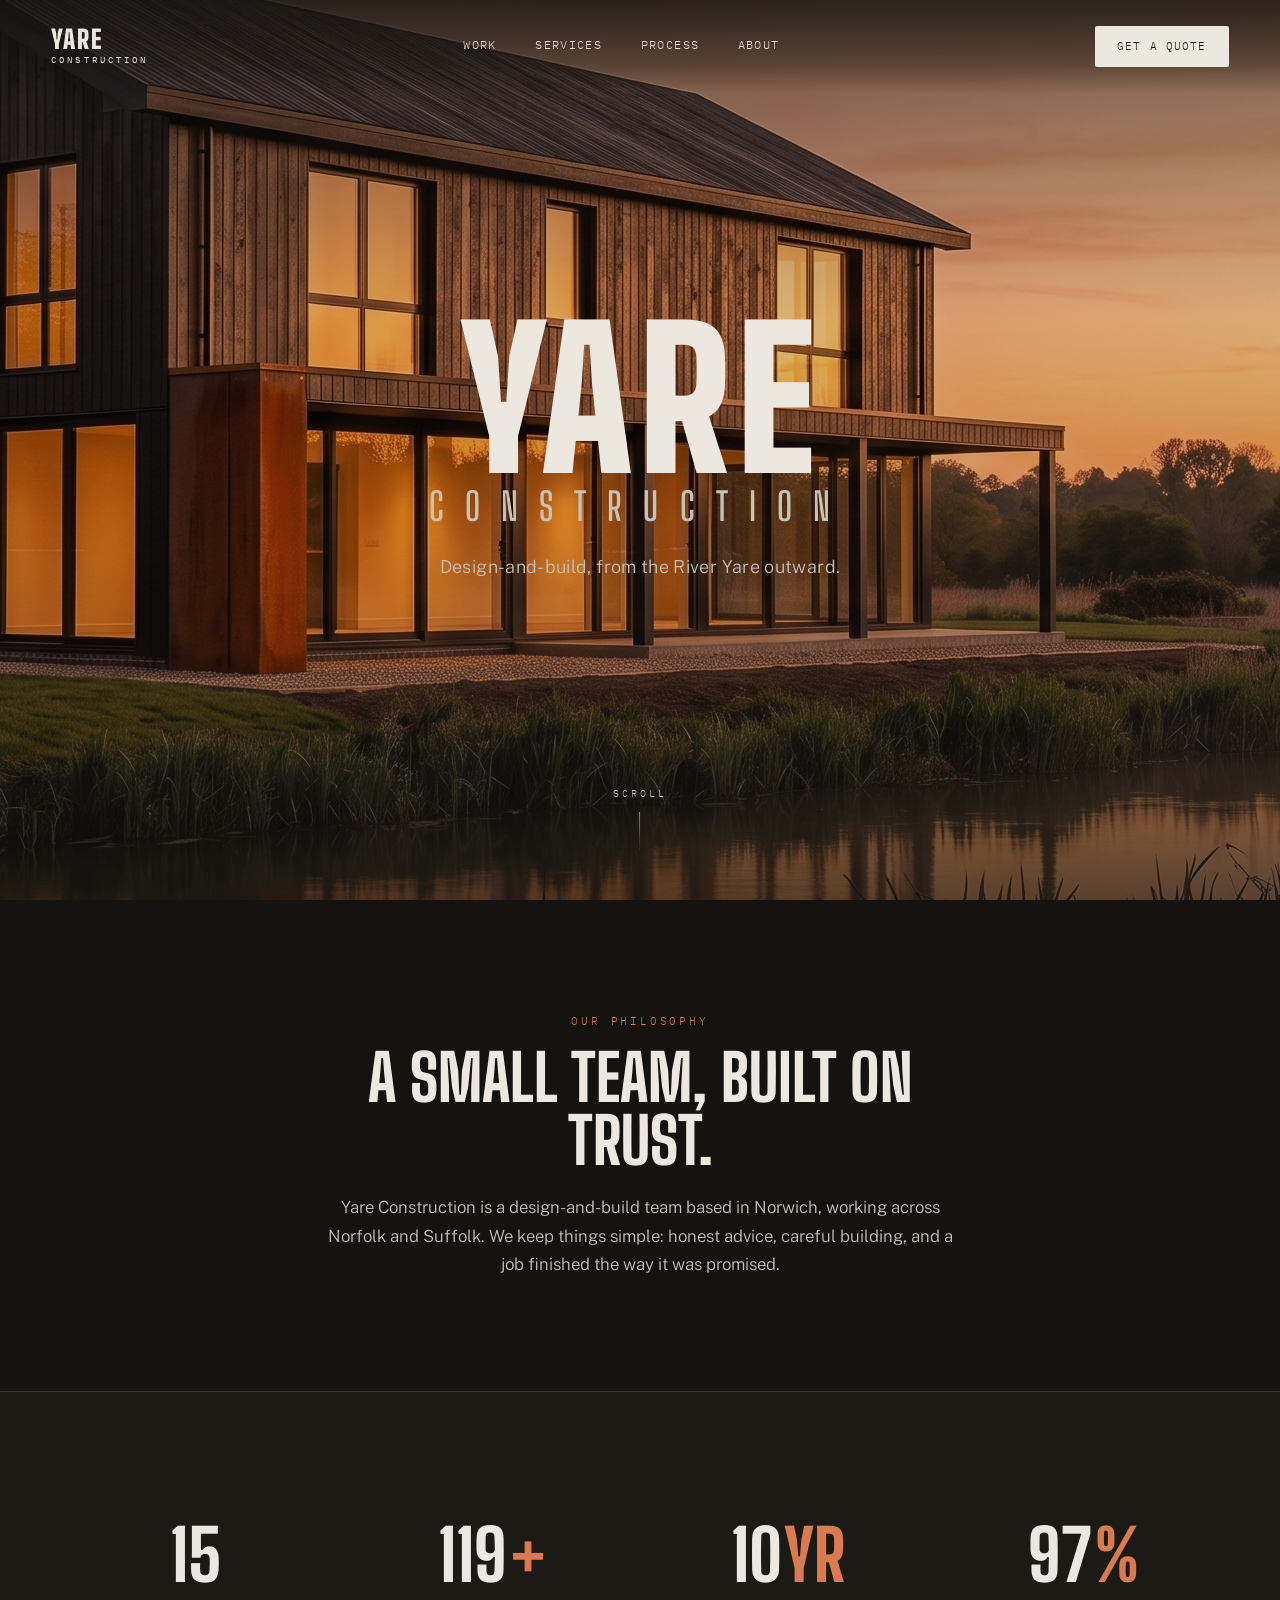
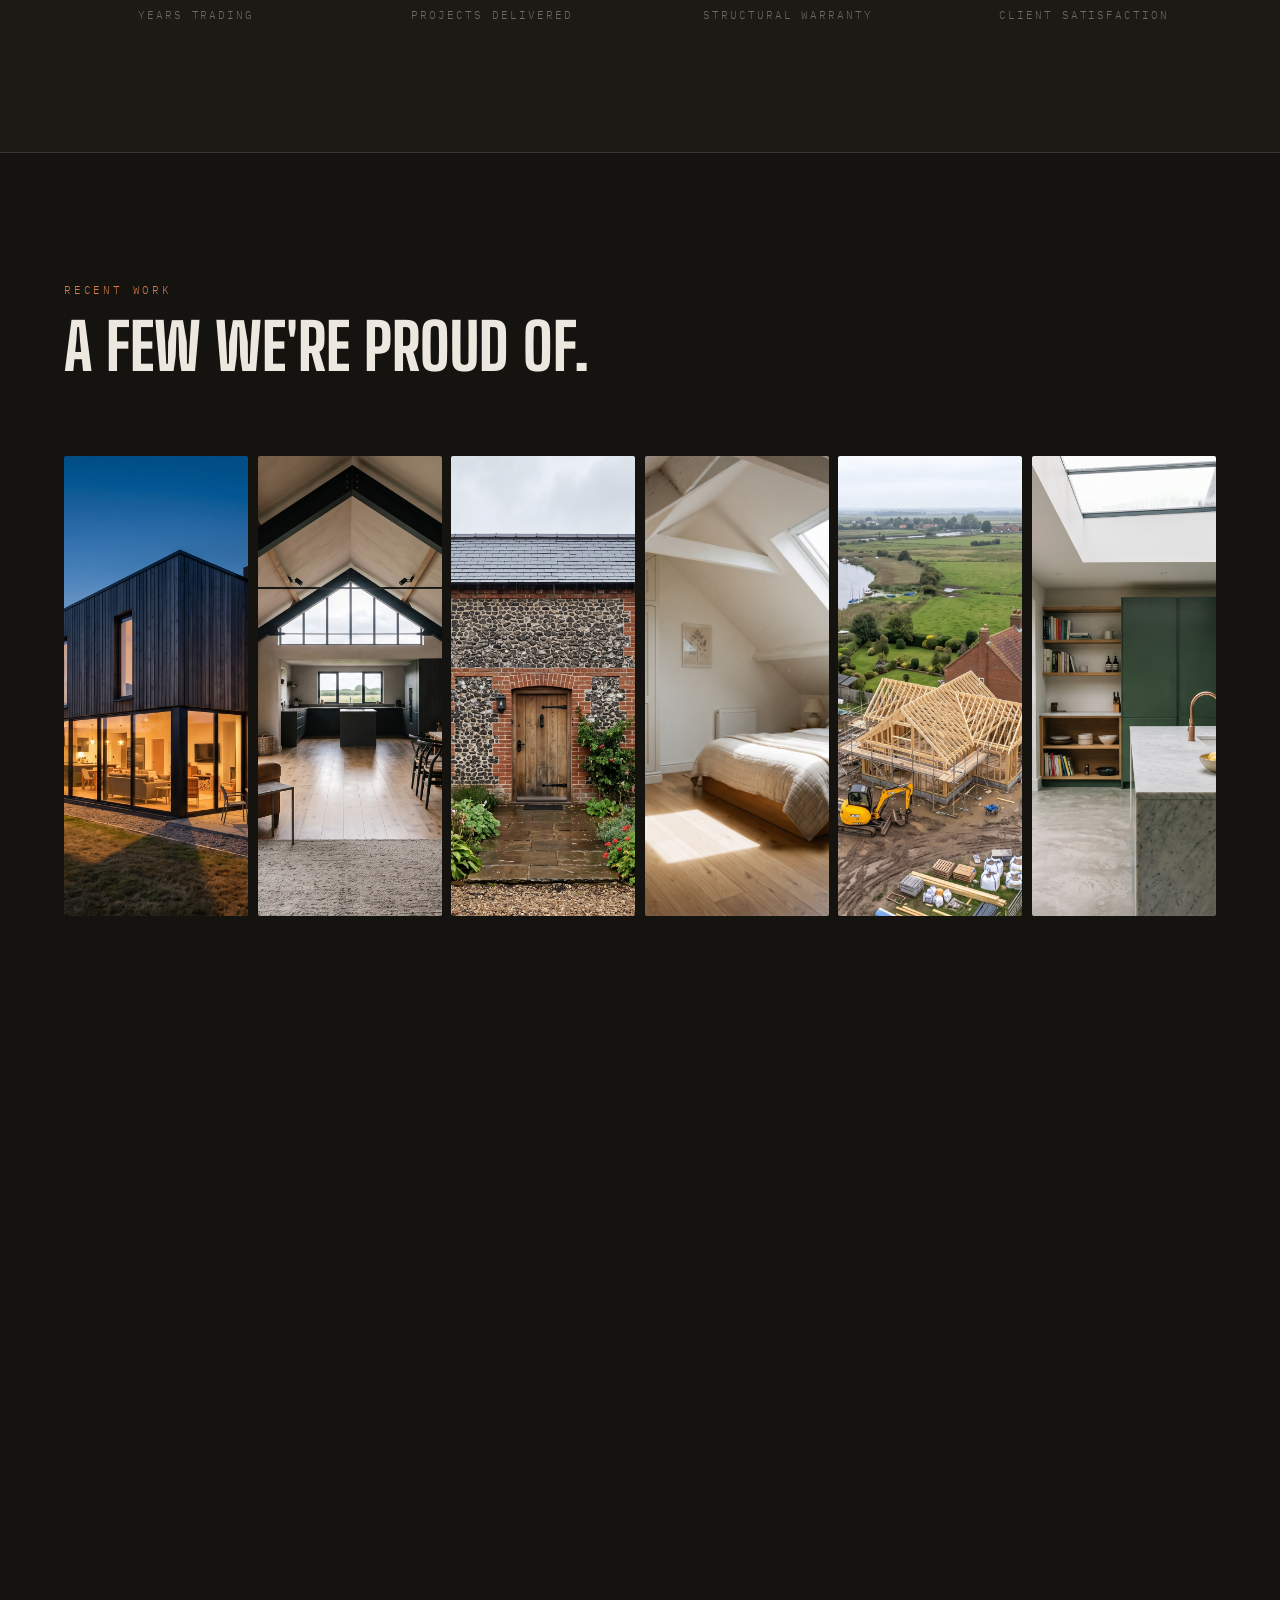
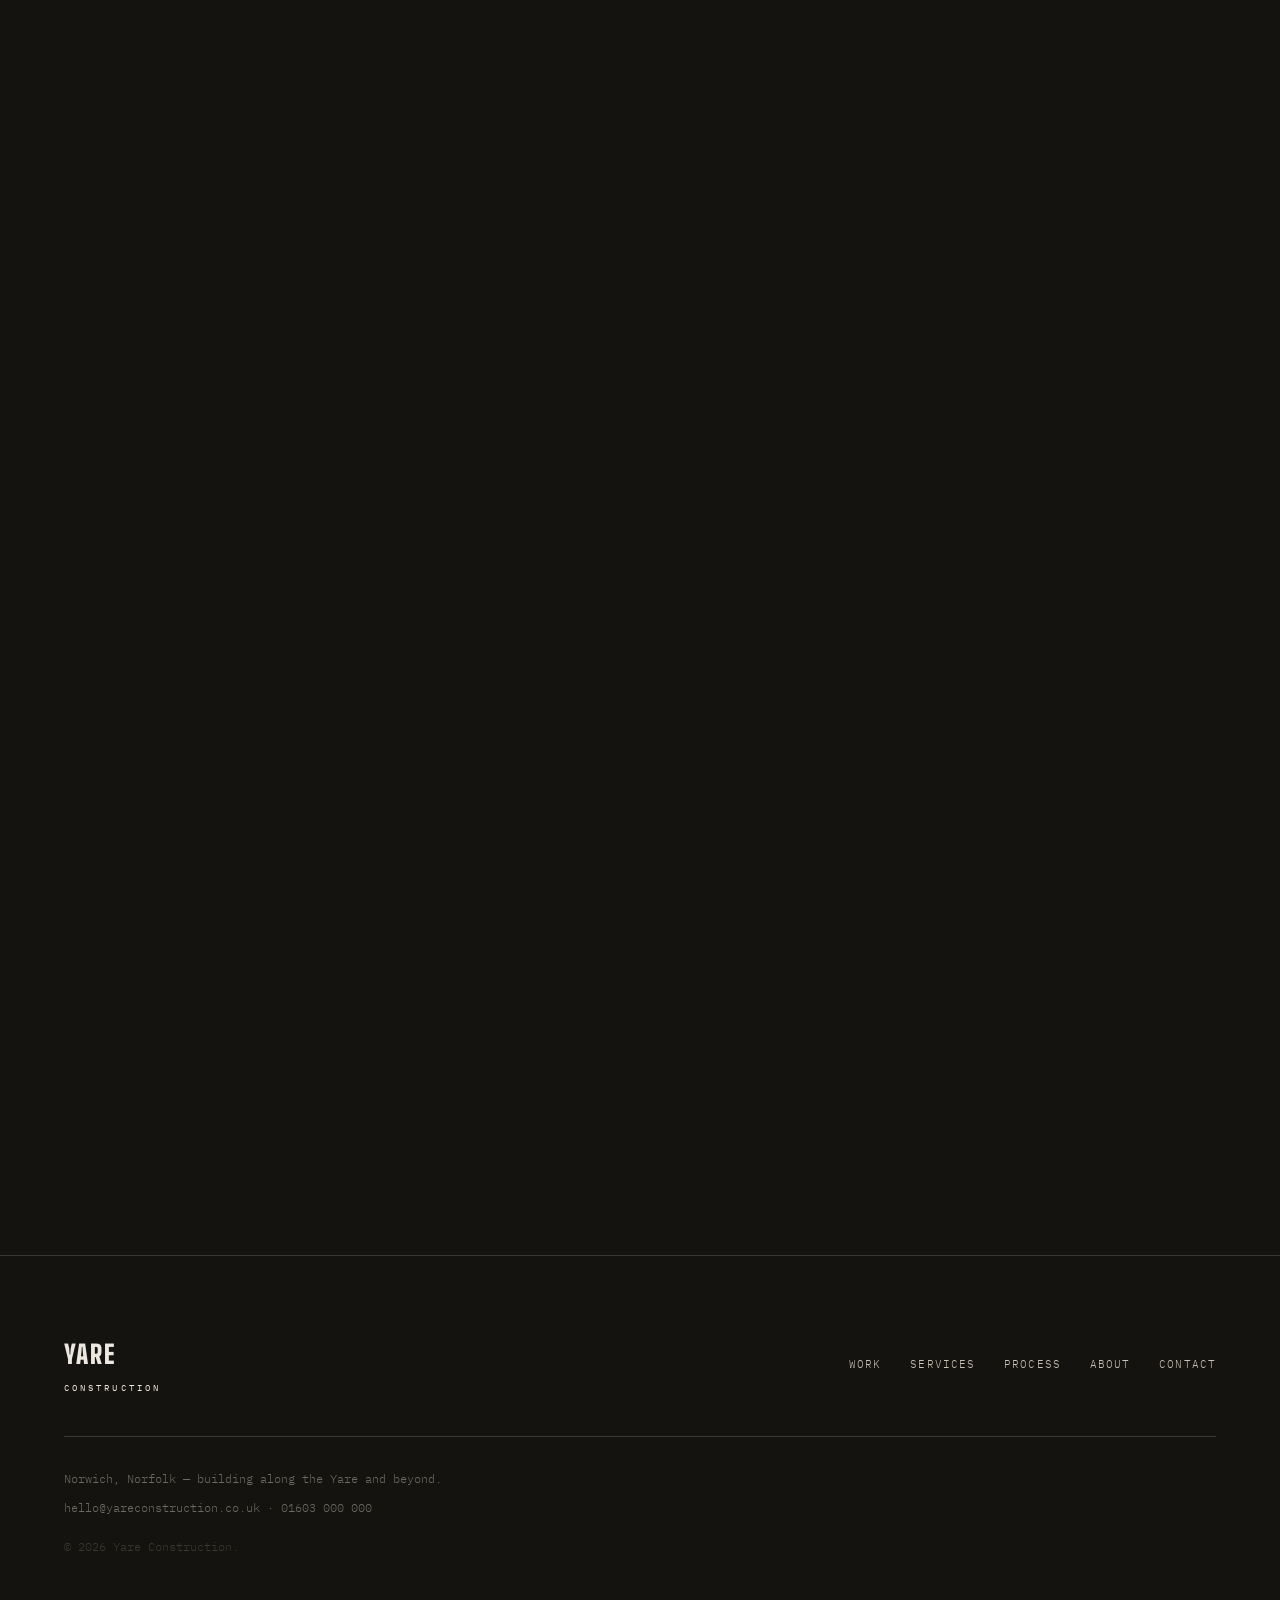
==== commit f1ad3b57: "Replace numbered 001/002/003 philosophy grid with a single intro block Drops the three-column "001 —" ====
--- a/index.html
+++ b/index.html
@@ -48,22 +48,12 @@
   </div>
 </section>
 
-<!-- ═══ PHILOSOPHY (static, three-up) ═══ -->
-<section class="philosophy-section">
-  <div class="philosophy-item reveal-item">
-    <div class="section-label-static">001 &mdash; THE PROMISE</div>
-    <h2 class="philosophy-heading">A small team, built on trust.</h2>
+<!-- ═══ INTRO (static, single centred block) ═══ -->
+<section class="intro-section">
+  <div class="intro-content reveal-item">
+    <div class="section-label-static">OUR PHILOSOPHY</div>
+    <h2 class="big-heading">A small team, built on trust.</h2>
     <p>Yare Construction is a design-and-build team based in Norwich, working across Norfolk and Suffolk. We keep things simple: honest advice, careful building, and a job finished the way it was promised.</p>
-  </div>
-  <div class="philosophy-item reveal-item">
-    <div class="section-label-static">002 &mdash; THE CRAFT</div>
-    <h2 class="philosophy-heading">Finished by hand, not by shortcut.</h2>
-    <p>Timber cladding cut and fitted on site, corten steel left to weather naturally, joinery checked twice before it's ever called done.</p>
-  </div>
-  <div class="philosophy-item reveal-item">
-    <div class="section-label-static">003 &mdash; THE RESULT</div>
-    <h2 class="philosophy-heading">From site to sanctuary.</h2>
-    <p>The same plot, the same bones &mdash; just finished. Every Yare project ends the way it started: built to be lived in, not just looked at.</p>
   </div>
 </section>
 
--- a/css/style.css
+++ b/css/style.css
@@ -128,18 +128,14 @@
   .hero-word, .hero-tagline, .hero-scroll-indicator { animation: none; opacity: 1; transform: none; }
 }
 
-/* ─── Philosophy (static three-up) ─────────────────────────────────── */
-.philosophy-section {
-  display: grid; grid-template-columns: repeat(3, 1fr); gap: clamp(2rem, 4vw, 3rem);
-  padding: clamp(4rem, 8vw, 6rem) clamp(1.5rem, 5vw, 5rem);
-  max-width: 1400px; margin: 0 auto;
-}
-.philosophy-heading {
-  font-family: var(--font-display); font-weight: 800; text-transform: uppercase;
-  font-size: clamp(1.6rem, 2.4vw, 2.2rem); line-height: 1.05; color: var(--chalk);
-  margin-bottom: 1rem;
-}
-.philosophy-item p { color: var(--chalk-dim); font-size: 0.95rem; max-width: 34ch; }
+/* ─── Intro (static, single centred block) ─────────────────────────── */
+.intro-section {
+  text-align: center;
+  padding: clamp(4rem, 9vw, 7rem) clamp(1.5rem, 5vw, 5rem);
+}
+.intro-content { max-width: 640px; margin: 0 auto; }
+.intro-content .big-heading { margin: 1rem 0 1.3rem; }
+.intro-content p { color: var(--chalk-dim); font-size: 1.05rem; }
 
 .section-label-static {
   font-family: var(--font-mono); font-size: 0.7rem; letter-spacing: 0.25em;
@@ -374,7 +370,6 @@
   #nav-toggle.open span:nth-child(3) { transform: translateY(-7px) rotate(-45deg); }
 
   .hero-section { height: 100svh; }
-  .philosophy-section { grid-template-columns: 1fr; gap: 2.5rem; }
 
   .stats-grid { grid-template-columns: repeat(2, 1fr); gap: 2.5rem; }
   .service-row, .service-row.align-right { flex-direction: column; text-align: left; gap: 1rem; }
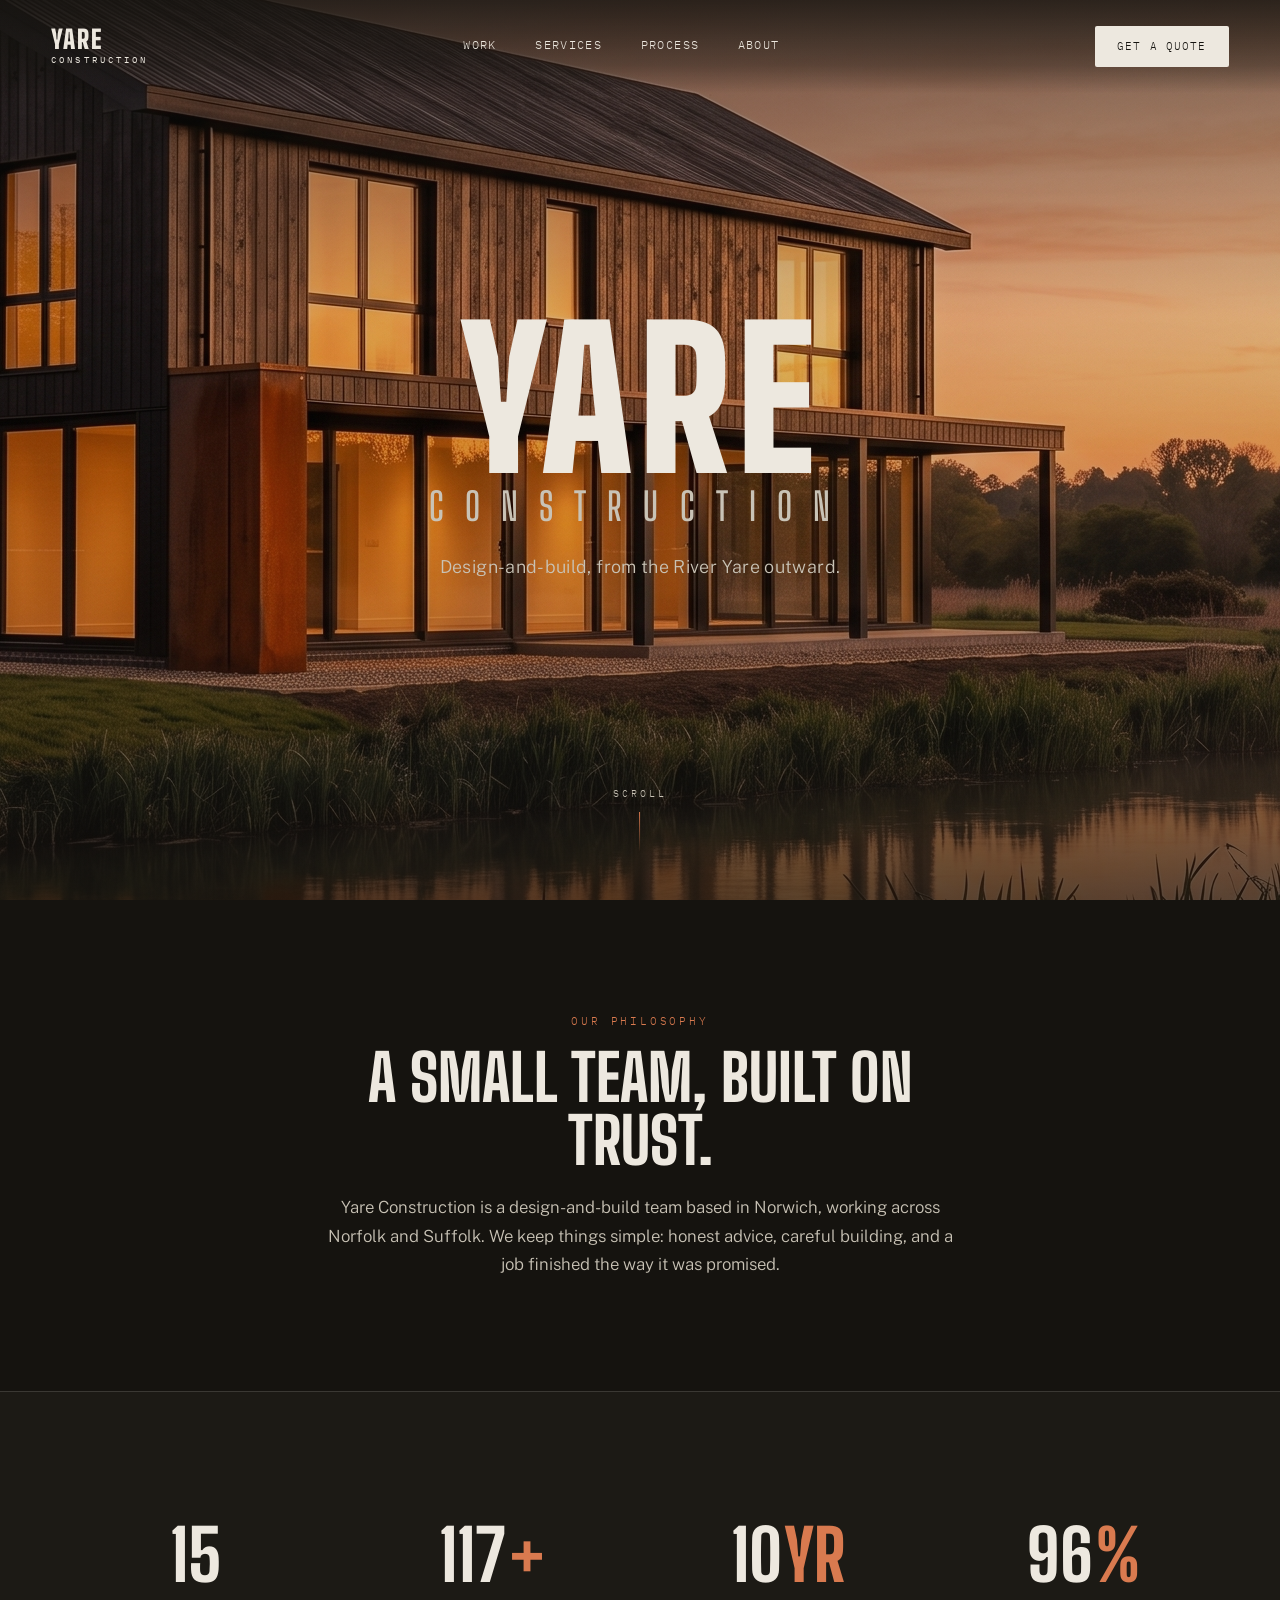
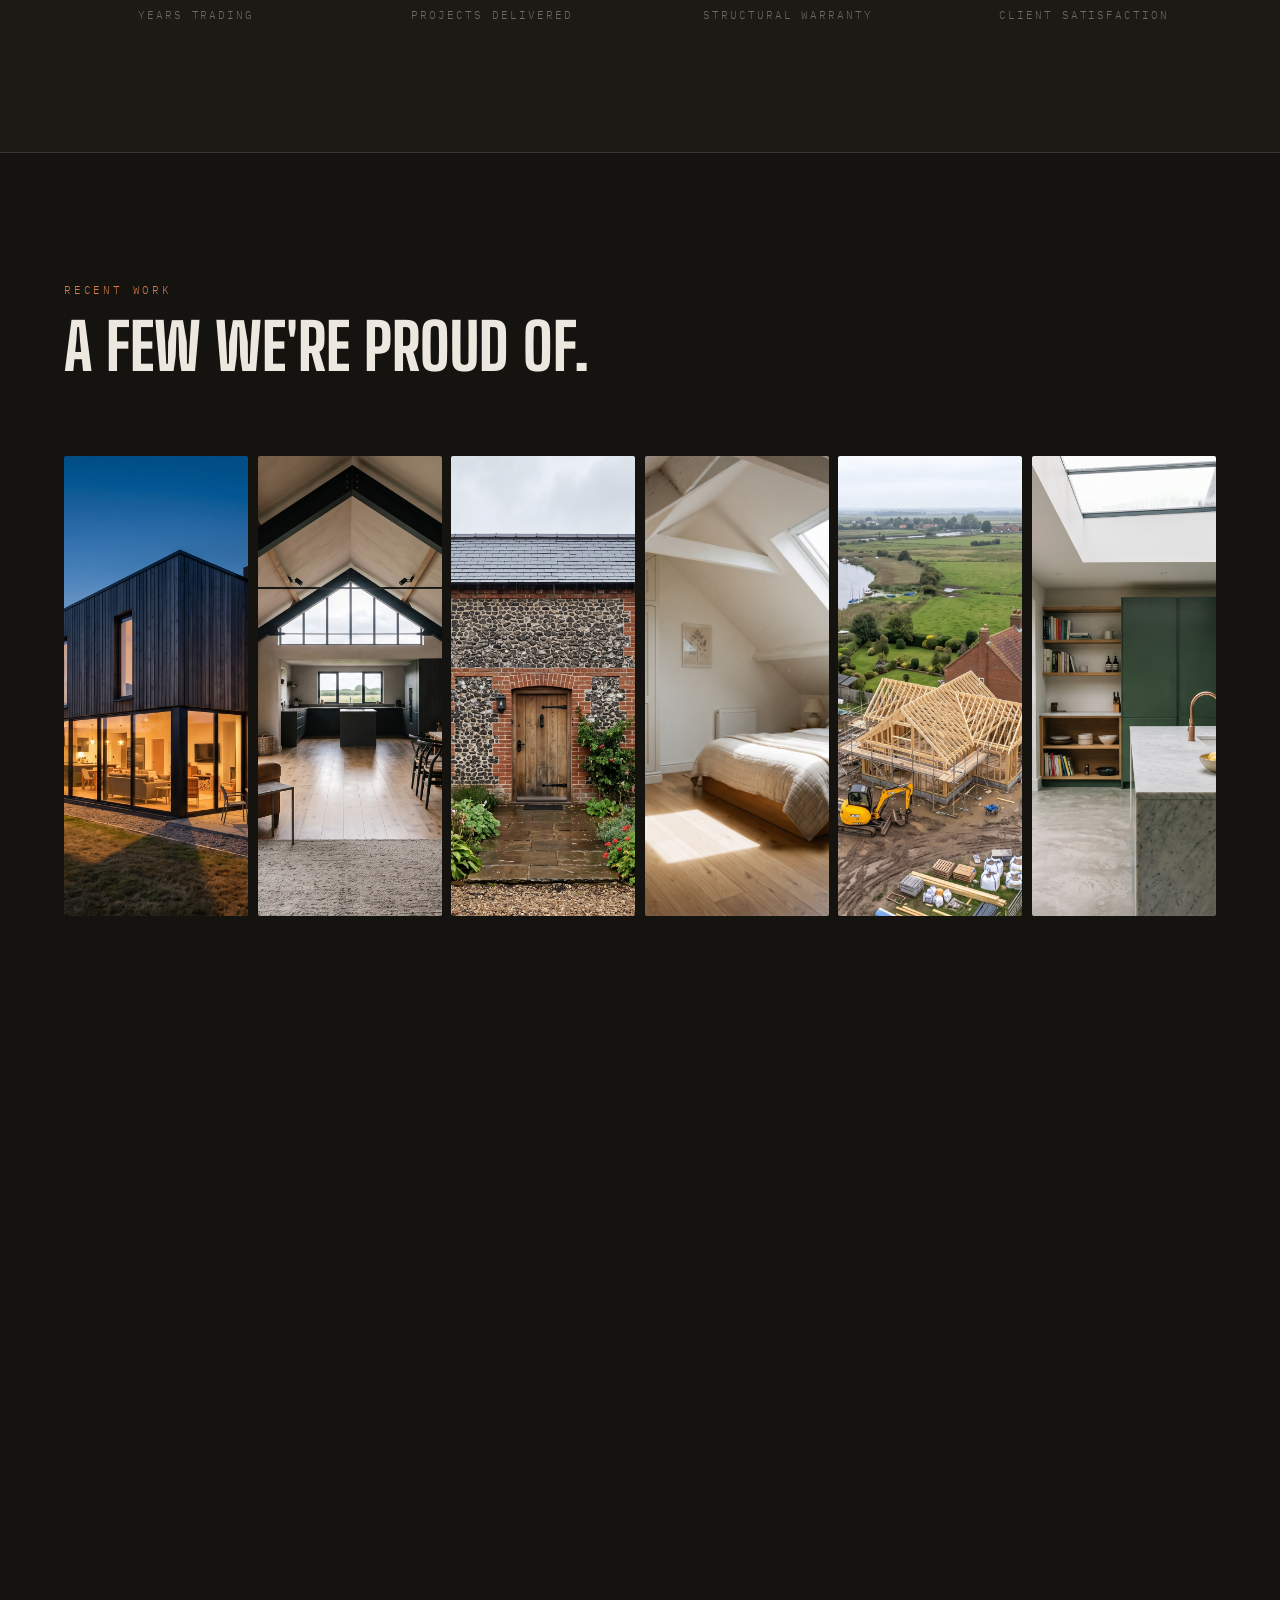
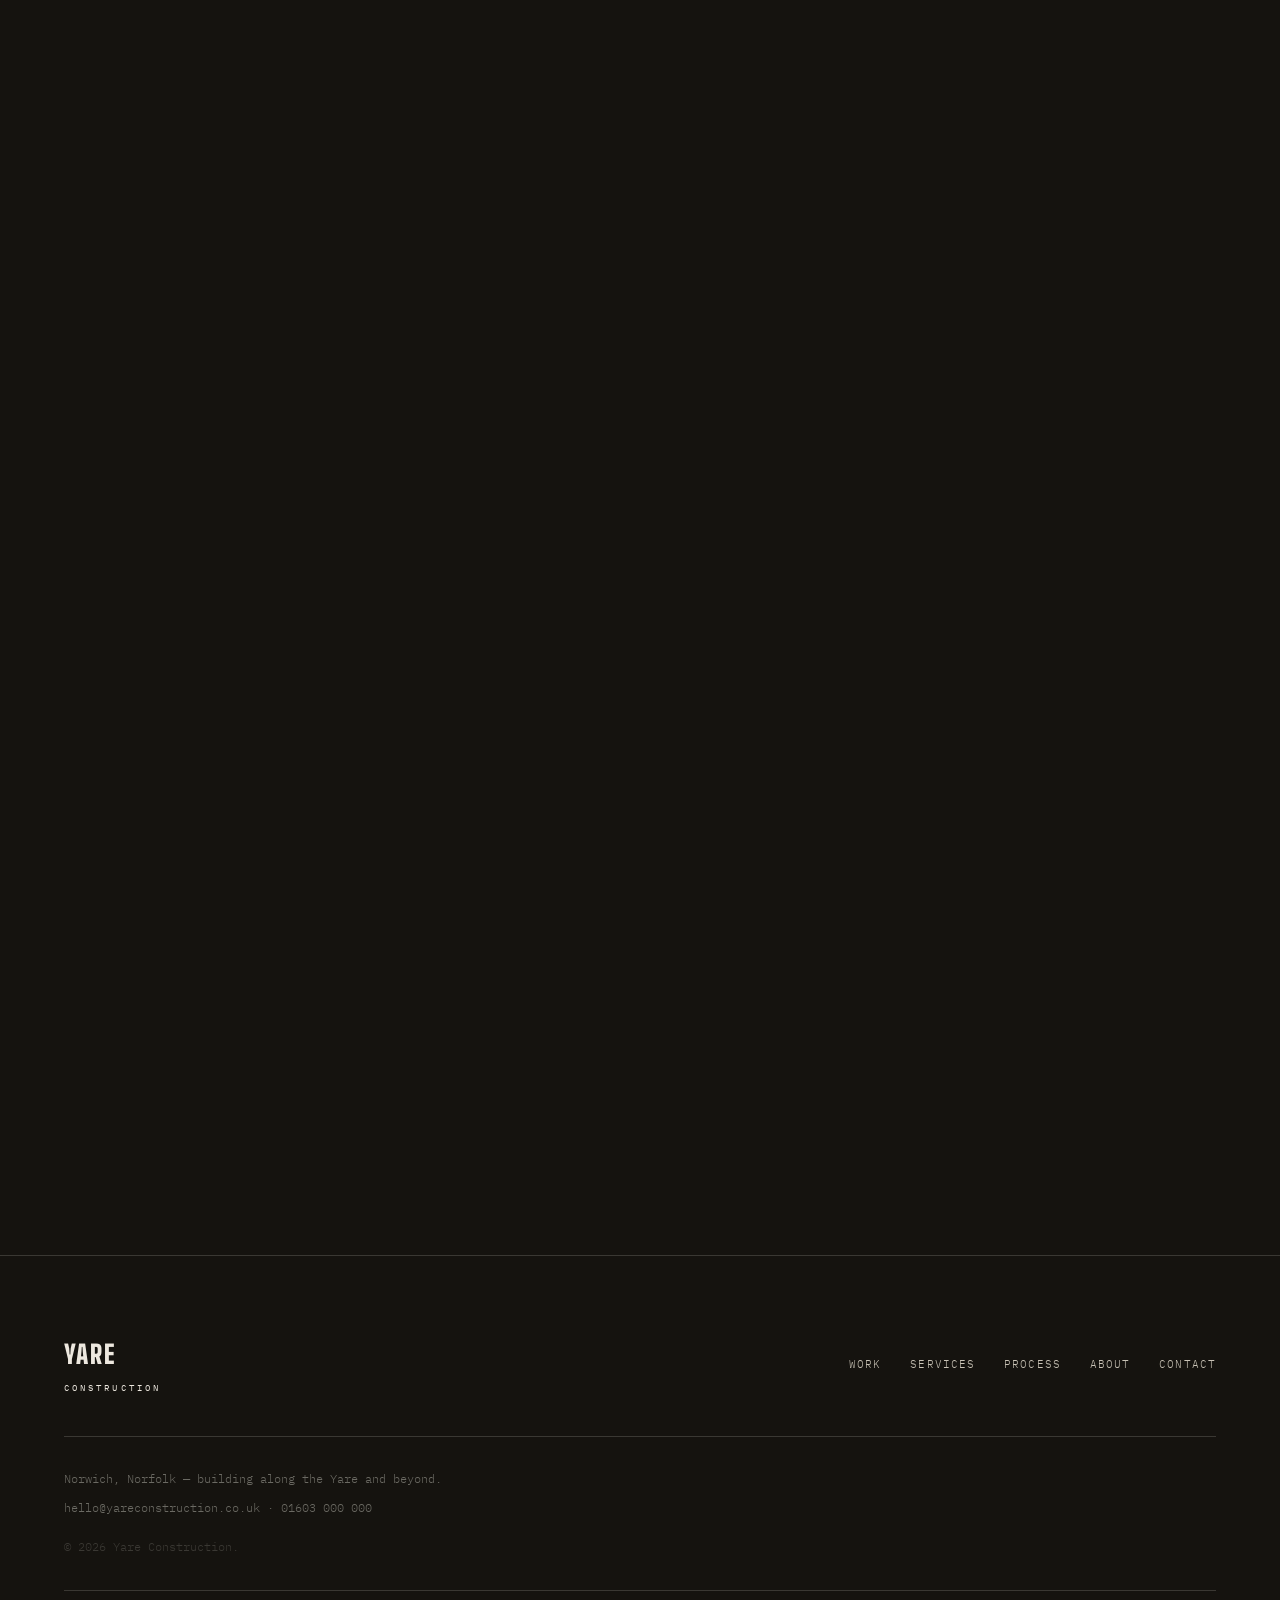
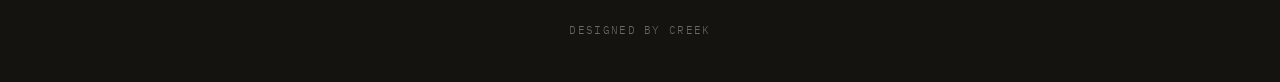
==== commit 431fc4ad: "Add subtle "Designed by Creek" footer credit on all pages Centred, muted text link to wearecreek.co." ====
--- a/index.html
+++ b/index.html
@@ -229,6 +229,9 @@
       <p>hello@yareconstruction.co.uk &middot; 01603 000 000</p>
       <p class="footer-copyright">&copy; 2026 Yare Construction.</p>
     </div>
+    <div class="creek-credit">
+      <a href="https://wearecreek.co.uk" target="_blank" rel="noopener">Designed by Creek</a>
+    </div>
   </footer>
 
 </main>
--- a/css/style.css
+++ b/css/style.css
@@ -252,6 +252,7 @@
 }
 .testimonial-images {
   position: relative; aspect-ratio: 4/3; perspective: 1200px;
+  touch-action: pan-y;
 }
 .testimonial-image {
   position: absolute; inset: 0; width: 100%; height: 100%;
@@ -342,6 +343,17 @@
   font-family: var(--font-mono); font-size: 0.75rem; color: var(--steel); margin-bottom: 0.5rem;
 }
 .footer-copyright { margin-top: 1.2rem; color: var(--steel-dark) !important; }
+
+.creek-credit {
+  text-align: center; margin-top: 2rem; padding-top: 1.5rem;
+  border-top: 1px solid var(--steel-dark);
+}
+.creek-credit a {
+  font-family: var(--font-mono); font-size: 0.68rem; letter-spacing: 0.12em;
+  text-transform: uppercase; color: var(--steel);
+  transition: color 0.3s ease;
+}
+.creek-credit a:hover { color: var(--corten-light); }
 
 /* ═══════════════════════════════════════════════════════════════════
    RESPONSIVE
@@ -374,8 +386,17 @@
   .stats-grid { grid-template-columns: repeat(2, 1fr); gap: 2.5rem; }
   .service-row, .service-row.align-right { flex-direction: column; text-align: left; gap: 1rem; }
   .process-grid { grid-template-columns: repeat(2, 1fr); }
-  .gallery-strip { flex-direction: column; height: auto; gap: 0.6rem; }
-  .gallery-strip-item { flex: none; height: 220px; }
+  /* Swipeable horizontal strip — a tall vertical stack of 6 cards was too
+     much scrolling to get past on a phone; this keeps the section to one
+     card's height and lets touch users swipe through the rest. */
+  .gallery-strip {
+    height: 320px; gap: 0.8rem;
+    overflow-x: auto; scroll-snap-type: x mandatory; -webkit-overflow-scrolling: touch;
+    scrollbar-width: none;
+  }
+  .gallery-strip::-webkit-scrollbar { display: none; }
+  .gallery-strip-item { flex: 0 0 78%; scroll-snap-align: center; }
+  .gallery-strip-item:hover { flex-grow: 0; }
   .gallery-strip-item figcaption { opacity: 1; transform: translateY(0); white-space: normal; }
   .gallery-strip-item::after { opacity: 1; }
   .about-section { flex-direction: column; }
@@ -386,6 +407,9 @@
 
 @media (max-width: 560px) {
   .process-grid { grid-template-columns: 1fr; }
-  .gallery-strip-item { height: 180px; }
-  .stats-grid { grid-template-columns: 1fr; }
-}
+  .gallery-strip { height: 260px; }
+  .gallery-strip-item { flex-basis: 82%; }
+  .stats-grid { grid-template-columns: repeat(2, 1fr); row-gap: 2.2rem; column-gap: 1rem; }
+  .stat-number, .stat-prefix, .stat-suffix { font-size: clamp(2rem, 9vw, 2.6rem); }
+  .stat-label { font-size: 0.6rem; margin-top: 0.5rem; }
+}
